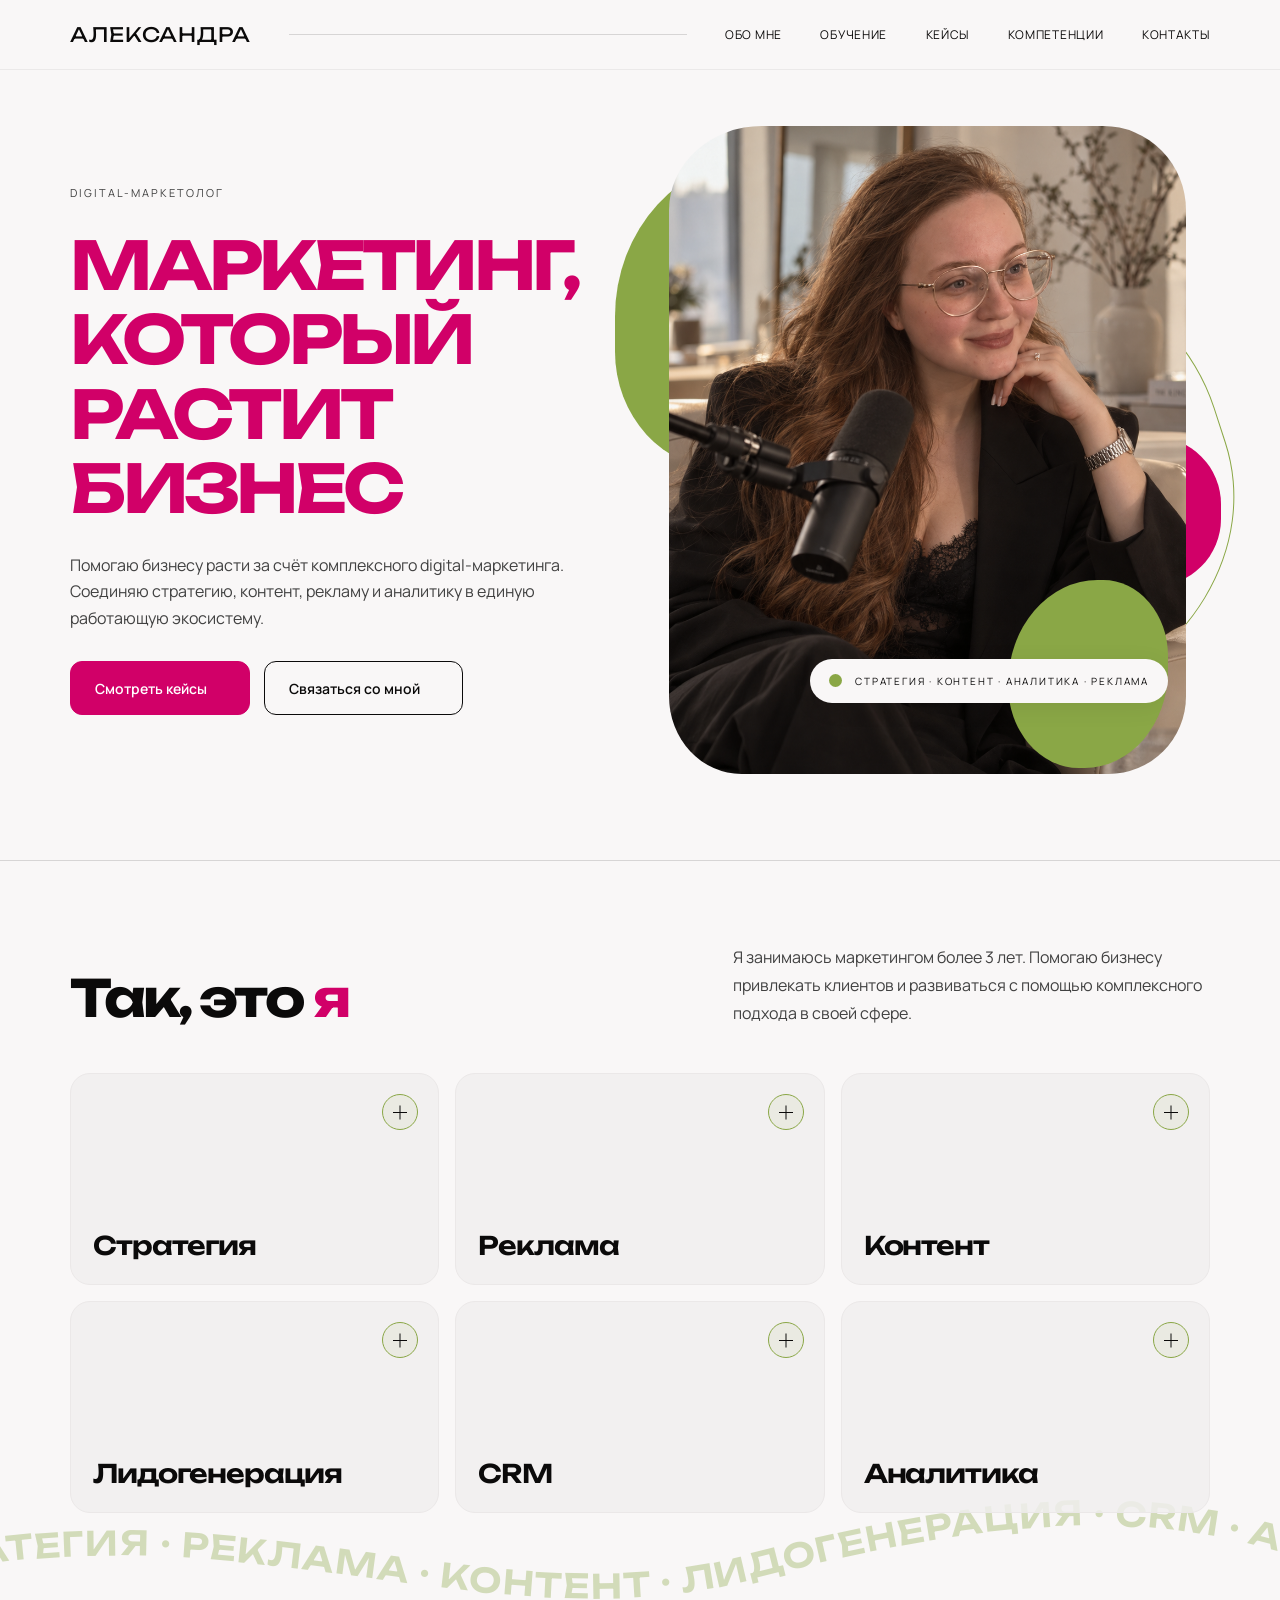
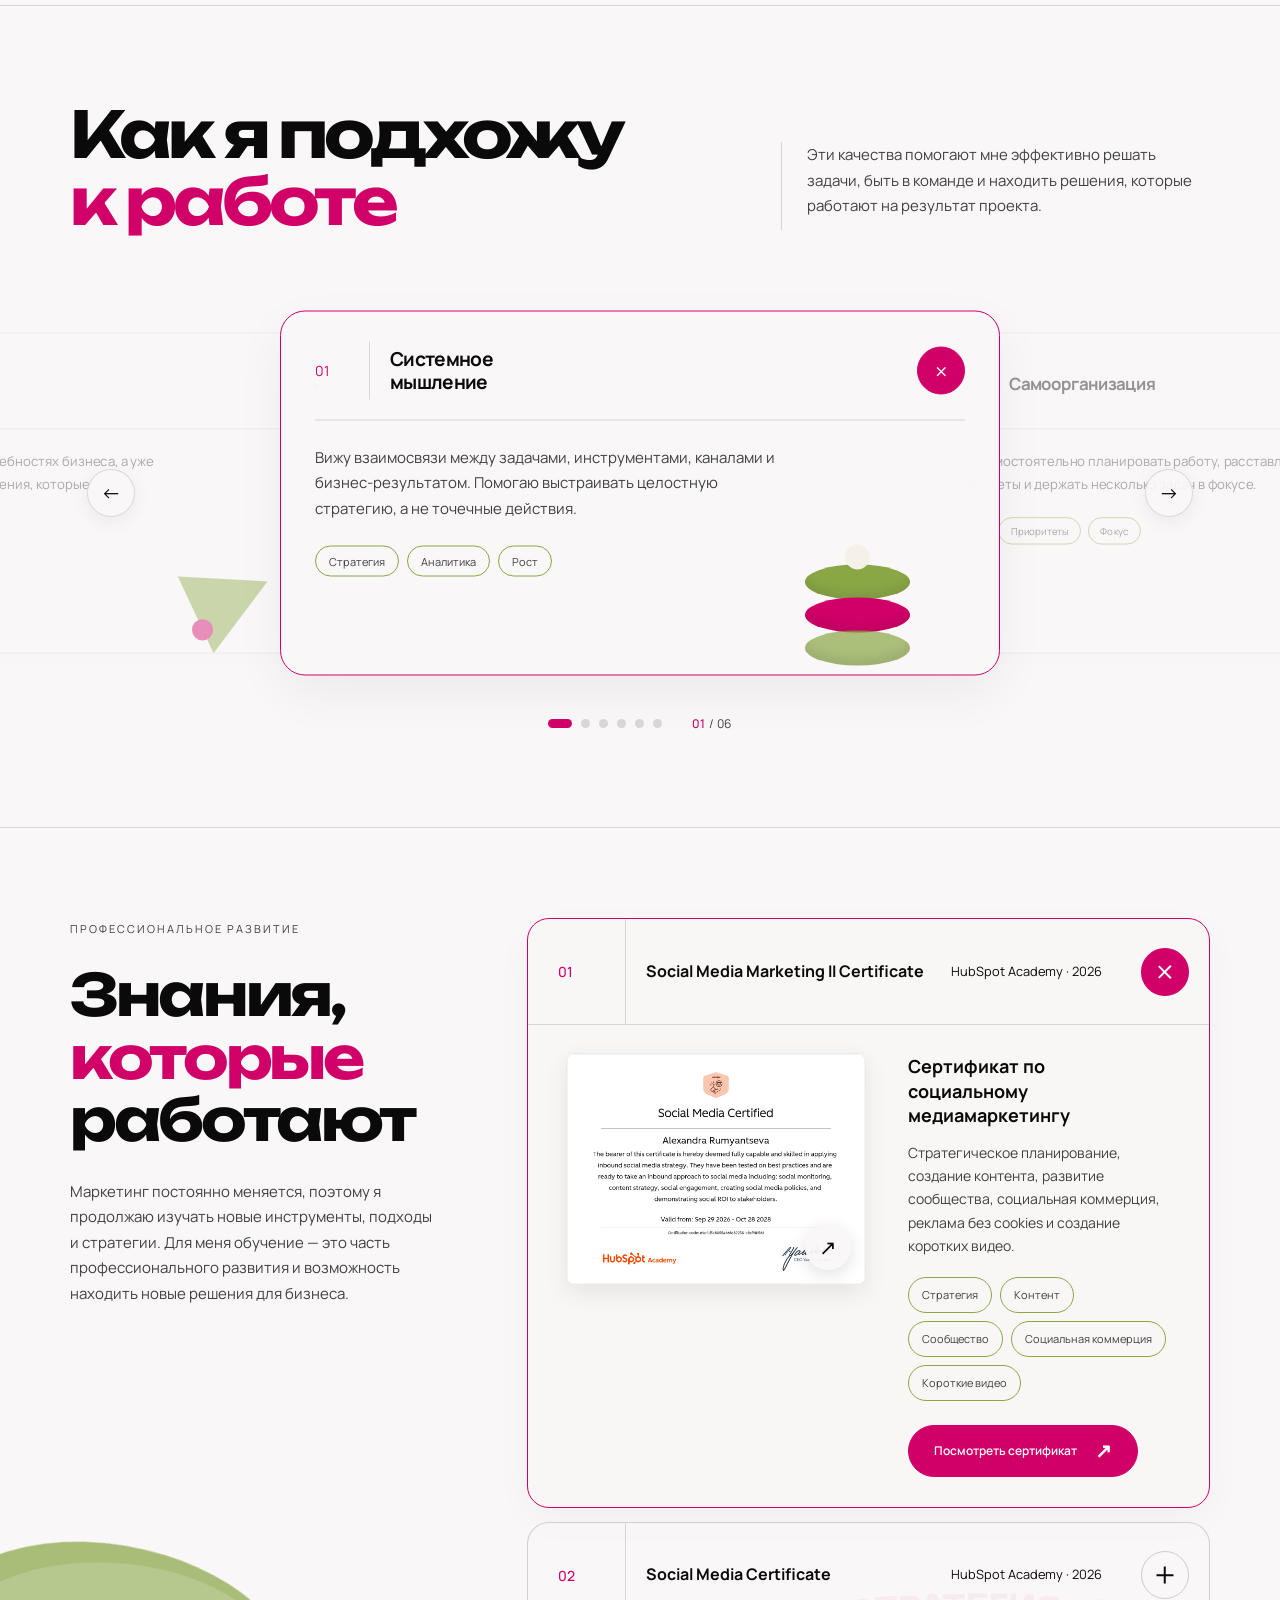
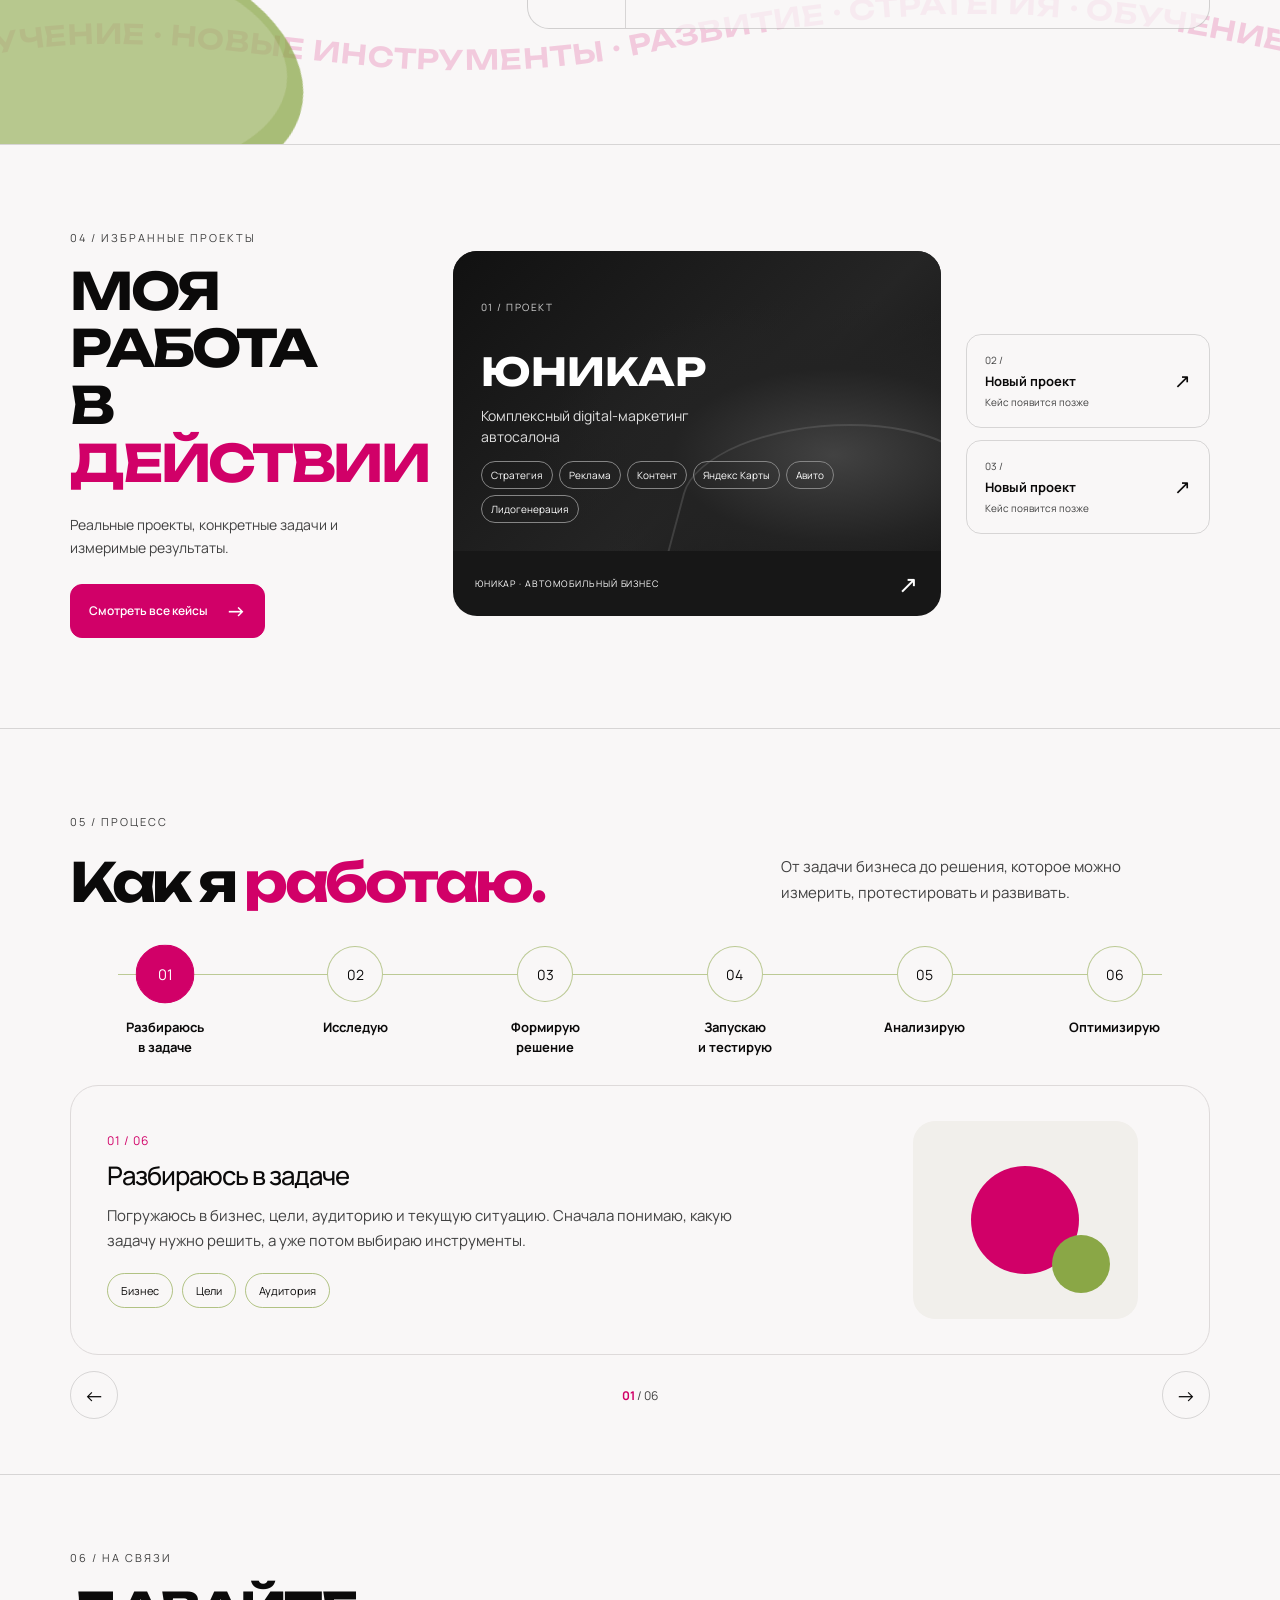
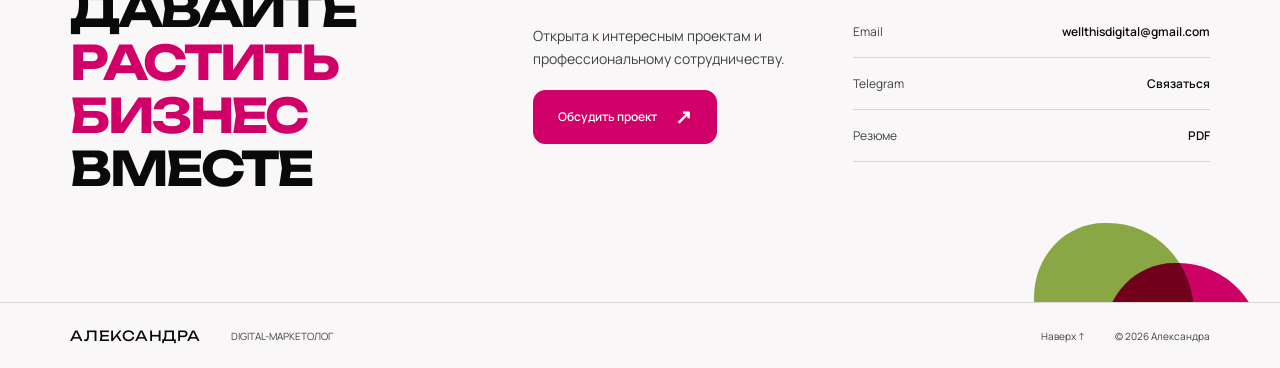
==== index.html @ 9bd603f2 "Remove section numbers from direction cards" ====
<!DOCTYPE html>
<html lang="ru">
<head>
  <meta charset="UTF-8">
  <meta name="viewport" content="width=device-width, initial-scale=1.0">
  <meta name="description" content="Портфолио Александры, digital-маркетолога. Комплексный интернет-маркетинг, реклама, контент-стратегия, CRM и аналитика.">
  <meta name="theme-color" content="#F9F7F7">
  <meta property="og:title" content="Александра — Digital-маркетолог">
  <meta property="og:description" content="Маркетинг, который растит бизнес">
  <meta property="og:type" content="website">
  <title>Александра — Digital-маркетолог | Маркетинг, который растит бизнес</title>
  <link rel="preconnect" href="https://fonts.googleapis.com">
  <link rel="preconnect" href="https://fonts.gstatic.com" crossorigin>
  <link href="https://fonts.googleapis.com/css2?family=Manrope:wght@400;500;600;700&family=Unbounded:wght@400;500;600;700&display=swap" rel="stylesheet">
  <link rel="stylesheet" href="styles.css">
</head>
<body>
  <header class="site-header">
    <a class="brand" href="#top" aria-label="Александра — на главную">АЛЕКСАНДРА</a>
    <span class="header-rule" aria-hidden="true"></span>
    <button class="menu-toggle" type="button" aria-label="Открыть меню" aria-expanded="false" aria-controls="main-nav">
      <span></span><span></span>
    </button>
    <nav class="main-nav" id="main-nav" aria-label="Основная навигация">
      <a href="#about">Обо мне</a>
      <a href="#approach">Обучение</a>
      <a href="#cases">Кейсы</a>
      <a href="#skills">Компетенции</a>
      <a href="#contacts">Контакты</a>
    </nav>
  </header>

  <main id="top">
    <section class="hero section-wrap" aria-labelledby="hero-title">
      <div class="hero-copy">
        <p class="eyebrow">DIGITAL-МАРКЕТОЛОГ</p>
        <h1 id="hero-title">МАРКЕТИНГ,<br>КОТОРЫЙ<br>РАСТИТ<br>БИЗНЕС</h1>
        <p class="hero-description">Помогаю бизнесу расти за счёт комплексного digital-маркетинга. Соединяю стратегию, контент, рекламу и аналитику в единую работающую экосистему.</p>
        <div class="hero-actions">
          <a class="button button-primary" href="#cases">Смотреть кейсы <span aria-hidden="true"></span></a>
          <a class="button button-secondary" href="#contacts">Связаться со мной <span aria-hidden="true"></span></a>
        </div>
      </div>

      <div class="hero-visual" aria-label="Портрет Александры">
        <div class="shape shape-olive shape-olive-top" aria-hidden="true"></div>
        <div class="shape shape-outline" aria-hidden="true"></div>
        <div class="shape shape-pink" aria-hidden="true"></div>
        <div class="shape shape-olive shape-olive-bottom" aria-hidden="true"></div>
        <div class="portrait-frame">
          <img src="assets/image/portrait.png" alt="Александра — digital-маркетолог" fetchpriority="high">
        </div>
        <div class="photo-label"><span class="label-dot"></span> СТРАТЕГИЯ · КОНТЕНТ · АНАЛИТИКА · РЕКЛАМА</div>
      </div>
    </section>

    <section class="section-wrap about-section" id="about" aria-labelledby="about-title">
      <div class="about-topline">
        <div class="section-heading">
         <h2 id="about-title">Так, это <span>я</span></h2>
        </div>
        <div class="about-lead">
          <p>Я занимаюсь маркетингом более 3 лет. Помогаю бизнесу привлекать клиентов и развиваться с помощью комплексного подхода в своей сфере.</p>
        </div>
      </div>

<!-- Бегущая строка на фоне карточек -->
<div class="directions-marquee" aria-hidden="true">
  <svg viewBox="0 0 1600 260" preserveAspectRatio="xMidYMid meet">
    <defs>
      <path
        id="marquee-curve"
        d="M -80 145 C 300 65, 620 235, 930 155 S 1450 55, 1680 145"
      />
    </defs>

    <text>
      <textPath href="#marquee-curve">
        СТРАТЕГИЯ · РЕКЛАМА · КОНТЕНТ · ЛИДОГЕНЕРАЦИЯ · CRM · АНАЛИТИКА ·
        СТРАТЕГИЯ · РЕКЛАМА · КОНТЕНТ · ЛИДОГЕНЕРАЦИЯ · CRM · АНАЛИТИКА ·
        СТРАТЕГИЯ · РЕКЛАМА · КОНТЕНТ · ЛИДОГЕНЕРАЦИЯ · CRM · АНАЛИТИКА ·

        <animate
          attributeName="startOffset"
          from="0%"
          to="-33.333%"
          dur="30s"
          repeatCount="indefinite"
        />
      </textPath>
    </text>
  </svg>
</div>
      
<div class="about-main">
<div class="directions-grid">

  <!-- 01. Стратегия -->
  <details class="direction-card">
    <summary class="direction-card-summary">
      <span class="direction-card-title">Стратегия</span>
      <span class="direction-card-plus"></span>
    </summary>

    <div class="direction-card-content">
      <p>
        Анализирую ваш бизнес, целевую аудиторию и конкурентную среду.
        Определяю цели продвижения, подбираю каналы коммуникации и
        формирую стратегию интернет-маркетинга с учётом задач бизнеса.
      </p>

      <div class="direction-tools">
        <h4 class="direction-tools-title">Инструменты и методы</h4>

        <div class="direction-tools-list">
          <span class="direction-tool">Яндекс Метрика</span>
          <span class="direction-tool">Яндекс Wordstat</span>
          <span class="direction-tool">Social Monitoring</span>
          <span class="direction-tool">Анализ конкурентов</span>
          <span class="direction-tool">Анализ целевой аудитории</span>
        </div>
      </div>
    </div>
  </details>


  <!-- 02. Реклама -->
  <details class="direction-card">
    <summary class="direction-card-summary">
      <span class="direction-card-title">Реклама</span>
      <span class="direction-card-plus"></span>
    </summary>

    <div class="direction-card-content">
      <p>
        Запускаю и оптимизирую рекламные кампании. Работаю с рекламными
        объявлениями, анализирую результаты и корректирую продвижение,
        чтобы привлекать целевую аудиторию и снижать стоимость
        привлечения клиентов.
      </p>

      <div class="direction-tools">
        <h4 class="direction-tools-title">Инструменты</h4>

        <div class="direction-tools-list">
          <span class="direction-tool">VK Реклама</span>
          <span class="direction-tool">Яндекс Директ</span>
          <span class="direction-tool">Яндекс Карты</span>
          <span class="direction-tool">Avito</span>
        </div>
      </div>
    </div>
  </details>


  <!-- 03. Контент -->
  <details class="direction-card">
    <summary class="direction-card-summary">
      <span class="direction-card-title">Контент</span>
      <span class="direction-card-plus"></span>
    </summary>

    <div class="direction-card-content">
      <p>
        Разрабатываю контент-стратегию и управляю процессом её реализации.
        Ставлю задачи SMM-специалистам, дизайнерам и другим коллегам, контролирую соответствие контента целям маркетинга
        и единой коммуникационной стратегии.
      </p>

      <div class="direction-tools">
        <h4 class="direction-tools-title">Инструменты</h4>

        <div class="direction-tools-list">
          <span class="direction-tool">Canva</span>
          <span class="direction-tool">CapCut</span>
          <span class="direction-tool">Telegram</span>
          <span class="direction-tool">VK</span>
          <span class="direction-tool">Instagram</span>
          <span class="direction-tool">AI (Claude, ChatGPT)</span>
          <span class="direction-tool">Premiere Pro</span>
        </div>
      </div>
    </div>
  </details>


  <!-- 04. Лидогенерация -->
  <details class="direction-card">
    <summary class="direction-card-summary">
      <span class="direction-card-title">Лидогенерация</span>
      <span class="direction-card-plus"></span>
    </summary>

    <div class="direction-card-content">
      <p>
        Настраиваю формы сбора заявок и чат-боты на различных площадках.
        Продумываю путь пользователя от первого контакта с брендом
        до обращения в компанию и помогаю выстраивать эффективную
        систему привлечения потенциальных клиентов.
      </p>

      <div class="direction-tools">
        <h4 class="direction-tools-title">Инструменты</h4>

        <div class="direction-tools-list">
          <span class="direction-tool">Salebot</span>
          <span class="direction-tool">Senler</span>
          <span class="direction-tool">VK Формы</span>
          <span class="direction-tool">Чат-боты</span>
          <span class="direction-tool">Формы сбора заявок</span>
        </div>
      </div>
    </div>
  </details>


  <!-- 05. CRM -->
  <details class="direction-card">
    <summary class="direction-card-summary">
      <span class="direction-card-title">CRM</span>
      <span class="direction-card-plus"></span>
    </summary>

    <div class="direction-card-content">
      <p>
        Разрабатываю структуру воронки продаж, продумываю этапы
        взаимодействия с клиентами и участвую во внедрении CRM-процессов.
        Помогаю систематизировать работу с заявками и выстраивать
        взаимодействие между маркетингом и продажами.
      </p>

      <div class="direction-tools">
        <h4 class="direction-tools-title">Инструменты</h4>

        <div class="direction-tools-list">
          <span class="direction-tool">CRM-системы</span>
          <span class="direction-tool">Воронка продаж</span>
          <span class="direction-tool">Автоматизация процессов</span>
          <span class="direction-tool">Битрикс24</span>
          <span class="direction-tool">Sboard</span>
          <span class="direction-tool">Teamly</span>
        </div>
      </div>
    </div>
  </details>


  <!-- 06. Аналитика -->
  <details class="direction-card">
    <summary class="direction-card-summary">
      <span class="direction-card-title">Аналитика</span>
      <span class="direction-card-plus"></span>
    </summary>

    <div class="direction-card-content">
      <p>
        Анализирую эффективность рекламных кампаний и маркетинговых
        активностей. Изучаю результаты продвижения, выявляю точки роста
        и определяю, какие изменения могут повысить эффективность маркетинга.
      </p>

      <div class="direction-tools">
        <h4 class="direction-tools-title">Инструменты</h4>

        <div class="direction-tools-list">
          <span class="direction-tool">Яндекс Метрика</span>
          <span class="direction-tool">VK Статистика</span>
          <span class="direction-tool">Яндекс Вебмастер</span>
          <span class="direction-tool">Notion</span>
          <span class="direction-tool">Google Таблицы</span>
          <span class="direction-tool">UTM-метки</span>
        </div>
      </div>
    </div>
  </details>

</div>

</div>

</div>
      </div>
    </section>
    <!-- =====================================================
     02. SOFT SKILLS
===================================================== -->

<section class="section-wrap soft-skills-section"
         id="soft-skills"
         aria-labelledby="soft-skills-title">

  <div class="soft-skills-heading">

    <div class="soft-skills-heading-main">

      <h2 id="soft-skills-title">
        Как я подхожу<br>
        <span>к работе</span>
      </h2>
    </div>

    <div class="soft-skills-intro">
      <span class="soft-skills-intro-line"></span>

      <p>
        Эти качества помогают мне эффективно решать задачи,
        быть в команде и находить решения,
        которые работают на результат проекта.
      </p>
    </div>

  </div>


  <div class="soft-carousel">

    <button
      class="soft-carousel-arrow soft-carousel-arrow-prev"
      type="button"
      aria-label="Предыдущий soft skill">
      <span>←</span>
    </button>


    <div class="soft-carousel-window">

      <div class="soft-carousel-track">


        <!-- 01 -->
        <article class="soft-skill-card is-active"
                 data-soft-index="0">

          <div class="soft-skill-top">
            <span class="soft-skill-number">01</span>

            <h3>
              Системное<br>
              мышление
            </h3>

            <span class="soft-skill-status">×</span>
          </div>

          <div class="soft-skill-divider"></div>

          <div class="soft-skill-body">

            <p>
              Вижу взаимосвязи между задачами, инструментами,
              каналами и бизнес-результатом. Помогаю выстраивать
              целостную стратегию, а не точечные действия.
            </p>

            <div class="soft-skill-tags">
              <span>Стратегия</span>
              <span>Аналитика</span>
              <span>Рост</span>
            </div>

            <div class="soft-skill-visual soft-visual-system"
                 aria-hidden="true">
              <i></i>
              <i></i>
              <i></i>
              <b></b>
            </div>

          </div>
        </article>


        <!-- 02 -->
        <article class="soft-skill-card"
                 data-soft-index="1">

          <div class="soft-skill-top">
            <span class="soft-skill-number">02</span>

            <h3>Самоорганизация</h3>

            <span class="soft-skill-status">+</span>
          </div>

          <div class="soft-skill-divider"></div>

          <div class="soft-skill-body">

            <p>
              Умею самостоятельно планировать работу,
              расставлять приоритеты и держать несколько
              задач в фокусе.
            </p>

            <div class="soft-skill-tags">
              <span>План</span>
              <span>Приоритеты</span>
              <span>Фокус</span>
            </div>

            <div class="soft-skill-visual soft-visual-plan"
                 aria-hidden="true">
              <i></i>
              <i></i>
              <b></b>
            </div>

          </div>
        </article>


        <!-- 03 -->
        <article class="soft-skill-card"
                 data-soft-index="2">

          <div class="soft-skill-top">
            <span class="soft-skill-number">03</span>

            <h3>Саморазвитие</h3>

            <span class="soft-skill-status">+</span>
          </div>

          <div class="soft-skill-divider"></div>

          <div class="soft-skill-body">

            <p>
              Постоянно изучаю новые инструменты, подходы
              и тренды, чтобы расширять свои профессиональные
              возможности.
            </p>

            <div class="soft-skill-tags">
              <span>Обучение</span>
              <span>Инструменты</span>
              <span>Развитие</span>
            </div>

            <div class="soft-skill-visual soft-visual-growth"
                 aria-hidden="true">
              <i></i>
              <i></i>
              <i></i>
            </div>

          </div>
        </article>


        <!-- 04 -->
        <article class="soft-skill-card"
                 data-soft-index="3">

          <div class="soft-skill-top">
            <span class="soft-skill-number">04</span>

            <h3>
              Умение объяснять<br>
              сложное простым языком
            </h3>

            <span class="soft-skill-status">+</span>
          </div>

          <div class="soft-skill-divider"></div>

          <div class="soft-skill-body">

            <p>
              Перевожу маркетинговые задачи и инструменты
              на понятный для бизнеса язык. Умею доносить
              идеи чётко и структурно.
            </p>

            <div class="soft-skill-tags">
              <span>Коммуникация</span>
              <span>Структура</span>
              <span>Понятность</span>
            </div>

            <div class="soft-skill-visual soft-visual-talk"
                 aria-hidden="true">
              <i></i>
              <b></b>
            </div>

          </div>
        </article>


        <!-- 05 -->
        <article class="soft-skill-card"
                 data-soft-index="4">

          <div class="soft-skill-top">
            <span class="soft-skill-number">05</span>

            <h3>
              Ответственность<br>
              за сроки
            </h3>

            <span class="soft-skill-status">+</span>
          </div>

          <div class="soft-skill-divider"></div>

          <div class="soft-skill-body">

            <p>
              Соблюдаю дедлайны и держу задачи под контролем
              от начала до завершения. Заранее оцениваю сроки
              и предупреждаю о возможных рисках.
            </p>

            <div class="soft-skill-tags">
              <span>Дедлайны</span>
              <span>Контроль</span>
              <span>Ответственность</span>
            </div>

            <div class="soft-skill-visual soft-visual-time"
                 aria-hidden="true">
              <i></i>
              <b></b>
            </div>

          </div>
        </article>


        <!-- 06 -->
        <article class="soft-skill-card"
                 data-soft-index="5">

          <div class="soft-skill-top">
            <span class="soft-skill-number">06</span>

            <h3>
              Ориентация<br>
              на задачи клиента
            </h3>

            <span class="soft-skill-status">+</span>
          </div>

          <div class="soft-skill-divider"></div>

          <div class="soft-skill-body">

            <p>
              Сначала разбираюсь в задаче и потребностях бизнеса,
              а уже потом подбираю инструменты и решения,
              которые действительно приносят результат.
            </p>

            <div class="soft-skill-tags">
              <span>Клиент</span>
              <span>Ценность</span>
              <span>Результат</span>
            </div>

            <div class="soft-skill-visual soft-visual-client"
                 aria-hidden="true">
              <i></i>
              <b></b>
            </div>

          </div>
        </article>

      </div>

    </div>


    <button
      class="soft-carousel-arrow soft-carousel-arrow-next"
      type="button"
      aria-label="Следующий soft skill">
      <span>→</span>
    </button>

  </div>


  <div class="soft-carousel-controls">

    <div class="soft-carousel-dots"
         aria-label="Навигация по soft skills">

      <button type="button" data-soft-dot="0" aria-label="Системное мышление"></button>
      <button type="button" data-soft-dot="1" aria-label="Самоорганизация"></button>
      <button type="button" data-soft-dot="2" aria-label="Саморазвитие"></button>
      <button type="button" data-soft-dot="3" aria-label="Умение объяснять сложное простым языком"></button>
      <button type="button" data-soft-dot="4" aria-label="Ответственность за сроки"></button>
      <button type="button" data-soft-dot="5" aria-label="Ориентация на задачи клиента"></button>

    </div>

    <span class="soft-carousel-counter">
      <b>01</b> / 06
    </span>

  </div>

</section>
    <section class="section-wrap learning-section" id="approach" aria-labelledby="learning-title">
      <div class="learning-copy">
        <p class="section-index">ПРОФЕССИОНАЛЬНОЕ РАЗВИТИЕ</p>
        <h2 id="learning-title">Знания,<br><span>которые</span><br>работают</h2>
        <p class="learning-description">Маркетинг постоянно меняется, поэтому я продолжаю изучать новые инструменты, подходы и стратегии. Для меня обучение — это часть профессионального развития и возможность находить новые решения для бизнеса.</p>
        <div class="learning-blob" aria-hidden="true"></div>
      </div>

      <div class="learning-certificates" aria-label="Сертификаты HubSpot Academy">
        <details class="certificate-card" open>
          <summary class="certificate-summary">
            <span class="certificate-number">01</span>
            <span class="certificate-name">Social Media Marketing II Certificate</span>
            <span class="certificate-meta">HubSpot Academy · 2026</span>
            <span class="certificate-toggle" aria-hidden="true"></span>
          </summary>
          <div class="certificate-content">
            <a class="certificate-preview" href="assets/certificates/certificate-social-media-marketing-ii.png" target="_blank" rel="noopener" aria-label="Открыть сертификат Social Media Marketing II в полном размере">
              <img src="assets/certificates/certificate-social-media-marketing-ii.png" alt="Сертификат Social Media Marketing II Certificate от HubSpot Academy" loading="lazy">
              <span class="certificate-zoom" aria-hidden="true">↗</span>
            </a>
            <div class="certificate-details">
              <h3>Сертификат по социальному медиамаркетингу</h3>
              <p>Стратегическое планирование, создание контента, развитие сообщества, социальная коммерция, реклама без cookies и создание коротких видео.</p>
              <div class="certificate-tags" aria-label="Темы курса">
                <span>Стратегия</span><span>Контент</span><span>Сообщество</span><span>Социальная коммерция</span><span>Короткие видео</span>
              </div>
              <a class="button button-primary certificate-button" href="assets/certificates/certificate-social-media-marketing-ii.png" target="_blank" rel="noopener">Посмотреть сертификат <span aria-hidden="true">↗</span></a>
            </div>
          </div>
        </details>

        <details class="certificate-card">
          <summary class="certificate-summary">
            <span class="certificate-number">02</span>
            <span class="certificate-name">Social Media Certificate</span>
            <span class="certificate-meta">HubSpot Academy · 2026</span>
            <span class="certificate-toggle" aria-hidden="true"></span>
          </summary>
          <div class="certificate-content">
            <a class="certificate-preview" href="assets/certificates/certificate-social-media.png" target="_blank" rel="noopener" aria-label="Открыть сертификат Social Media Certificate в полном размере">
              <img src="assets/certificates/certificate-social-media.png" alt="Сертификат Social Media Certificate от HubSpot Academy" loading="lazy">
              <span class="certificate-zoom" aria-hidden="true">↗</span>
            </a>
            <div class="certificate-details">
              <h3>Сертификат по социальным медиа</h3>
              <p>Социальный мониторинг, контент-стратегия, вовлечённость аудитории, создание правил коммуникации и оценка эффективности социальных сетей.</p>
              <div class="certificate-tags" aria-label="Темы курса">
                <span>Social monitoring</span><span>Контент-стратегия</span><span>Вовлечённость</span><span>Коммуникация</span><span>Social ROI</span>
              </div>
              <a class="button button-primary certificate-button" href="assets/certificates/certificate-social-media.png" target="_blank" rel="noopener">Посмотреть сертификат <span aria-hidden="true">↗</span></a>
            </div>
          </div>
        </details>
      </div>

      <div class="learning-marquee" aria-hidden="true">
        <svg viewBox="0 0 1600 230" preserveAspectRatio="none">
          <defs><path id="learning-marquee-curve" d="M 0 90 C 260 45, 470 165, 800 105 S 1300 45, 1600 115" /></defs>
          <text><textPath href="#learning-marquee-curve">ОБУЧЕНИЕ · НОВЫЕ ИНСТРУМЕНТЫ · РАЗВИТИЕ · СТРАТЕГИЯ · ОБУЧЕНИЕ · НОВЫЕ ИНСТРУМЕНТЫ · РАЗВИТИЕ · СТРАТЕГИЯ · <animate attributeName="startOffset" from="0%" to="-50%" dur="32s" repeatCount="indefinite" /></textPath></text>
        </svg>
      </div>
    </section>
    <section class="section-wrap cases-section" id="cases" aria-labelledby="cases-title">
      <div class="cases-intro">
        <p class="section-index">04 / ИЗБРАННЫЕ ПРОЕКТЫ</p>
        <h2 id="cases-title">МОЯ РАБОТА<br>В <span>ДЕЙСТВИИ</span></h2>
        <p>Реальные проекты, конкретные задачи и измеримые результаты.</p>
        <a class="button button-primary" href="#unic ar-case" onclick="return false">Смотреть все кейсы <span aria-hidden="true">→</span></a>
      </div>
      <article class="featured-case" id="unicar-case">
        <div class="case-visual">
          <div class="case-placeholder">
            <span class="case-number">01 / ПРОЕКТ</span>
            <div class="case-brand">ЮНИКАР</div>
            <p>Комплексный digital-маркетинг автосалона</p>
            <div class="case-tags"><span>Стратегия</span><span>Реклама</span><span>Контент</span><span>Яндекс Карты</span><span>Авито</span><span>Лидогенерация</span></div>
          </div>
        </div>
        <div class="case-footer"><span>ЮНИКАР · АВТОМОБИЛЬНЫЙ БИЗНЕС</span><a href="#contacts" aria-label="Обсудить кейс Юникар">↗</a></div>
      </article>
      <div class="case-teasers" aria-label="Другие проекты в подготовке">
        <div class="teaser-card"><span class="teaser-number">02 /</span><span class="teaser-title">Новый проект</span><span class="teaser-caption">Кейс появится позже</span><span class="teaser-arrow">↗</span></div>
        <div class="teaser-card"><span class="teaser-number">03 /</span><span class="teaser-title">Новый проект</span><span class="teaser-caption">Кейс появится позже</span><span class="teaser-arrow">↗</span></div>
      </div>
    </section>
<!-- =====================================================
     05. КАК Я РАБОТАЮ
===================================================== -->

<section class="section-wrap work-process-section"
         id="process"
         aria-labelledby="process-title">

  <!-- Заголовок -->

  <div class="work-process-heading">

    <div class="work-process-title">

      <p class="section-index">05 / ПРОЦЕСС</p>

      <h2 id="process-title">
        Как я <span>работаю.</span>
      </h2>

    </div>

    <div class="work-process-intro">
      <p>
        От задачи бизнеса до решения, которое
        можно измерить, протестировать и
        развивать.
      </p>
    </div>

  </div>


  <!-- =================================================
       ШАГИ ПРОЦЕССА
  ================================================== -->

  <div class="work-process-steps">

    <!-- 01 -->

    <button class="work-process-step is-active"
            type="button"
            data-process-step="0">

      <span class="work-process-number">01</span>

      <span class="work-process-step-title">
        Разбираюсь<br>
        в задаче
      </span>

    </button>


    <!-- 02 -->

    <button class="work-process-step"
            type="button"
            data-process-step="1">

      <span class="work-process-number">02</span>

      <span class="work-process-step-title">
        Исследую
      </span>

    </button>


    <!-- 03 -->

    <button class="work-process-step"
            type="button"
            data-process-step="2">

      <span class="work-process-number">03</span>

      <span class="work-process-step-title">
        Формирую<br>
        решение
      </span>

    </button>


    <!-- 04 -->

    <button class="work-process-step"
            type="button"
            data-process-step="3">

      <span class="work-process-number">04</span>

      <span class="work-process-step-title">
        Запускаю<br>
        и тестирую
      </span>

    </button>


    <!-- 05 -->

    <button class="work-process-step"
            type="button"
            data-process-step="4">

      <span class="work-process-number">05</span>

      <span class="work-process-step-title">
        Анализирую
      </span>

    </button>


    <!-- 06 -->

    <button class="work-process-step"
            type="button"
            data-process-step="5">

      <span class="work-process-number">06</span>

      <span class="work-process-step-title">
        Оптимизирую
      </span>

    </button>

  </div>


  <!-- =================================================
       АКТИВНЫЙ ЭТАП
  ================================================== -->

  <div class="work-process-content">

    <!-- 01 -->

    <article class="work-process-panel is-active"
             data-process-panel="0">

      <div class="work-process-panel-text">

        <span class="work-process-counter">
          01 / 06
        </span>

        <h3>
          Разбираюсь в задаче
        </h3>

        <p>
          Погружаюсь в бизнес, цели, аудиторию и текущую
          ситуацию. Сначала понимаю, какую задачу нужно
          решить, а уже потом выбираю инструменты.
        </p>

        <div class="work-process-tags">
          <span>Бизнес</span>
          <span>Цели</span>
          <span>Аудитория</span>
        </div>

      </div>

      <div class="work-process-visual"
           aria-hidden="true">
        <span class="work-shape-pink"></span>
        <span class="work-shape-olive"></span>
      </div>

    </article>


    <!-- 02 -->

    <article class="work-process-panel"
             data-process-panel="1">

      <div class="work-process-panel-text">

        <span class="work-process-counter">
          02 / 06
        </span>

        <h3>
          Исследую
        </h3>

        <p>
          Изучаю аудиторию, конкурентов, текущие каналы
          продвижения и данные. Ищу точки роста и
          определяю, что уже работает, а что требует изменений.
        </p>

        <div class="work-process-tags">
          <span>Аудит</span>
          <span>Анализ</span>
          <span>Точки роста</span>
        </div>

      </div>

      <div class="work-process-visual"
           aria-hidden="true">
        <span class="work-shape-pink"></span>
        <span class="work-shape-olive"></span>
      </div>

    </article>


    <!-- 03 -->

    <article class="work-process-panel"
             data-process-panel="2">

      <div class="work-process-panel-text">

        <span class="work-process-counter">
          03 / 06
        </span>

        <h3>
          Формирую решение
        </h3>

        <p>
          Предлагаю стратегию, подбираю инструменты
          и составляю понятный план действий
          с приоритетами.
        </p>

        <div class="work-process-tags">
          <span>Стратегия</span>
          <span>Инструменты</span>
          <span>План</span>
        </div>

      </div>

      <div class="work-process-visual"
           aria-hidden="true">
        <span class="work-shape-pink"></span>
        <span class="work-shape-olive"></span>
      </div>

    </article>


    <!-- 04 -->

    <article class="work-process-panel"
             data-process-panel="3">

      <div class="work-process-panel-text">

        <span class="work-process-counter">
          04 / 06
        </span>

        <h3>
          Запускаю и тестирую
        </h3>

        <p>
          Реализую решение, настраиваю инструменты,
          тестирую гипотезы и корректирую то,
          что не работает.
        </p>

        <div class="work-process-tags">
          <span>Запуск</span>
          <span>Гипотезы</span>
          <span>Тесты</span>
        </div>

      </div>

      <div class="work-process-visual"
           aria-hidden="true">
        <span class="work-shape-pink"></span>
        <span class="work-shape-olive"></span>
      </div>

    </article>


    <!-- 05 -->

    <article class="work-process-panel"
             data-process-panel="4">

      <div class="work-process-panel-text">

        <span class="work-process-counter">
          05 / 06
        </span>

        <h3>
          Анализирую результат
        </h3>

        <p>
          Оцениваю эффективность по ключевым метрикам
          и смотрю не только на цифры, но и на поведение
          аудитории.
        </p>

        <div class="work-process-tags">
          <span>Метрики</span>
          <span>Аналитика</span>
          <span>Эффективность</span>
        </div>

      </div>

      <div class="work-process-visual"
           aria-hidden="true">
        <span class="work-shape-pink"></span>
        <span class="work-shape-olive"></span>
      </div>

    </article>


    <!-- 06 -->

    <article class="work-process-panel"
             data-process-panel="5">

      <div class="work-process-panel-text">

        <span class="work-process-counter">
          06 / 06
        </span>

        <h3>
          Оптимизирую и развиваю
        </h3>

        <p>
          Масштабирую успешные решения, внедряю новые
          инструменты и продолжаю искать точки роста.
        </p>

        <div class="work-process-tags">
          <span>Оптимизация</span>
          <span>Рост</span>
          <span>Развитие</span>
        </div>

      </div>

      <div class="work-process-visual"
           aria-hidden="true">
        <span class="work-shape-pink"></span>
        <span class="work-shape-olive"></span>
      </div>

    </article>

  </div>


  <!-- =================================================
       НАВИГАЦИЯ
  ================================================== -->

  <div class="work-process-controls">

    <button class="work-process-arrow work-process-arrow-prev"
            type="button"
            aria-label="Предыдущий этап">
      <span>←</span>
    </button>

    <span class="work-process-current">
      <b>01</b> / 06
    </span>

    <button class="work-process-arrow work-process-arrow-next"
            type="button"
            aria-label="Следующий этап">
      <span>→</span>
    </button>

  </div>

</section>
    <section class="section-wrap contacts-section" id="contacts" aria-labelledby="contacts-title">
      <div class="contacts-heading">
        <p class="section-index">06 / НА СВЯЗИ</p>
        <h2 id="contacts-title">ДАВАЙТЕ<br><span>РАСТИТЬ БИЗНЕС</span><br>ВМЕСТЕ</h2>
      </div>
      <div class="contacts-copy">
        <p>Открыта к интересным проектам и профессиональному сотрудничеству.</p>
        <a class="button button-primary" href="mailto:hello@example.com">Обсудить проект <span aria-hidden="true">↗</span></a>
      </div>
      <div class="contact-links">
        <a href="mailto:wellthisdigital@gmail.com"><span>Email</span><b>wellthisdigital@gmail.com</b></a>
        <a href="https://t.me/goldretriver" target="_blank" rel="noreferrer"><span>Telegram</span><b>Связаться</b></a>
        <a href="#" aria-label="Добавить ссылку на резюме"><span>Резюме</span><b>PDF</b></a>
      </div>
      <div class="contact-decoration" aria-hidden="true"><span></span><i></i></div>
    </section>
  </main>

  <footer class="site-footer">
    <a class="brand" href="#top">АЛЕКСАНДРА</a>
    <span>DIGITAL-МАРКЕТОЛОГ</span>
    <a href="#top">Наверх ↑</a>
    <small>© <span id="year"></span> Александра</small>
  </footer>
  <script src="script.js"></script>
</body>
</html>
---- styles.css ----
@import url('https://fonts.googleapis.com/css2?family=Manrope:wght@400;500;600;700&family=Unbounded:wght@400;500;600;700&display=swap');

:root {
  --cream: #F9F7F7;
  --black: #0B0A0A;
  --graphite: #414141;
  --olive: #8AA746;
  --pink: #D10068;
  --line: rgba(11, 10, 10, .14);
  --font-heading: "Unbounded", sans-serif;
  --font-body: "Manrope", sans-serif;
  --page-gutter: clamp(22px, 5.5vw, 96px);
}

* { box-sizing: border-box; }
html { scroll-behavior: smooth; scroll-padding-top: 90px; }
body { margin: 0; background: var(--cream); color: var(--black); font-family: var(--font-body); }
a { color: inherit; text-decoration: none; }
button { font: inherit; }
img { display: block; max-width: 100%; }
.section-wrap { padding-inline: var(--page-gutter); position: relative; }
.site-header {
  position: sticky; top: 0; z-index: 50; display: flex; align-items: center; gap: clamp(18px, 3vw, 54px);
  padding: 22px var(--page-gutter); background: rgba(249,247,247,.92); backdrop-filter: blur(14px);
  border-bottom: 1px solid rgba(11,10,10,.06);
}
.brand { font-family: var(--font-heading); font-size: clamp(15px, 1.55vw, 24px); letter-spacing: .04em; white-space: nowrap; }
.header-rule { height: 1px; flex: 1; background: var(--line); }
.main-nav { display: flex; align-items: center; gap: clamp(18px, 3vw, 48px); }
.main-nav a { font-size: 12px; text-transform: uppercase; letter-spacing: .06em; transition: color .2s ease; }
.main-nav a:hover { color: var(--pink); }
.menu-toggle { display: none; }
.hero { min-height: min(790px, calc(100svh - 75px)); display: grid; grid-template-columns: minmax(0, .92fr) minmax(420px, 1.08fr); align-items: center; gap: 3vw; padding-top: 20px; padding-bottom: 50px; overflow: hidden; }
.hero-copy { position: relative; z-index: 3; padding-block: 28px; }
.eyebrow, .section-index { font-size: 11px; letter-spacing: .18em; text-transform: uppercase; color: var(--graphite); }
.eyebrow { margin: 0 0 28px; }
h1, h2, h3, p { margin-top: 0; }
.hero h1 { margin: 0 0 26px; color: var(--pink); font: 700 clamp(38px, 5.2vw, 82px)/1.12 var(--font-heading); letter-spacing: -.055em; }
.hero-description { max-width: 550px; color: var(--graphite); font-size: clamp(15px, 1.25vw, 19px); line-height: 1.65; margin-bottom: 30px; }
.hero-actions { display: flex; flex-wrap: wrap; gap: 14px; }
.button { min-height: 54px; padding: 0 24px; display: inline-flex; align-items: center; justify-content: center; gap: 18px; border-radius: 12px; font-size: 14px; font-weight: 600; transition: transform .2s ease, background .2s ease, color .2s ease; }
.button:hover { transform: translateY(-2px); }
.button span { font-size: 20px; line-height: 1; }
.button-primary { background: var(--pink); color: white; border: 1px solid var(--pink); }
.button-primary:hover { background: #b9005b; }
.button-secondary { border: 1px solid var(--black); background: transparent; }
.button-secondary:hover { background: var(--black); color: white; }
.hero-tags { margin: 30px 0 0; font-size: 10px; letter-spacing: .17em; color: var(--graphite); }
.hero-tags i { color: var(--pink); font-style: normal; padding: 0 7px; }
.hero-visual { position: relative; min-height: 610px; height: min(72vh, 720px); display: flex; align-items: center; justify-content: center; }
.portrait-frame { position: absolute; z-index: 2; inset: 0 4% 0 9%; overflow: hidden; border-radius: 18% 16% 15% 14% / 13% 13% 12% 12%; }
.portrait-frame img { width: 100%; height: 100%; object-fit: cover; object-position: 51% 35%; }
.shape { position: absolute; pointer-events: none; }
.shape-olive { background: var(--olive); }
.shape-olive-top { z-index: 1; width: 48%; height: 48%; top: 5%; left: 0; border-radius: 54% 46% 60% 40%; }
.shape-outline { z-index: 0; width: 92%; height: 73%; right: -3%; bottom: 7%; border: 1px solid var(--olive); border-radius: 48% 52% 44% 56%; transform: rotate(-18deg); }
.shape-pink { z-index: 1; width: 25%; height: 23%; right: -2%; top: 48%; background: var(--pink); border-radius: 0 45% 45% 0; }
.shape-olive-bottom { z-index: 3; width: 27%; height: 29%; right: 7%; bottom: 1%; border-radius: 58% 42% 54% 46%; }
.photo-label { position: absolute; z-index: 4; right: 7%; bottom: 11%; display: flex; align-items: center; gap: 13px; padding: 15px 19px; border-radius: 999px; background: var(--cream); box-shadow: 0 5px 25px #0b0a0a12; font-size: 10px; letter-spacing: .18em; white-space: nowrap; }
.label-dot { width: 13px; height: 13px; background: var(--olive); border-radius: 50%; }
.handwritten-note { font-family: cursive; font-style: italic; font-size: clamp(17px, 1.5vw, 24px); line-height: 1.35; color: var(--graphite); transform: rotate(-8deg); }
.note-top { position: absolute; z-index: 4; top: 2%; right: -1%; }
.scroll-cue { position: absolute; bottom: 24px; right: var(--page-gutter); width: 44px; height: 44px; border: 1px solid var(--line); border-radius: 50%; display: grid; place-items: center; font-size: 23px; }

.about-section { padding-top: 82px; padding-bottom: 92px; border-top: 1px solid var(--line); }
.about-topline { display: grid; grid-template-columns: 1fr .85fr; gap: clamp(35px, 8vw, 140px); align-items: end; margin-bottom: 46px; }
.section-heading { position: relative; }
.section-index { margin-bottom: 18px; }
.section-heading h2, .cases-intro h2, .skills-section h2, .contacts-section h2 { font: 700 clamp(32px, 4vw, 60px)/1.12 var(--font-heading); letter-spacing: -.055em; margin-bottom: 22px; }
h2 span { color: var(--pink); }
.about-section .section-heading h2 { margin: 0; }
.about-lead { max-width: 660px; justify-self: end; color: var(--graphite); font-size: clamp(16px, 1.25vw, 19px); line-height: 1.75; }
.about-lead p { margin: 0; }
.about-main { display: grid; grid-template-columns: minmax(260px, .8fr) minmax(0, 1.2fr); gap: clamp(28px, 5vw, 78px); align-items: stretch; }
.about-photo { position: relative; min-height: 360px; max-height: 520px; }
.about-photo img { position: relative; z-index: 1; width: 100%; height: 100%; min-height: 360px; max-height: 520px; object-fit: cover; object-position: 50% 30%; border-radius: 25% 9% 7% 18%; }
.about-photo-shape { position: absolute; z-index: 0; left: -8%; top: 18%; width: 52%; height: 68%; border-radius: 48% 52% 57% 43%; background: var(--olive); }
.about-photo-caption { position: absolute; z-index: 2; left: 7%; bottom: 20px; display: inline-flex; gap: 10px; align-items: center; padding: 13px 16px; background: var(--cream); border-radius: 99px; font-size: 9px; letter-spacing: .13em; box-shadow: 0 5px 24px #0b0a0a12; }
.about-photo-caption i { color: var(--pink); font-style: normal; }
.about-details { display: grid; grid-template-columns: 1fr 1fr; gap: 15px; align-content: center; }
.mini-panel { background: #f1efef; border: 1px solid #ebe8e8; border-radius: 20px; padding: clamp(18px, 2vw, 27px); }
.panel-title { font-size: 14px; font-weight: 700; margin-bottom: 20px; }
.tag-list { display: flex; flex-wrap: wrap; gap: 9px; }
.tag-list span { border: 1px solid #d8d5d5; border-radius: 99px; padding: 9px 12px; font-size: 12px; transition: color .2s ease, background .2s ease, border-color .2s ease, transform .2s ease; }
.tag-list span:hover { color: white; background: var(--pink); border-color: var(--pink); transform: translateY(-2px); }
.value-list { display: grid; gap: 15px; font-size: 12px; }
.value-item { display: flex; gap: 11px; align-items: flex-start; line-height: 1.5; }
.value-list b { flex: 0 0 18px; color: var(--pink); font-size: 15px; }
.about-work { display: grid; grid-template-columns: .72fr 1.28fr; gap: clamp(30px, 7vw, 110px); padding-top: 85px; margin-top: 72px; border-top: 1px solid var(--line); }
.about-work-heading h3 { font: 600 clamp(26px, 3vw, 42px)/1.2 var(--font-heading); letter-spacing: -.04em; margin: 0 0 17px; }
.about-work-heading h3 span { color: var(--pink); }
.about-work-heading > p:last-child { max-width: 330px; color: var(--graphite); font-size: 14px; line-height: 1.7; }
.about-accordion { border-top: 1px solid var(--line); }
.about-accordion-item { border-bottom: 1px solid var(--line); }
.about-accordion-item summary { display: grid; grid-template-columns: 42px minmax(160px, 1fr) minmax(140px, .9fr) 24px; align-items: center; gap: 15px; padding: 21px 0; cursor: pointer; list-style: none; }
.about-accordion-item summary::-webkit-details-marker { display: none; }
.accordion-number { color: var(--pink); font-size: 11px; letter-spacing: .08em; }
.accordion-title { font-size: 15px; font-weight: 700; }
.accordion-short { color: var(--graphite); font-size: 11px; }
.accordion-plus { width: 22px; height: 22px; border: 1px solid #cfcaca; border-radius: 50%; position: relative; transition: transform .25s ease, background .25s ease; }
.accordion-plus::before, .accordion-plus::after { content: ""; position: absolute; width: 8px; height: 1px; background: var(--black); left: 6px; top: 10px; }
.accordion-plus::after { transform: rotate(90deg); }
.about-accordion-item[open] .accordion-plus { background: var(--pink); border-color: var(--pink); transform: rotate(45deg); }
.about-accordion-item[open] .accordion-plus::before, .about-accordion-item[open] .accordion-plus::after { background: white; }
.accordion-content { padding: 0 40px 22px 57px; color: var(--graphite); font-size: 13px; line-height: 1.7; animation: accordion-in .25s ease both; }
.accordion-content p { max-width: 650px; margin: 0; }
@keyframes accordion-in { from { opacity: 0; transform: translateY(-6px); } to { opacity: 1; transform: translateY(0); } }

.approach-section { display: grid; grid-template-columns: .8fr 1.3fr; gap: 40px; align-items: center; padding-top: 90px; padding-bottom: 100px; border-top: 1px solid var(--line); overflow: hidden; }
.section-intro { max-width: 390px; color: var(--graphite); font-size: 14px; line-height: 1.65; }
.approach-diagram { min-height: 390px; display: grid; grid-template-columns: 1fr 1fr; grid-template-rows: 1fr 1fr; gap: 35px 70px; align-items: center; position: relative; }
.approach-card { z-index: 2; background: var(--cream); border: 1px solid #dedada; border-radius: 20px; padding: 24px; min-height: 140px; }
.approach-card > span { color: var(--pink); font-weight: 700; font-size: 14px; }
.approach-card h3 { font: 600 17px var(--font-heading); margin: 10px 0; }
.approach-card p { color: var(--graphite); font-size: 12px; line-height: 1.55; margin: 0; }
.result-pill { position: absolute; z-index: 3; left: 50%; top: 50%; transform: translate(-50%,-50%); display: grid; place-items: center; text-align: center; width: 155px; height: 88px; border-radius: 999px; background: var(--pink); color: white; font: 600 14px/1.3 var(--font-heading); box-shadow: 0 0 0 10px var(--cream); }
.diagram-lines { position: absolute; z-index: 1; inset: 0; width: 100%; height: 100%; fill: none; stroke: var(--olive); stroke-width: 1.5; }
.approach-note { position: absolute; right: var(--page-gutter); bottom: 15px; }

.process-section { padding-top: 85px; padding-bottom: 85px; border-top: 1px solid var(--line); }
.process-section .section-heading { max-width: 580px; }
.process-grid { display: grid; grid-template-columns: repeat(4, 1fr); gap: 25px; margin-top: 45px; }
.process-step { position: relative; padding: 0 15px 10px 0; }
.process-step:not(:last-child)::after { content: "⟶"; position: absolute; top: 10px; right: 0; color: #9b9898; font-size: 23px; }
.step-number { display: block; color: var(--pink); font: 400 32px var(--font-heading); margin-bottom: 14px; }
.step-icon { display: grid; place-items: center; width: 45px; height: 45px; border: 1px solid #d8d5d5; border-radius: 12px; color: var(--olive); font-size: 25px; margin-bottom: 18px; }
.process-step h3 { font-size: 15px; margin-bottom: 9px; }
.process-step p { max-width: 230px; color: var(--graphite); font-size: 12px; line-height: 1.6; }
.process-quote { border-top: 1px solid var(--line); padding-top: 24px; margin: 25px 0 0; font: 500 clamp(16px, 1.7vw, 23px)/1.5 var(--font-heading); max-width: 900px; }

.cases-section { display: grid; grid-template-columns: .8fr 1.4fr .7fr; gap: 25px; align-items: center; padding-top: 85px; padding-bottom: 90px; border-top: 1px solid var(--line); }
.cases-intro > p:not(.section-index) { color: var(--graphite); font-size: 14px; line-height: 1.6; max-width: 300px; margin-bottom: 25px; }
.cases-intro .button { font-size: 12px; padding-inline: 18px; }
.featured-case { min-width: 0; overflow: hidden; border-radius: 24px; background: #171717; color: white; }
.case-visual { min-height: 300px; padding: 28px; display: flex; align-items: flex-end; background: radial-gradient(ellipse at 78% 68%, #424242 0, #232323 30%, transparent 55%), linear-gradient(135deg, #111 0%, #252525 60%, #101010 100%); position: relative; overflow: hidden; }
.case-visual::after { content: ""; position: absolute; width: 60%; height: 45%; right: -8%; bottom: -4%; border: 2px solid #777; border-radius: 50% 50% 8% 8%; opacity: .35; transform: skew(-15deg); }
.case-placeholder { position: relative; z-index: 1; max-width: 90%; }
.case-number { font-size: 10px; letter-spacing: .15em; color: #d2d2d2; }
.case-brand { font: 700 clamp(30px, 3vw, 48px) var(--font-heading); margin: 32px 0 10px; }
.case-placeholder p { max-width: 270px; font-size: 14px; line-height: 1.5; color: #e0e0e0; }
.case-tags { display: flex; flex-wrap: wrap; gap: 6px; }
.case-tags span { border: 1px solid #858585; border-radius: 99px; padding: 6px 9px; font-size: 10px; }
.case-footer { display: flex; justify-content: space-between; align-items: center; padding: 16px 22px; font-size: 9px; letter-spacing: .1em; }
.case-footer a { font-size: 24px; }
.case-teasers { display: grid; gap: 12px; }
.teaser-card { display: grid; grid-template-columns: 1fr auto; gap: 5px 10px; align-items: center; padding: 18px; border: 1px solid var(--line); border-radius: 15px; }
.teaser-number, .teaser-caption { color: var(--graphite); font-size: 10px; }
.teaser-title { font-weight: 700; font-size: 13px; }
.teaser-caption { grid-column: 1; }
.teaser-arrow { grid-column: 2; grid-row: 1 / 4; font-size: 20px; }

.skills-section { padding-top: 85px; padding-bottom: 100px; border-top: 1px solid var(--line); }
.skills-section h2 { margin-bottom: 35px; }
.skills-grid { display: grid; grid-template-columns: repeat(6, 1fr); gap: 12px; }
.skill-card { border: 1px solid #e3dfdf; border-radius: 17px; padding: 20px 16px; min-height: 185px; background: rgba(255,255,255,.2); }
.skill-icon { display: block; color: var(--olive); font-size: 28px; margin-bottom: 20px; }
.skill-card h3 { font-size: 14px; margin-bottom: 10px; }
.skill-card p { color: var(--graphite); font-size: 11px; line-height: 1.6; margin: 0; }

.contacts-section { display: grid; grid-template-columns: 1.2fr .8fr 1fr; gap: 35px; align-items: center; padding-top: 75px; padding-bottom: 85px; border-top: 1px solid var(--line); overflow: hidden; }
.contacts-section h2 { font-size: clamp(30px, 3.7vw, 54px); }
.contacts-copy { color: var(--graphite); font-size: 14px; line-height: 1.65; }
.contacts-copy p { margin-bottom: 20px; }
.contacts-copy .button { font-size: 12px; }
.contact-links { display: grid; gap: 0; position: relative; z-index: 2; }
.contact-links a { display: flex; justify-content: space-between; gap: 15px; padding: 17px 0; border-bottom: 1px solid var(--line); font-size: 12px; }
.contact-links a span { color: var(--graphite); }
.contact-links a b { font-weight: 600; }
.contact-decoration { position: absolute; right: 2%; bottom: -40%; width: 220px; height: 250px; }
.contact-decoration span, .contact-decoration i { position: absolute; display: block; width: 160px; height: 170px; border-radius: 45% 55% 48% 52%; background: var(--olive); }
.contact-decoration i { background: var(--pink); left: 70px; top: 40px; mix-blend-mode: multiply; }

.site-footer { display: flex; align-items: center; gap: 30px; padding: 24px var(--page-gutter); border-top: 1px solid var(--line); font-size: 10px; color: var(--graphite); }
.site-footer .brand { color: var(--black); font-size: 14px; }
.site-footer > a:nth-last-child(2) { margin-left: auto; }
.site-footer small { font-size: 10px; }

@media (max-width: 1100px) {
  .main-nav { gap: 17px; }
  .main-nav a { font-size: 10px; }
  .hero { grid-template-columns: .95fr 1fr; }
  .hero-visual { min-height: 520px; }
  .about-details { grid-template-columns: 1fr; }
  .about-work { grid-template-columns: .65fr 1.35fr; gap: 35px; }
  .cases-section { grid-template-columns: .75fr 1.25fr; }
  .case-teasers { grid-column: 2; grid-template-columns: 1fr 1fr; }
  .skills-grid { grid-template-columns: repeat(3, 1fr); }
}
@media (max-width: 760px) {
  :root { --page-gutter: 22px; }
  .site-header { padding-block: 17px; gap: 15px; }
  .header-rule { display: none; }
  .menu-toggle { display: flex; flex-direction: column; justify-content: center; gap: 6px; width: 42px; height: 42px; margin-left: auto; border: 1px solid var(--line); border-radius: 50%; background: transparent; }
  .menu-toggle span { display: block; width: 17px; height: 1px; background: var(--black); margin-inline: auto; }
  .main-nav { display: none; position: absolute; top: 100%; left: 0; right: 0; padding: 15px var(--page-gutter) 22px; background: var(--cream); border-bottom: 1px solid var(--line); flex-direction: column; align-items: stretch; gap: 0; }
  .main-nav.is-open { display: flex; }
  .main-nav a { padding: 13px 0; font-size: 12px; border-bottom: 1px solid var(--line); }
  .hero { display: flex; flex-direction: column; align-items: stretch; min-height: auto; padding-top: 40px; padding-bottom: 65px; gap: 12px; }
  .hero-copy { padding: 0; }
  .eyebrow { margin-bottom: 18px; }
  .hero h1 { font-size: clamp(38px, 10vw, 66px); margin-bottom: 20px; }
  .hero-description { font-size: 14px; max-width: 540px; }
  .hero-actions { gap: 10px; }
  .button { min-height: 50px; padding-inline: 17px; font-size: 12px; }
  .hero-tags { font-size: 9px; letter-spacing: .1em; margin-top: 22px; }
  .hero-visual { height: 115vw; min-height: 400px; max-height: 620px; margin-top: 10px; }
  .portrait-frame { inset: 0 7% 0 7%; border-radius: 20% 18% 14% 14%; }
  .note-top { right: 0; top: 1%; font-size: 16px; }
  .photo-label { right: 5%; bottom: 8%; padding: 12px 14px; font-size: 8px; letter-spacing: .1em; }
  .scroll-cue { display: none; }
  .about-section { padding-top: 58px; padding-bottom: 65px; }
  .about-topline { grid-template-columns: 1fr; gap: 18px; margin-bottom: 30px; }
  .about-lead { justify-self: start; font-size: 15px; }
  .about-main { grid-template-columns: .9fr 1.1fr; gap: 20px; }
  .about-photo, .about-photo img { min-height: 300px; }
  .about-details { grid-template-columns: 1fr; }
  .about-work { grid-template-columns: 1fr; gap: 20px; padding-top: 55px; margin-top: 55px; }
  .about-work-heading > p:last-child { max-width: 520px; }
  .about-accordion-item summary { grid-template-columns: 30px 1fr 22px; gap: 10px; }
  .accordion-short { display: none; }
  .accordion-content { padding-left: 40px; }
  .approach-section { grid-template-columns: 1fr; gap: 20px; padding-top: 60px; padding-bottom: 75px; }
  .approach-diagram { min-height: 360px; gap: 25px 35px; }
  .approach-card { padding: 16px; min-height: 130px; }
  .approach-card h3 { font-size: 13px; }
  .approach-card p { font-size: 11px; }
  .result-pill { width: 120px; height: 70px; font-size: 11px; }
  .diagram-lines { opacity: .75; }
  .approach-note { display: none; }
  .process-section, .skills-section { padding-top: 60px; padding-bottom: 65px; }
  .process-grid { grid-template-columns: 1fr 1fr; gap: 25px 18px; margin-top: 30px; }
  .process-step:not(:last-child)::after { display: none; }
  .step-number { font-size: 26px; }
  .process-step h3 { font-size: 13px; }
  .process-step p { font-size: 11px; }
  .process-quote { font-size: 15px; }
  .cases-section { grid-template-columns: 1fr; gap: 25px; padding-top: 60px; padding-bottom: 65px; }
  .cases-intro h2 { font-size: 38px; }
  .case-visual { min-height: 280px; }
  .case-teasers { grid-column: auto; grid-template-columns: 1fr 1fr; }
  .teaser-card { padding: 14px; }
  .skills-grid { grid-template-columns: repeat(2, 1fr); }
  .skill-card { min-height: 165px; padding: 17px 14px; }
  .contacts-section { grid-template-columns: 1fr; gap: 22px; padding-top: 60px; padding-bottom: 70px; }
  .contacts-section h2 { font-size: clamp(31px, 8vw, 48px); }
  .contact-decoration { right: -15%; bottom: -15%; opacity: .6; }
  .site-footer { flex-wrap: wrap; gap: 12px 20px; }
  .site-footer > span { display: none; }
  .site-footer > a:nth-last-child(2) { margin-left: auto; }
}
@media (max-width: 420px) {
  .hero-actions { flex-direction: column; align-items: stretch; }
  .hero-actions .button { width: 100%; }
  .hero-visual { min-height: 350px; }
  .about-main { grid-template-columns: 1fr; }
  .about-photo, .about-photo img { min-height: 340px; max-height: 470px; }
  .about-details { grid-template-columns: 1fr; }
  .about-accordion-item summary { grid-template-columns: 28px 1fr 22px; padding: 18px 0; }
  .accordion-title { font-size: 13px; }
  .accordion-content { padding: 0 10px 20px 38px; font-size: 12px; }
  .approach-diagram { gap: 20px 20px; min-height: 335px; }
  .approach-card { padding: 12px; min-height: 130px; }
  .approach-card h3 { font-size: 11px; }
  .approach-card p { font-size: 10px; }
  .result-pill { width: 100px; height: 62px; font-size: 9px; }
  .process-grid { grid-template-columns: 1fr; }
  .case-teasers { grid-template-columns: 1fr; }
  .skills-grid { gap: 9px; }
  .skill-card p { font-size: 10px; }
  .photo-label { white-space: normal; max-width: 85%; }
}
@media (prefers-reduced-motion: reduce) {
  *, *::before, *::after { scroll-behavior: auto !important; transition-duration: .01ms !important; animation-duration: .01ms !important; }
}
/* =========================================
   ABOUT — ИНТЕРАКТИВНЫЕ КАРТОЧКИ
========================================= */

.about-main {
  display: block;
}

.directions-grid {
  display: grid;
  grid-template-columns: repeat(3, minmax(0, 1fr));
  gap: 16px;
  align-items: start;
}

/* Карточка */

.direction-card {
  position: relative;
  min-width: 0;
  overflow: hidden;

  background: #f1efef;
  border: 1px solid #ebe8e8;
  border-radius: 20px;

  transition:
    background .3s ease,
    border-color .3s ease,
    transform .3s ease;
}

/* Заголовок карточки */

.direction-card-summary {
  position: relative;

  display: flex;
  flex-direction: column;
  align-items: flex-start;

  min-height: 210px;
  padding: 22px;

  cursor: pointer;
  list-style: none;
}

.direction-card-summary::-webkit-details-marker {
  display: none;
}

.direction-card-number {
  color: var(--pink);
  font-size: 11px;
  letter-spacing: .1em;
}

/* Скрываем краткое описание в закрытой карточке */
.direction-card-preview {
  display: none;
}

/* Название направления */
.direction-card-title {
  margin-top: auto;
  padding-top: 25px;

  font-family: var(--font-heading);
  font-size: clamp(22px, 2vw, 30px);
  font-weight: 600;
  line-height: 1.2;
  letter-spacing: -.04em;

  transition: color .3s ease, transform .3s ease;
}

/* Кнопка раскрытия */
.direction-card-plus {
  position: absolute;
  top: 20px;
  right: 20px;

  width: 36px;
  height: 36px;

  border: 1px solid var(--olive);
  border-radius: 50%;

  background: rgba(138, 167, 70, 0.08);

  transition:
    transform .3s ease,
    background .3s ease,
    border-color .3s ease;
}

.direction-card-plus::before,
.direction-card-plus::after {
  content: "";

  position: absolute;
  top: 17px;
  left: 10px;

  width: 14px;
  height: 1px;

  background: var(--black);
}

.direction-card-plus::after {
  transform: rotate(90deg);
}

/* Раскрытая карточка */

.direction-card[open] {
  background: var(--cream);
  border-color: var(--pink);
}

.direction-card[open] .direction-card-title {
  color: var(--pink);
}

.direction-card[open] .direction-card-plus {
  background: var(--pink);
  border-color: var(--pink);
  transform: rotate(45deg);
}

.direction-card[open] .direction-card-plus::before,
.direction-card[open] .direction-card-plus::after {
  background: white;
}

/* Содержимое карточки */

.direction-card-content {
  padding: 0 22px 24px;

  color: var(--graphite);
  font-size: 13px;
  line-height: 1.75;

  animation: direction-reveal .3s ease both;
}

.direction-card-content p {
  margin: 0;
}

/* Инструменты */

.direction-card-tools {
  display: flex;
  flex-wrap: wrap;
  gap: 8px;

  margin-top: 18px;
}

.direction-card-tools span {
  padding: 8px 11px;

  border: 1px solid #d8d5d5;
  border-radius: 99px;

  font-size: 11px;
  line-height: 1.4;
}

/* Анимация раскрытия */

@keyframes direction-reveal {
  from {
    opacity: 0;
    transform: translateY(-8px);
  }

  to {
    opacity: 1;
    transform: translateY(0);
  }
}

/* Плавное взаимодействие с карточками */
@media (hover: hover) {
  .direction-card:hover {
    border-color: var(--olive);
    transform: translateY(-4px);
  }

  .direction-card:hover .direction-card-title {
    transform: translateX(4px);
  }

  .direction-card:hover .direction-card-plus {
    background: var(--olive);
    border-color: var(--olive);
    transform: rotate(90deg);
  }

  .direction-card:hover .direction-card-plus::before,
  .direction-card:hover .direction-card-plus::after {
    background: white;
  }
}

/* =========================================
   АДАПТАЦИЯ КАРТОЧЕК
========================================= */

@media (max-width: 1000px) {
  .directions-grid {
    grid-template-columns: repeat(2, minmax(0, 1fr));
  }

  .direction-card-summary {
    min-height: 190px;
  }
}

@media (max-width: 600px) {
  .directions-grid {
    grid-template-columns: 1fr;
    gap: 12px;
  }

  .direction-card-summary {
    min-height: 165px;
    padding: 20px;
  }

  .direction-card-preview {
    margin-top: 20px;
  }

  .direction-card-title {
    font-size: 23px;
  }

  .direction-card-content {
    padding: 0 20px 22px;
  }
}

/* =========================================
   БЕГУЩАЯ СТРОКА ЗА КАРТОЧКАМИ
========================================= */

/* Секция, внутри которой располагается строка */
.about-section {
  position: relative;
  overflow: hidden;
}

/* Строка на заднем плане */
.directions-marquee {
  position: absolute;

  top: 560px;
  left: 0;

  width: 100%;
  height: 260px;

  margin: 0;

  overflow: hidden;

  pointer-events: none;
  z-index: 0;
}

.directions-marquee svg {
  display: block;

  width: 100%;
  height: 100%;

  margin: 0;

  overflow: hidden;
}

/* Текст строки */
.directions-marquee text {
  fill: var(--olive);
  fill-opacity: 0.35;
  font-family: var(--font-heading);
  font-size: 42px;
  font-weight: 600;
  letter-spacing: 2px;
}

/* Карточки поверх строки */
.about-main {
  position: relative;
  z-index: 1;
}

/* Фон закрытых карточек */
.direction-card {
  background: rgba(241, 239, 239, 0.82);
}

/* Фон раскрытой карточки */
.direction-card[open] {
  background: rgba(249, 247, 247, 0.9);
}

/* Мобильная версия */
@media (max-width: 600px) {
  .directions-marquee {
    top: 430px;
    height: 200px;
  }

  .directions-marquee text {
    font-size: 30px;
  }
}
/* =========================================
   ИНСТРУМЕНТЫ В КАРТОЧКАХ НАПРАВЛЕНИЙ
========================================= */

/* Описание внутри раскрытой карточки */
.direction-card-content p {
  font-family: 'Manrope', sans-serif;
  font-size: 18px;
  line-height: 1.7;
  color: #414141;
  margin-bottom: 28px;
}

/* Блок инструментов */
.direction-tools {
  margin-top: 28px;
}

/* Заголовок блока инструментов */
.direction-tools-title {
  font-family: 'Unbounded', sans-serif;
  font-size: 13px;
  font-weight: 500;
  line-height: 1.5;
  color: #0B0A0A;
  margin: 0 0 16px;
  text-transform: uppercase;
  letter-spacing: 0.04em;
}

/* Контейнер плашек */
.direction-tools-list {
  display: flex;
  flex-wrap: wrap;
  gap: 10px;
}

/* Отдельная плашка */
.direction-tool {
  display: inline-flex;
  align-items: center;
  justify-content: center;

  padding: 10px 16px;

  font-family: 'Manrope', sans-serif;
  font-size: 14px;
  font-weight: 500;
  line-height: 1.4;

  color: #414141;
  background: rgba(249, 247, 247, 0.75);

  border: 1px solid #8AA746;
  border-radius: 100px;

  transition:
    background-color 0.3s ease,
    color 0.3s ease,
    border-color 0.3s ease,
    transform 0.3s ease;
}

/* Плавное наведение на плашку */
.direction-tool:hover {
  background-color: #D10068;
  border-color: #D10068;
  color: #F9F7F7;
  transform: translateY(-3px);
}

/* =========================================
   АДАПТАЦИЯ ДЛЯ МОБИЛЬНЫХ УСТРОЙСТВ
========================================= */

@media (max-width: 600px) {
  .direction-card-content p {
    font-size: 16px;
    line-height: 1.65;
  }

  .direction-tools-title {
    font-size: 12px;
  }

  .direction-tools-list {
    gap: 8px;
  }

  .direction-tool {
    font-size: 13px;
    padding: 9px 13px;
  }
}
/* =========================================================
   LEARNING / ПРОФЕССИОНАЛЬНОЕ РАЗВИТИЕ
   Добавочный блок — существующие стили не изменяет
========================================================= */

.learning-section {
  position: relative;
  display: grid;
  grid-template-columns: minmax(300px, 0.7fr) minmax(600px, 1.3fr);
  gap: clamp(45px, 7vw, 110px);

  padding-top: 90px;
  padding-bottom: 115px;

  border-top: 1px solid var(--line);
  overflow: hidden;
}


/* =========================================================
   ЛЕВАЯ ЧАСТЬ
========================================================= */

.learning-copy {
  position: relative;
  z-index: 3;
  padding-top: 3px;
}

.learning-copy .section-index {
  margin: 0 0 28px;
}

.learning-copy h2 {
  margin: 0 0 28px;

  font-family: var(--font-heading);
  font-size: clamp(38px, 4.5vw, 66px);
  font-weight: 700;
  line-height: 1.08;
  letter-spacing: -0.06em;
}

.learning-copy h2 span {
  color: var(--pink);
}

.learning-description {
  max-width: 455px;

  margin: 0;

  color: var(--graphite);
  font-size: clamp(15px, 1.15vw, 18px);
  line-height: 1.7;
}


/* =========================================================
   ОЛИВКОВАЯ ФОРМА
========================================================= */

.learning-blob {
  position: absolute;

  left: -155px;
  bottom: -165px;

  width: 390px;
  height: 250px;

  background: var(--olive);

  border-radius: 55% 45% 62% 38% / 58% 45% 55% 42%;

  transform: rotate(17deg);

  opacity: 0.72;

  filter: blur(0.2px);

  z-index: -1;
}

.learning-blob::before {
  content: "";

  position: absolute;

  inset: 18px;

  border-radius: inherit;

  background: rgba(249, 247, 247, 0.18);

  transform: rotate(-8deg);
}


/* =========================================================
   ПРАВАЯ ЧАСТЬ — СЕРТИФИКАТЫ
========================================================= */

.learning-certificates {
  position: relative;
  z-index: 4;

  display: grid;
  gap: 18px;

  min-width: 0;
}


/* =========================================================
   ОДНА КАРТОЧКА СЕРТИФИКАТА
========================================================= */

.certificate-card {
  position: relative;

  overflow: hidden;

  border: 1px solid rgba(11, 10, 10, 0.16);
  border-radius: 22px;

  background: rgba(249, 247, 247, 0.72);

  transition:
    border-color 0.3s ease,
    box-shadow 0.3s ease,
    background 0.3s ease;
}

.certificate-card[open] {
  border-color: var(--pink);

  background: rgba(249, 247, 247, 0.94);

  box-shadow: 0 12px 35px rgba(11, 10, 10, 0.035);
}


/* =========================================================
   ВЕРХНЯЯ СТРОКА
========================================================= */

.certificate-summary {
  position: relative;

  display: grid;

  grid-template-columns:
    68px
    minmax(220px, 1fr)
    minmax(170px, auto)
    44px;

  align-items: center;

  gap: 20px;

  min-height: 94px;

  padding: 0 24px 0 30px;

  cursor: pointer;

  list-style: none;
}

.certificate-summary::-webkit-details-marker {
  display: none;
}

.certificate-summary::marker {
  display: none;
}


/* номер */

.certificate-number {
  display: flex;
  align-items: center;

  align-self: stretch;

  padding-right: 20px;

  border-right: 1px solid var(--line);

  color: var(--pink);

  font-size: 14px;
  font-weight: 500;
}


/* название */

.certificate-name {
  font-size: clamp(15px, 1.25vw, 20px);
  font-weight: 700;
  line-height: 1.35;
}


/* HubSpot / год */

.certificate-meta {
  color: var(--black);

  font-size: clamp(12px, 1vw, 15px);
  line-height: 1.4;

  white-space: nowrap;
}


/* =========================================================
   КНОПКА + / ×
========================================================= */

.certificate-toggle {
  position: relative;

  width: 50px;
  height: 50px;

  border: 1px solid rgba(11, 10, 10, 0.18);
  border-radius: 50%;

  transition:
    background 0.3s ease,
    border-color 0.3s ease,
    transform 0.3s ease;
}

.certificate-toggle::before,
.certificate-toggle::after {
  content: "";

  position: absolute;

  top: 50%;
  left: 50%;

  width: 17px;
  height: 1.5px;

  background: var(--black);

  transform: translate(-50%, -50%);
}

.certificate-toggle::after {
  transform: translate(-50%, -50%) rotate(90deg);
}


/* открытое состояние */

.certificate-card[open] .certificate-toggle {
  background: var(--pink);
  border-color: var(--pink);

  transform: rotate(45deg);
}

.certificate-card[open] .certificate-toggle::before,
.certificate-card[open] .certificate-toggle::after {
  background: white;
}


/* =========================================================
   РАСКРЫВАЮЩАЯСЯ ЧАСТЬ
========================================================= */

.certificate-content {
  display: grid;

  grid-template-columns: minmax(320px, 1fr) minmax(270px, 0.82fr);

  gap: clamp(30px, 4vw, 52px);

  padding: 28px 38px 36px;

  border-top: 1px solid var(--line);

  animation: certificate-reveal 0.3s ease both;
}

@keyframes certificate-reveal {
  from {
    opacity: 0;
    transform: translateY(-8px);
  }

  to {
    opacity: 1;
    transform: translateY(0);
  }
}


/* =========================================================
   ПРЕВЬЮ СЕРТИФИКАТА
========================================================= */

.certificate-preview {
  position: relative;

  display: block;

  min-width: 0;

  overflow: hidden;

  border: 1px solid rgba(11, 10, 10, 0.08);
  border-radius: 10px;

  background: white;

  box-shadow:
    0 8px 25px rgba(11, 10, 10, 0.08);

  transition:
    transform 0.3s ease,
    box-shadow 0.3s ease;
}

.certificate-preview:hover {
  transform: translateY(-3px);

  box-shadow:
    0 14px 35px rgba(11, 10, 10, 0.12);
}

.certificate-preview img {
  width: 100%;
  height: auto;

  display: block;
}


/* иконка увеличения */

.certificate-zoom {
  position: absolute;

  right: 14px;
  bottom: 14px;

  display: grid;
  place-items: center;

  width: 46px;
  height: 46px;

  border-radius: 50%;

  background: rgba(249, 247, 247, 0.94);

  color: var(--black);

  font-size: 21px;

  box-shadow: 0 5px 18px rgba(11, 10, 10, 0.12);
}


/* =========================================================
   ОПИСАНИЕ СЕРТИФИКАТА
========================================================= */

.certificate-details {
  display: flex;
  flex-direction: column;
  align-items: flex-start;

  padding-top: 1px;
}

.certificate-details h3 {
  margin: 0 0 18px;

  font-size: clamp(16px, 1.25vw, 20px);
  font-weight: 700;
  line-height: 1.4;
}

.certificate-details > p {
  margin: 0 0 25px;

  color: var(--graphite);

  font-size: clamp(13px, 1vw, 16px);
  line-height: 1.7;
}


/* =========================================================
   ТЕГИ
========================================================= */

.certificate-tags {
  display: flex;
  flex-wrap: wrap;

  gap: 9px;

  margin-bottom: 30px;
}

.certificate-tags span {
  display: inline-flex;
  align-items: center;

  min-height: 38px;

  padding: 7px 15px;

  border: 1px solid var(--olive);
  border-radius: 999px;

  color: var(--graphite);

  font-size: 12px;
  line-height: 1.3;

  transition:
    background 0.25s ease,
    color 0.25s ease,
    transform 0.25s ease;
}

.certificate-tags span:hover {
  background: var(--olive);
  color: white;

  transform: translateY(-2px);
}


/* =========================================================
   КНОПКА
========================================================= */

.certificate-button {
  min-height: 58px;

  padding-inline: 27px;

  border-radius: 999px;

  font-size: 13px;

  margin-top: auto;
}


/* =========================================================
   БЕГУЩАЯ СТРОКА
========================================================= */

.learning-marquee {
  position: absolute;

  left: -2%;
  right: -2%;
  bottom: -35px;

  width: 104%;
  height: 180px;

  pointer-events: none;

  z-index: 1;

  overflow: hidden;

  transform: rotate(-1deg);
}

.learning-marquee svg {
  display: block;

  width: 100%;
  height: 100%;

  overflow: visible;
}

.learning-marquee text {
  fill: var(--olive);

  fill-opacity: 0.22;

  font-family: var(--font-heading);

  font-size: 35px;
  font-weight: 600;

  letter-spacing: 1px;
}


/* =========================================================
   АДАПТИВ — ПЛАНШЕТ
========================================================= */

@media (max-width: 1100px) {

  .learning-section {
    grid-template-columns: 1fr;

    gap: 45px;

    padding-top: 75px;
    padding-bottom: 105px;
  }

  .learning-copy {
    max-width: 650px;
  }

  .learning-description {
    max-width: 580px;
  }

  .learning-blob {
    left: -170px;
    bottom: -210px;
  }

  .certificate-content {
    grid-template-columns: 1fr 0.8fr;
  }
}


/* =========================================================
   АДАПТИВ — МОБИЛЬНЫЙ
========================================================= */

@media (max-width: 760px) {

  .learning-section {
    display: block;

    padding-top: 60px;
    padding-bottom: 90px;
  }

  .learning-copy {
    margin-bottom: 35px;
  }

  .learning-copy .section-index {
    margin-bottom: 20px;
  }

  .learning-copy h2 {
    font-size: clamp(34px, 10vw, 52px);
  }

  .learning-description {
    font-size: 14px;
    line-height: 1.7;
  }

  .learning-certificates {
    gap: 12px;
  }

  .certificate-summary {
    grid-template-columns: 38px 1fr 42px;

    gap: 12px;

    min-height: 76px;

    padding: 0 16px 0 18px;
  }

  .certificate-number {
    padding-right: 12px;

    font-size: 11px;
  }

  .certificate-name {
    font-size: 13px;
  }

  .certificate-meta {
    display: none;
  }

  .certificate-toggle {
    width: 40px;
    height: 40px;
  }

  .certificate-content {
    grid-template-columns: 1fr;

    gap: 25px;

    padding: 20px;
  }

  .certificate-details h3 {
    font-size: 16px;
  }

  .certificate-details > p {
    font-size: 13px;
  }

  .certificate-tags {
    margin-bottom: 22px;
  }

  .certificate-tags span {
    min-height: 34px;
    padding: 6px 12px;
    font-size: 11px;
  }

  .certificate-button {
    width: 100%;

    min-height: 52px;
  }

  .learning-blob {
    left: -180px;
    bottom: -175px;

    width: 330px;
    height: 210px;
  }

  .learning-marquee {
    bottom: -15px;
    height: 130px;
  }

  .learning-marquee text {
    font-size: 25px;
  }
}


/* =========================================================
   АДАПТИВ — МАЛЕНЬКИЕ ТЕЛЕФОНЫ
========================================================= */

@media (max-width: 420px) {

  .learning-section {
    padding-top: 50px;
    padding-bottom: 75px;
  }

  .certificate-summary {
    grid-template-columns: 32px 1fr 38px;

    padding-left: 14px;
    padding-right: 14px;
  }

  .certificate-name {
    font-size: 12px;
  }

  .certificate-toggle {
    width: 36px;
    height: 36px;
  }

  .certificate-content {
    padding: 15px;
  }

  .certificate-preview {
    border-radius: 8px;
  }

  .certificate-zoom {
    width: 38px;
    height: 38px;

    right: 8px;
    bottom: 8px;

    font-size: 17px;
  }
}
/* =========================================================
   LEARNING — ФИНАЛЬНАЯ НАСТРОЙКА РАЗМЕРОВ
   Добавить В САМЫЙ КОНЕЦ styles.css
========================================================= */


/* =========================================================
   1. ЗАКРЫТЫЕ КАРТОЧКИ — ДЕЛАЕМ КОМПАКТНЕЕ
========================================================= */

.learning-certificates {
  gap: 14px;
}

.certificate-summary {
  min-height: 105px;
}


/* =========================================================
   2. ОТКРЫТАЯ КАРТОЧКА — МЕНЬШЕ ВЫСОТА
========================================================= */

.certificate-content {
  grid-template-columns: minmax(300px, 0.82fr) minmax(260px, 0.68fr);

  gap: 42px;

  padding: 28px 38px 30px;

  align-items: start;
}


/* =========================================================
   3. СЕРТИФИКАТ — УМЕНЬШАЕМ САМО ИЗОБРАЖЕНИЕ
========================================================= */

.certificate-preview {
  width: 100%;
  max-width: 470px;

  justify-self: start;

  border-radius: 9px;
}


/* Чтобы картинка не растягивала карточку */

.certificate-preview img {
  width: 100%;
  height: auto;
}


/* =========================================================
   4. ПРАВАЯ ЧАСТЬ — ЧУТЬ КОМПАКТНЕЕ
========================================================= */

.certificate-details {
  max-width: 410px;
}

.certificate-details h3 {
  margin-bottom: 14px;

  font-size: 18px;
  line-height: 1.35;
}

.certificate-details > p {
  margin-bottom: 20px;

  font-size: 14px;
  line-height: 1.65;
}

.certificate-tags {
  gap: 8px;
  margin-bottom: 24px;
}

.certificate-tags span {
  min-height: 36px;
  padding: 6px 13px;

  font-size: 11px;
}

.certificate-button {
  min-height: 52px;

  padding-inline: 25px;

  font-size: 12px;
}


/* =========================================================
   5. КНОПКА ЗАКРЫТИЯ
   Чуть меньше, чтобы карточка выглядела легче
========================================================= */

.certificate-toggle {
  width: 48px;
  height: 48px;
}


/* =========================================================
   6. МАЛИНОВАЯ БЕГУЩАЯ СТРОКА
========================================================= */

.learning-marquee text {
  fill: var(--pink);
  fill-opacity: 0.18;

  font-size: 35px;
  font-weight: 600;
}


/* =========================================================
   7. НЕМНОГО УБИРАЕМ ЕЁ ВНИЗ,
      ЧТОБЫ ОНА НЕ ЗАКРЫВАЛА ТЕКСТ
========================================================= */

.learning-marquee {
  bottom: -45px;
}


/* =========================================================
   TABLET
========================================================= */

@media (max-width: 1100px) {

  .certificate-content {
    grid-template-columns: minmax(280px, 0.9fr) minmax(250px, 0.75fr);

    gap: 30px;
  }

  .certificate-preview {
    max-width: 430px;
  }
}


/* =========================================================
   MOBILE
========================================================= */

@media (max-width: 760px) {

  .certificate-summary {
    min-height: 76px;
  }

  .certificate-content {
    grid-template-columns: 1fr;

    gap: 25px;

    padding: 20px;
  }

  .certificate-preview {
    width: 100%;
    max-width: 460px;
  }

  .certificate-details {
    max-width: none;
  }

  .learning-marquee {
    bottom: -20px;
  }

  .learning-marquee text {
    fill-opacity: 0.2;
    font-size: 25px;
  }
}
/* =========================================================
   02. SOFT SKILLS — CAROUSEL
========================================================= */

.soft-skills-section {
  position: relative;
  overflow: hidden;

  padding-top: 95px;
  padding-bottom: 95px;

  border-top: 1px solid var(--line);
}


/* =========================================================
   HEADER
========================================================= */

.soft-skills-heading {
  display: grid;
  grid-template-columns: minmax(0, 1fr) minmax(280px, .65fr);

  gap: 50px;

  align-items: end;

  margin-bottom: 55px;
}

.soft-skills-heading-main .section-index {
  margin-bottom: 28px;
}

.soft-skills-heading h2 {
  margin: 0;

  font-family: var(--font-heading);
  font-size: clamp(42px, 5vw, 76px);
  font-weight: 700;
  line-height: 1.05;

  letter-spacing: -.065em;
}

.soft-skills-heading h2 span {
  color: var(--pink);
}

.soft-skills-intro {
  display: grid;

  grid-template-columns: 1px 1fr;

  gap: 25px;

  align-items: start;

  padding-bottom: 5px;
}

.soft-skills-intro-line {
  width: 1px;
  min-height: 88px;

  background: var(--line);
}

.soft-skills-intro p {
  max-width: 420px;

  margin: 0;

  color: var(--graphite);

  font-size: 15px;
  line-height: 1.7;
}


/* =========================================================
   CAROUSEL
========================================================= */

.soft-carousel {
  position: relative;

  display: flex;
  align-items: center;

  width: 100%;

  min-height: 405px;
}

.soft-carousel-window {
  position: relative;

  width: 100%;
  height: 405px;

  overflow: visible;
}

.soft-carousel-track {
  position: relative;

  width: 100%;
  height: 100%;
}


/* =========================================================
   CARD
========================================================= */

.soft-skill-card {
  position: absolute;

  top: 50%;
  left: 50%;

  width: min(57vw, 720px);
  height: 365px;

  padding: 30px 34px;

  border: 1px solid rgba(11, 10, 10, .14);
  border-radius: 25px;

  background: rgba(249, 247, 247, .94);

  box-shadow: 0 10px 35px rgba(11, 10, 10, .025);

  transform:
    translate(-50%, -50%)
    translateX(var(--soft-offset, 0px))
    scale(var(--soft-scale, .84));

  opacity: var(--soft-opacity, 0);

  z-index: var(--soft-z, 0);

  pointer-events: none;

  transition:
    transform .65s cubic-bezier(.22,.61,.36,1),
    opacity .45s ease,
    border-color .35s ease,
    box-shadow .35s ease;
}


/* Центральная */

.soft-skill-card[data-soft-position="0"] {
  --soft-offset: 0px;
  --soft-scale: 1;
  --soft-opacity: 1;
  --soft-z: 5;

  border-color: var(--pink);

  background: rgba(249, 247, 247, .98);

  box-shadow:
    0 18px 50px rgba(11, 10, 10, .055);

  pointer-events: auto;
}


/* Левая */

.soft-skill-card[data-soft-position="-1"] {
  --soft-offset: -46vw;
  --soft-scale: .88;
  --soft-opacity: .42;
  --soft-z: 3;
}


/* Правая */

.soft-skill-card[data-soft-position="1"] {
  --soft-offset: 46vw;
  --soft-scale: .88;
  --soft-opacity: .42;
  --soft-z: 3;
}


/* Скрытые */

.soft-skill-card[data-soft-position="hidden"] {
  --soft-offset: 0;
  --soft-scale: .75;
  --soft-opacity: 0;
  --soft-z: 0;
}


/* =========================================================
   CARD HEADER
========================================================= */

.soft-skill-top {
  display: grid;

  grid-template-columns: 55px 1fr 50px;

  align-items: center;

  gap: 20px;

  min-height: 58px;
}

.soft-skill-number {
  align-self: stretch;

  display: flex;
  align-items: center;

  border-right: 1px solid var(--line);

  color: var(--pink);

  font-size: 14px;
}

.soft-skill-top h3 {
  margin: 0;

  font-size: clamp(18px, 1.5vw, 23px);
  line-height: 1.2;
  font-weight: 700;

  letter-spacing: -.035em;
}

.soft-skill-status {
  display: grid;
  place-items: center;

  width: 48px;
  height: 48px;

  margin-left: auto;

  border: 1px solid rgba(11, 10, 10, .18);

  border-radius: 50%;

  font-size: 26px;
  font-weight: 300;
}

.soft-skill-card[data-soft-position="0"] .soft-skill-status {
  color: white;

  background: var(--pink);

  border-color: var(--pink);

  transform: rotate(0deg);
}


/* =========================================================
   DIVIDER
========================================================= */

.soft-skill-divider {
  width: 100%;
  height: 1px;

  margin: 20px 0 24px;

  background: var(--line);
}


/* =========================================================
   BODY
========================================================= */

.soft-skill-body {
  position: relative;

  min-height: 245px;
}

.soft-skill-body > p {
  max-width: 470px;

  margin: 0;

  color: var(--graphite);

  font-size: 15px;
  line-height: 1.7;
}


/* =========================================================
   TAGS
========================================================= */

.soft-skill-tags {
  display: flex;
  flex-wrap: wrap;

  gap: 8px;

  margin-top: 25px;
}

.soft-skill-tags span {
  padding: 7px 13px;

  border: 1px solid var(--olive);

  border-radius: 999px;

  color: var(--graphite);

  font-size: 11px;

  background: rgba(249,247,247,.65);
}


/* =========================================================
   ABSTRACT VISUALS
========================================================= */

.soft-skill-visual {
  position: absolute;

  right: 20px;
  bottom: 5px;

  width: 175px;
  height: 145px;

  pointer-events: none;
}


/* 01 — система */

.soft-visual-system i {
  position: absolute;

  left: 35px;

  width: 105px;
  height: 35px;

  border-radius: 50%;

  background: var(--olive);

  box-shadow:
    inset 0 -7px 10px rgba(0,0,0,.08);
}

.soft-visual-system i:nth-child(1) {
  top: 25px;
}

.soft-visual-system i:nth-child(2) {
  top: 58px;

  background: var(--pink);
}

.soft-visual-system i:nth-child(3) {
  top: 91px;

  background: rgba(138,167,70,.7);
}

.soft-visual-system b {
  position: absolute;

  top: 5px;
  left: 75px;

  width: 25px;
  height: 25px;

  border-radius: 50%;

  background: #f5f1e9;
}


/* 02 — план */

.soft-visual-plan {
  right: 30px;
}

.soft-visual-plan::before {
  content: "";

  position: absolute;

  left: 35px;
  top: 22px;

  width: 92px;
  height: 105px;

  border-radius: 9px;

  background: #ebe7dc;

  box-shadow:
    -12px 8px 0 rgba(138,167,70,.65);
}

.soft-visual-plan i {
  position: absolute;

  width: 12px;
  height: 12px;

  border-radius: 50%;

  background: var(--pink);

  right: 20px;
  bottom: 22px;
}

.soft-visual-plan i:nth-child(2) {
  width: 8px;
  height: 8px;

  right: 55px;
  bottom: 65px;

  background: var(--olive);
}


/* 03 — книги */

.soft-visual-growth i {
  position: absolute;

  left: 30px;

  width: 110px;
  height: 23px;

  border-radius: 7px;

  background: var(--olive);
}

.soft-visual-growth i:nth-child(1) {
  bottom: 25px;
}

.soft-visual-growth i:nth-child(2) {
  bottom: 48px;

  left: 38px;

  background: var(--pink);
}

.soft-visual-growth i:nth-child(3) {
  bottom: 71px;

  left: 28px;

  background: #ebe7dc;
}

.soft-visual-growth::after {
  content: "";

  position: absolute;

  right: 20px;
  top: 12px;

  width: 27px;
  height: 27px;

  border-radius: 50%;

  background: var(--olive);
}


/* 04 — коммуникация */

.soft-visual-talk i,
.soft-visual-talk b {
  position: absolute;

  width: 95px;
  height: 55px;

  border-radius: 12px 12px 12px 4px;

  background: #e8e3d8;
}

.soft-visual-talk i {
  left: 15px;
  top: 30px;
}

.soft-visual-talk b {
  right: 0;
  top: 62px;

  background: var(--pink);

  border-radius: 12px 12px 4px 12px;
}


/* 05 — время */

.soft-visual-time {
  right: 25px;
}

.soft-visual-time i {
  position: absolute;

  left: 32px;
  top: 20px;

  width: 105px;
  height: 105px;

  border-radius: 50%;

  background: #eee9dc;

  box-shadow:
    inset 0 0 0 10px rgba(255,255,255,.65);
}

.soft-visual-time i::before {
  content: "";

  position: absolute;

  left: 51px;
  top: 20px;

  width: 3px;
  height: 34px;

  background: var(--pink);

  transform-origin: bottom;

  transform: rotate(0deg);
}

.soft-visual-time b {
  position: absolute;

  right: 10px;
  bottom: 12px;

  width: 22px;
  height: 22px;

  border-radius: 50%;

  background: var(--olive);
}


/* 06 — клиент */

.soft-visual-client {
  right: 25px;
}

.soft-visual-client i {
  position: absolute;

  left: 35px;
  top: 25px;

  width: 0;
  height: 0;

  border-top: 48px solid transparent;
  border-bottom: 48px solid transparent;
  border-left: 90px solid var(--olive);

  transform: rotate(-25deg);
}

.soft-visual-client b {
  position: absolute;

  left: 35px;
  bottom: 24px;

  width: 24px;
  height: 24px;

  border-radius: 50%;

  background: var(--pink);
}


/* =========================================================
   ARROWS
========================================================= */

.soft-carousel-arrow {
  position: absolute;

  top: 50%;
  z-index: 10;

  display: grid;
  place-items: center;

  width: 48px;
  height: 48px;

  border: 1px solid rgba(11,10,10,.12);

  border-radius: 50%;

  background: rgba(249,247,247,.92);

  color: var(--black);

  cursor: pointer;

  transform: translateY(-50%);

  box-shadow: 0 5px 20px rgba(11,10,10,.06);

  transition:
    background .25s ease,
    color .25s ease,
    border-color .25s ease,
    transform .25s ease;
}

.soft-carousel-arrow span {
  font-size: 20px;
  line-height: 1;
}

.soft-carousel-arrow:hover {
  color: white;

  background: var(--pink);
  border-color: var(--pink);

  transform: translateY(-50%) scale(1.06);
}

.soft-carousel-arrow-prev {
  left: 1.5%;
}

.soft-carousel-arrow-next {
  right: 1.5%;
}


/* =========================================================
   CONTROLS
========================================================= */

.soft-carousel-controls {
  display: flex;

  justify-content: center;
  align-items: center;

  gap: 30px;

  margin-top: 20px;
}

.soft-carousel-dots {
  display: flex;
  align-items: center;

  gap: 9px;
}

.soft-carousel-dots button {
  width: 9px;
  height: 9px;

  padding: 0;

  border: 0;
  border-radius: 50%;

  background: #d9d7d7;

  cursor: pointer;

  transition:
    width .3s ease,
    background .3s ease,
    transform .3s ease;
}

.soft-carousel-dots button:hover {
  transform: scale(1.2);
}

.soft-carousel-dots button.is-active {
  width: 24px;

  border-radius: 99px;

  background: var(--pink);
}

.soft-carousel-counter {
  color: var(--graphite);

  font-size: 12px;
  letter-spacing: .05em;
}

.soft-carousel-counter b {
  color: var(--pink);

  font-weight: 500;
}


/* =========================================================
   TABLET
========================================================= */

@media (max-width: 1100px) {

  .soft-skill-card {
    width: min(62vw, 650px);
  }

  .soft-skill-card[data-soft-position="-1"] {
    --soft-offset: -49vw;
  }

  .soft-skill-card[data-soft-position="1"] {
    --soft-offset: 49vw;
  }

  .soft-carousel-arrow-prev {
    left: 0;
  }

  .soft-carousel-arrow-next {
    right: 0;
  }
}


/* =========================================================
   MOBILE
========================================================= */

@media (max-width: 700px) {

  .soft-skills-section {
    padding-top: 65px;
    padding-bottom: 70px;
  }

  .soft-skills-heading {
    grid-template-columns: 1fr;

    gap: 22px;

    margin-bottom: 35px;
  }

  .soft-skills-heading .section-index {
    margin-bottom: 20px;
  }

  .soft-skills-heading h2 {
    font-size: clamp(38px, 11vw, 58px);
  }

  .soft-skills-intro {
    grid-template-columns: 1px 1fr;

    gap: 17px;
  }

  .soft-skills-intro-line {
    min-height: 65px;
  }

  .soft-skills-intro p {
    font-size: 13px;
  }

  .soft-carousel {
    min-height: 420px;
  }

  .soft-carousel-window {
    height: 420px;

    overflow: visible;
  }

  .soft-skill-card {
    width: 78vw;
    max-width: 500px;

    height: 390px;

    padding: 23px 22px;

    border-radius: 20px;
  }

  .soft-skill-card[data-soft-position="-1"] {
    --soft-offset: -69vw;
    --soft-scale: .86;
    --soft-opacity: .32;
  }

  .soft-skill-card[data-soft-position="1"] {
    --soft-offset: 69vw;
    --soft-scale: .86;
    --soft-opacity: .32;
  }

  .soft-skill-top {
    grid-template-columns: 38px 1fr 40px;

    gap: 12px;
  }

  .soft-skill-top h3 {
    font-size: 16px;
  }

  .soft-skill-status {
    width: 40px;
    height: 40px;

    font-size: 21px;
  }

  .soft-skill-body > p {
    max-width: none;

    font-size: 13px;
    line-height: 1.65;
  }

  .soft-skill-visual {
    right: 5px;
    bottom: 0;

    transform: scale(.8);
    transform-origin: right bottom;
  }

  .soft-skill-tags {
    max-width: 65%;
  }

  .soft-carousel-arrow {
    width: 40px;
    height: 40px;
  }

  .soft-carousel-arrow-prev {
    left: 2px;
  }

  .soft-carousel-arrow-next {
    right: 2px;
  }

  .soft-carousel-controls {
    margin-top: 15px;
  }
}


/* =========================================================
   VERY SMALL MOBILE
========================================================= */

@media (max-width: 430px) {

  .soft-skill-card {
    width: 82vw;
    height: 400px;

    padding: 20px 18px;
  }

  .soft-skill-card[data-soft-position="-1"] {
    --soft-offset: -74vw;
  }

  .soft-skill-card[data-soft-position="1"] {
    --soft-offset: 74vw;
  }

  .soft-skill-body > p {
    font-size: 12px;
  }

  .soft-skill-tags {
    max-width: 70%;
  }

  .soft-skill-visual {
    transform: scale(.65);
  }
}


/* =========================================================
   REDUCED MOTION
========================================================= */

@media (prefers-reduced-motion: reduce) {

  .soft-skill-card {
    transition-duration: .01ms;
  }
}
/* =========================================================
   ИСПРАВЛЕНИЕ БЕГУЩИХ СТРОК
   Строки не должны обрезаться по краям
========================================================= */


/* =========================================================
   ОЛИВКОВАЯ СТРОКА — БЛОК "ТАК, ЭТО Я"
========================================================= */

.directions-marquee {
  left: 0;
  width: 100%;
  height: 260px;

  overflow: hidden;
}

.directions-marquee svg {
  display: block;

  width: 100%;
  height: 100%;

  margin-left: 0;

  overflow: visible;
}


/*
 * Делаем траекторию немного меньше по вертикали,
 * чтобы текст не упирался в верхнюю/нижнюю границу SVG.
 */
.directions-marquee text {
  dominant-baseline: middle;
}


/* =========================================================
   МАЛИНОВАЯ / ОЛИВКОВАЯ СТРОКА — ОБУЧЕНИЕ
========================================================= */

.learning-marquee {
  left: 0;
  right: 0;

  width: 100%;
  height: 180px;

  overflow: hidden;
}

.learning-marquee svg {
  display: block;

  width: 100%;
  height: 100%;

  margin: 0;

  overflow: visible;
}

.learning-marquee text {
  dominant-baseline: middle;
}


/* =========================================================
   МОБИЛЬНАЯ ВЕРСИЯ
========================================================= */

@media (max-width: 600px) {

  .directions-marquee {
    width: 100%;
    height: 200px;

    overflow: hidden;
  }

  .directions-marquee svg {
    width: 100%;
    height: 100%;
  }

  .learning-marquee {
    width: 100%;
    height: 130px;

    overflow: hidden;
  }

  .learning-marquee svg {
    width: 100%;
    height: 100%;
  }
}
/* =========================================================
   МАЛИНОВАЯ СТРОКА — НЕ ОБРЕЗАЕМ
========================================================= */

.learning-marquee {
  left: 0;
  right: 0;

  width: 100%;
  height: 180px;

  bottom: 0;

  margin: 0;

  overflow: hidden;
}

.learning-marquee svg {
  display: block;

  width: 100%;
  height: 100%;

  margin: 0;

  overflow: hidden;
}
/* =========================================================
   05. КАК Я РАБОТАЮ — WORK PROCESS
========================================================= */

.work-process-section {
  padding-top: 85px;
  padding-bottom: 55px;
  border-top: 1px solid var(--line);
  overflow: hidden;
}


/* =========================================================
   HEADER
========================================================= */

.work-process-heading {
  display: grid;
  grid-template-columns: minmax(0, 1fr) minmax(280px, .65fr);
  gap: 50px;
  align-items: end;
  margin-bottom: 45px;
}

.work-process-title .section-index {
  margin-bottom: 25px;
}

.work-process-title h2 {
  margin: 0;
  font-family: var(--font-heading);
  font-size: clamp(42px, 5vw, 76px);
  font-weight: 700;
  line-height: 1.05;
  letter-spacing: -.065em;
}

.work-process-title h2 span {
  color: var(--pink);
}

.work-process-intro {
  padding-bottom: 5px;
}

.work-process-intro p {
  max-width: 390px;
  margin: 0;
  color: var(--graphite);
  font-size: 15px;
  line-height: 1.7;
}


/* =========================================================
   ШАГИ — ЛИНИЯ
========================================================= */

.work-process-steps {
  position: relative;

  display: grid;
  grid-template-columns: repeat(6, 1fr);

  width: 100%;
  margin-bottom: 32px;
}

/* горизонтальная линия */

.work-process-steps::before {
  content: "";

  position: absolute;
  z-index: 0;

  left: 4.2%;
  right: 4.2%;
  top: 28px;

  height: 1px;

  background: var(--olive);
  opacity: .55;
}


/* =========================================================
   КНОПКА ЭТАПА
========================================================= */

.work-process-step {
  position: relative;
  z-index: 1;

  display: flex;
  flex-direction: column;
  align-items: center;

  min-width: 0;

  padding: 0;

  border: 0;
  background: transparent;

  color: var(--black);

  cursor: pointer;

  font-family: var(--font-body);

  -webkit-tap-highlight-color: transparent;
}


/* =========================================================
   НОМЕР В КРУГЕ
========================================================= */

.work-process-number {
  display: grid;
  place-items: center;

  width: 56px;
  height: 56px;

  border: 1px solid rgba(138, 167, 70, .55);
  border-radius: 50%;

  background: var(--cream);

  color: var(--black);

  font-size: 14px;

  transition:
    background .35s ease,
    color .35s ease,
    border-color .35s ease,
    transform .35s ease;
}


/* активный */

.work-process-step.is-active .work-process-number {
  background: var(--pink);
  border-color: var(--pink);
  color: white;

  transform: scale(1.05);
}


/* hover */

.work-process-step:not(.is-active):hover .work-process-number {
  border-color: var(--olive);
  transform: translateY(-2px);
}


/* =========================================================
   НАЗВАНИЕ ЭТАПА
========================================================= */

.work-process-step-title {
  display: block;

  margin-top: 18px;

  max-width: 150px;

  text-align: center;

  font-size: 14px;
  font-weight: 700;
  line-height: 1.55;

  transition: color .3s ease;
}

.work-process-step:hover .work-process-step-title,
.work-process-step.is-active .work-process-step-title {
  color: var(--black);
}


/* =========================================================
   CONTENT CARD
========================================================= */

.work-process-content {
  position: relative;

  width: 100%;
  min-height: 270px;
}


/* =========================================================
   PANEL
========================================================= */

.work-process-panel {
  position: absolute;

  inset: 0;

  display: grid;

  grid-template-columns: minmax(0, 1fr) 260px;

  align-items: center;

  gap: 45px;

  min-height: 270px;

  padding: 34px 36px;

  border: 1px solid #dedada;
  border-radius: 28px;

  background: rgba(249, 247, 247, .96);

  opacity: 0;
  visibility: hidden;

  transform: translateX(25px);

  pointer-events: none;

  transition:
    opacity .4s ease,
    transform .5s cubic-bezier(.22,.61,.36,1),
    visibility .4s ease;
}


/* активная карточка */

.work-process-panel.is-active {
  position: relative;

  opacity: 1;
  visibility: visible;

  transform: translateX(0);

  pointer-events: auto;
}


/* =========================================================
   ТЕКСТ
========================================================= */

.work-process-panel-text {
  min-width: 0;
}

.work-process-counter {
  display: block;

  margin-bottom: 12px;

  color: var(--pink);

  font-size: 12px;
  letter-spacing: .08em;
}

.work-process-panel h3 {
  margin: 0 0 14px;

  font-size: clamp(25px, 2.3vw, 34px);
  font-weight: 500;
  line-height: 1.2;

  letter-spacing: -.04em;
}

.work-process-panel p {
  max-width: 690px;

  margin: 0 0 22px;

  color: var(--graphite);

  font-size: 15px;
  line-height: 1.7;
}


/* =========================================================
   TAGS
========================================================= */

.work-process-tags {
  display: flex;
  flex-wrap: wrap;
  gap: 9px;
}

.work-process-tags span {
  display: inline-flex;
  align-items: center;

  min-height: 35px;

  padding: 7px 13px;

  border: 1px solid rgba(138, 167, 70, .65);
  border-radius: 999px;

  color: var(--black);

  font-size: 11px;

  transition:
    background .25s ease,
    color .25s ease,
    border-color .25s ease,
    transform .25s ease;
}

.work-process-tags span:hover {
  background: var(--olive);
  border-color: var(--olive);
  color: white;

  transform: translateY(-2px);
}


/* =========================================================
   ДЕКОРАТИВНАЯ КОМПОЗИЦИЯ
========================================================= */

.work-process-visual {
  position: relative;

  width: 100%;
  height: 198px;

  border-radius: 22px;

  background: #f1efeb;

  overflow: hidden;
}


/* большой малиновый круг */

.work-shape-pink {
  position: absolute;

  width: 108px;
  height: 108px;

  left: 50%;
  top: 50%;

  transform: translate(-50%, -50%);

  border-radius: 50%;

  background: var(--pink);
}


/* маленький оливковый круг */

.work-shape-olive {
  position: absolute;

  width: 58px;
  height: 58px;

  left: calc(50% + 27px);
  top: calc(50% + 15px);

  border-radius: 50%;

  background: var(--olive);
}


/* =========================================================
   CONTROLS
========================================================= */

.work-process-controls {
  display: grid;

  grid-template-columns: 48px 1fr 48px;

  align-items: center;

  width: 100%;

  margin-top: 17px;
}


/* =========================================================
   СТРЕЛКИ
========================================================= */

.work-process-arrow {
  display: grid;
  place-items: center;

  width: 48px;
  height: 48px;

  padding: 0;

  border: 1px solid var(--line);
  border-radius: 50%;

  background: transparent;

  color: var(--black);

  cursor: pointer;

  font-size: 20px;

  transition:
    background .25s ease,
    color .25s ease,
    border-color .25s ease,
    transform .25s ease;
}

.work-process-arrow:hover {
  background: var(--pink);
  border-color: var(--pink);
  color: white;

  transform: translateY(-2px);
}

.work-process-current {
  justify-self: center;

  color: var(--graphite);

  font-size: 12px;
}

.work-process-current b {
  color: var(--pink);
  font-weight: 700;
}


/* =========================================================
   TABLET
========================================================= */

@media (max-width: 1100px) {

  .work-process-heading {
    grid-template-columns: 1fr .75fr;
    gap: 35px;
  }

  .work-process-step-title {
    font-size: 12px;
  }

  .work-process-number {
    width: 52px;
    height: 52px;
  }

  .work-process-panel {
    grid-template-columns: minmax(0, 1fr) 220px;
    gap: 30px;
    padding: 30px;
  }

  .work-process-visual {
    height: 175px;
  }

}


/* =========================================================
   MOBILE
========================================================= */

@media (max-width: 760px) {

  .work-process-section {
    padding-top: 65px;
    padding-bottom: 65px;
  }


  /* HEADER */

  .work-process-heading {
    grid-template-columns: 1fr;

    gap: 20px;

    margin-bottom: 35px;
  }

  .work-process-title .section-index {
    margin-bottom: 20px;
  }

  .work-process-title h2 {
    font-size: clamp(38px, 10vw, 62px);
  }

  .work-process-intro p {
    max-width: 460px;

    font-size: 14px;
  }


  /* ШАГИ */

  .work-process-steps {
    grid-template-columns: repeat(6, minmax(70px, 1fr));

    width: max-content;
    min-width: 100%;

    overflow-x: auto;

    padding-bottom: 8px;

    margin-bottom: 22px;

    scrollbar-width: none;
  }

  .work-process-steps::-webkit-scrollbar {
    display: none;
  }

  .work-process-steps::before {
    left: 35px;
    right: 35px;
    top: 25px;
  }

  .work-process-number {
    width: 50px;
    height: 50px;

    font-size: 12px;
  }

  .work-process-step-title {
    max-width: 95px;

    margin-top: 13px;

    font-size: 10px;
    line-height: 1.4;
  }


  /* CARD */

  .work-process-content {
    min-height: 430px;
  }

  .work-process-panel {
    grid-template-columns: 1fr;

    gap: 22px;

    min-height: 430px;

    padding: 25px 22px;

    border-radius: 22px;
  }

  .work-process-panel h3 {
    font-size: 25px;
  }

  .work-process-panel p {
    font-size: 14px;
    line-height: 1.65;
  }

  .work-process-visual {
    height: 135px;

    border-radius: 18px;
  }

  .work-shape-pink {
    width: 78px;
    height: 78px;
  }

  .work-shape-olive {
    width: 44px;
    height: 44px;

    left: calc(50% + 20px);
    top: calc(50% + 10px);
  }


  /* CONTROLS */

  .work-process-controls {
    margin-top: 15px;
  }

  .work-process-arrow {
    width: 44px;
    height: 44px;
  }

}


/* =========================================================
   SMALL MOBILE
========================================================= */

@media (max-width: 420px) {

  .work-process-section {
    padding-top: 55px;
    padding-bottom: 55px;
  }

  .work-process-title h2 {
    font-size: 38px;
  }

  .work-process-step-title {
    font-size: 9px;
  }

  .work-process-panel {
    padding: 22px 18px;
  }

  .work-process-panel h3 {
    font-size: 22px;
  }

  .work-process-panel p {
    font-size: 13px;
  }

  .work-process-content {
    min-height: 440px;
  }

  .work-process-panel {
    min-height: 440px;
  }

}
/* =========================================================
   05. WORK PROCESS — ФИНАЛЬНАЯ НАСТРОЙКА
========================================================= */

/* Заголовок делаем чуть компактнее */

.work-process-title h2 {
  font-size: clamp(42px, 4.2vw, 64px);
}


/* Чуть меньше расстояние между заголовком и этапами */

.work-process-heading {
  margin-bottom: 36px;
}


/* Этапы */

.work-process-steps {
  margin-bottom: 28px;
}


/* Круги этапов — как в референсе */

.work-process-number {
  width: 56px;
  height: 56px;
}


/* Названия этапов чуть компактнее */

.work-process-step-title {
  margin-top: 16px;
  font-size: 13px;
  line-height: 1.5;
}


/* Карточка */

.work-process-panel {
  min-height: 270px;
  padding: 34px 36px;
  border-radius: 28px;
}


/* Заголовок внутри карточки */

.work-process-panel h3 {
  margin-bottom: 12px;
  font-size: clamp(25px, 2vw, 32px);
}


/* Текст карточки */

.work-process-panel p {
  max-width: 650px;
  margin-bottom: 20px;
  font-size: 15px;
  line-height: 1.65;
}


/* Декоративный блок */

.work-process-visual {
  width: 225px;
  height: 198px;
}


/* Малиновый круг */

.work-shape-pink {
  width: 108px;
  height: 108px;
}


/* Оливковый круг */

.work-shape-olive {
  width: 58px;
  height: 58px;
}


/* Нижняя навигация */

.work-process-controls {
  margin-top: 16px;
}
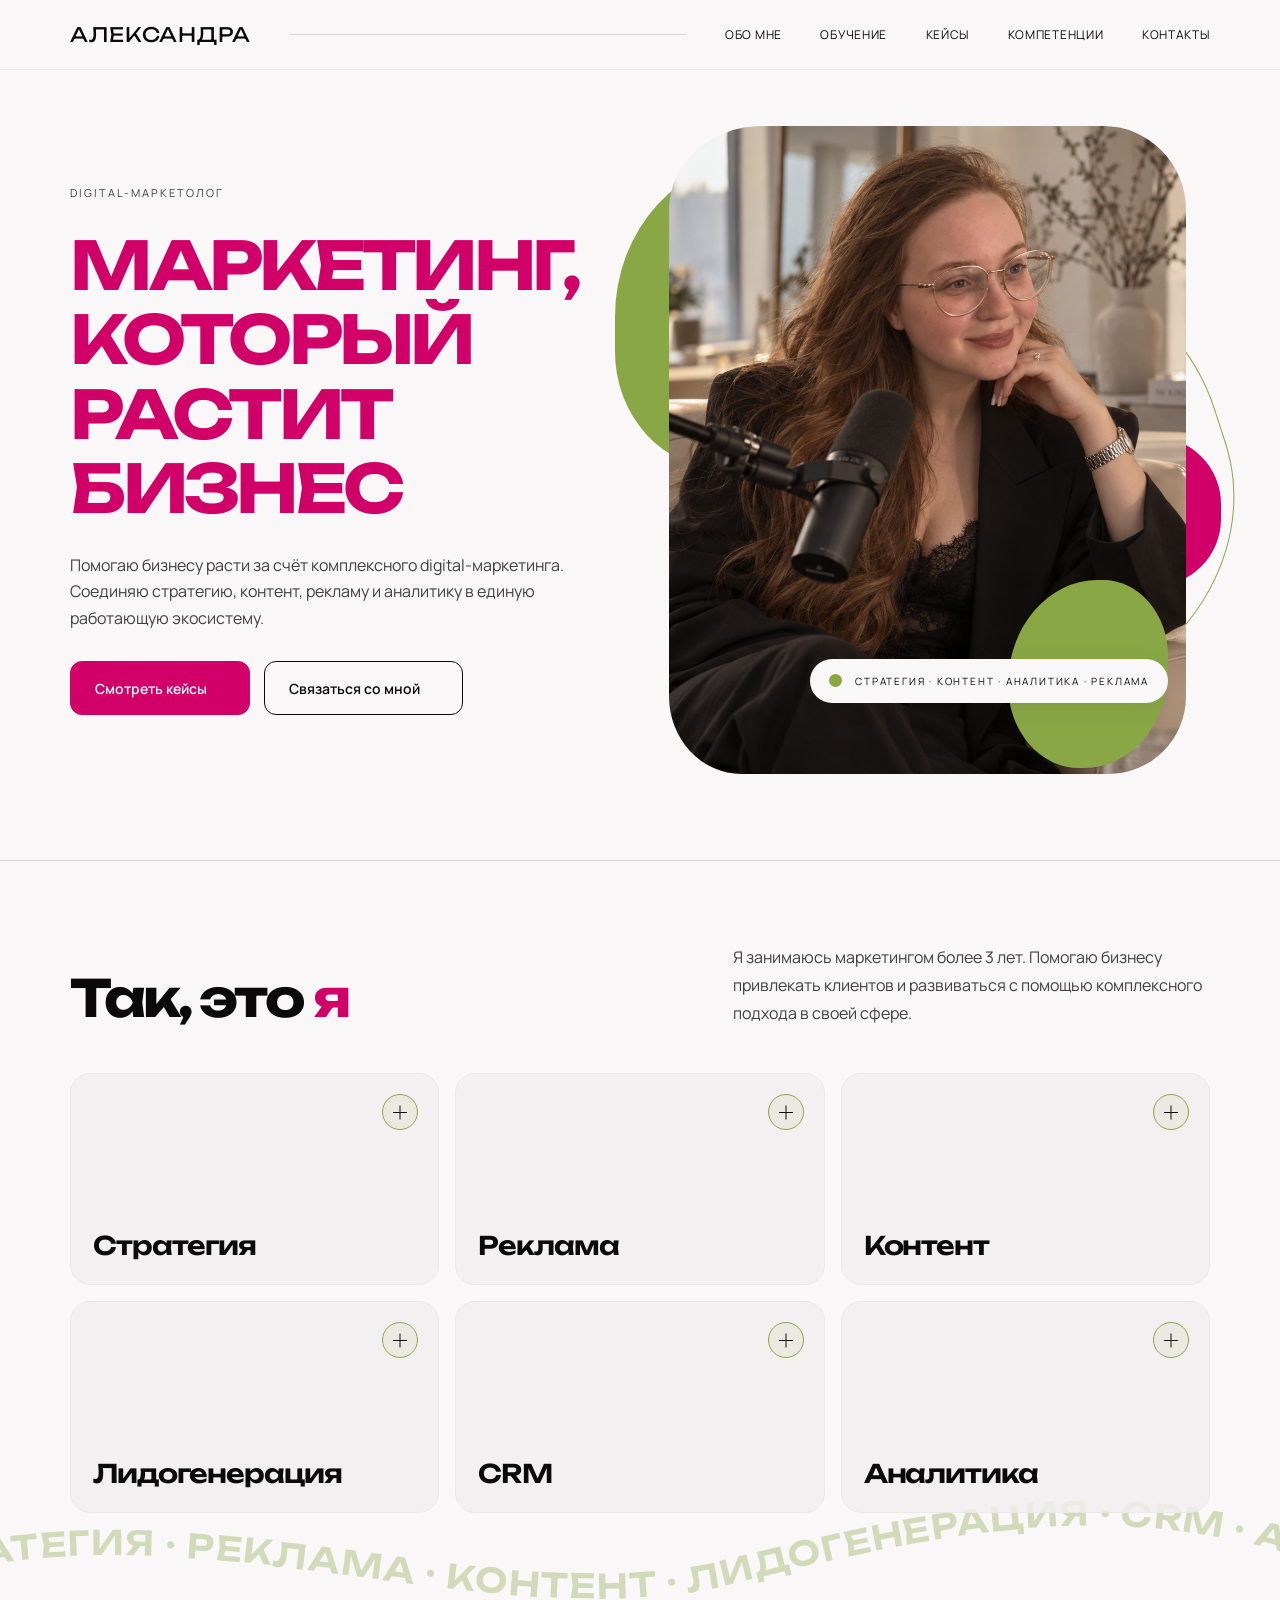
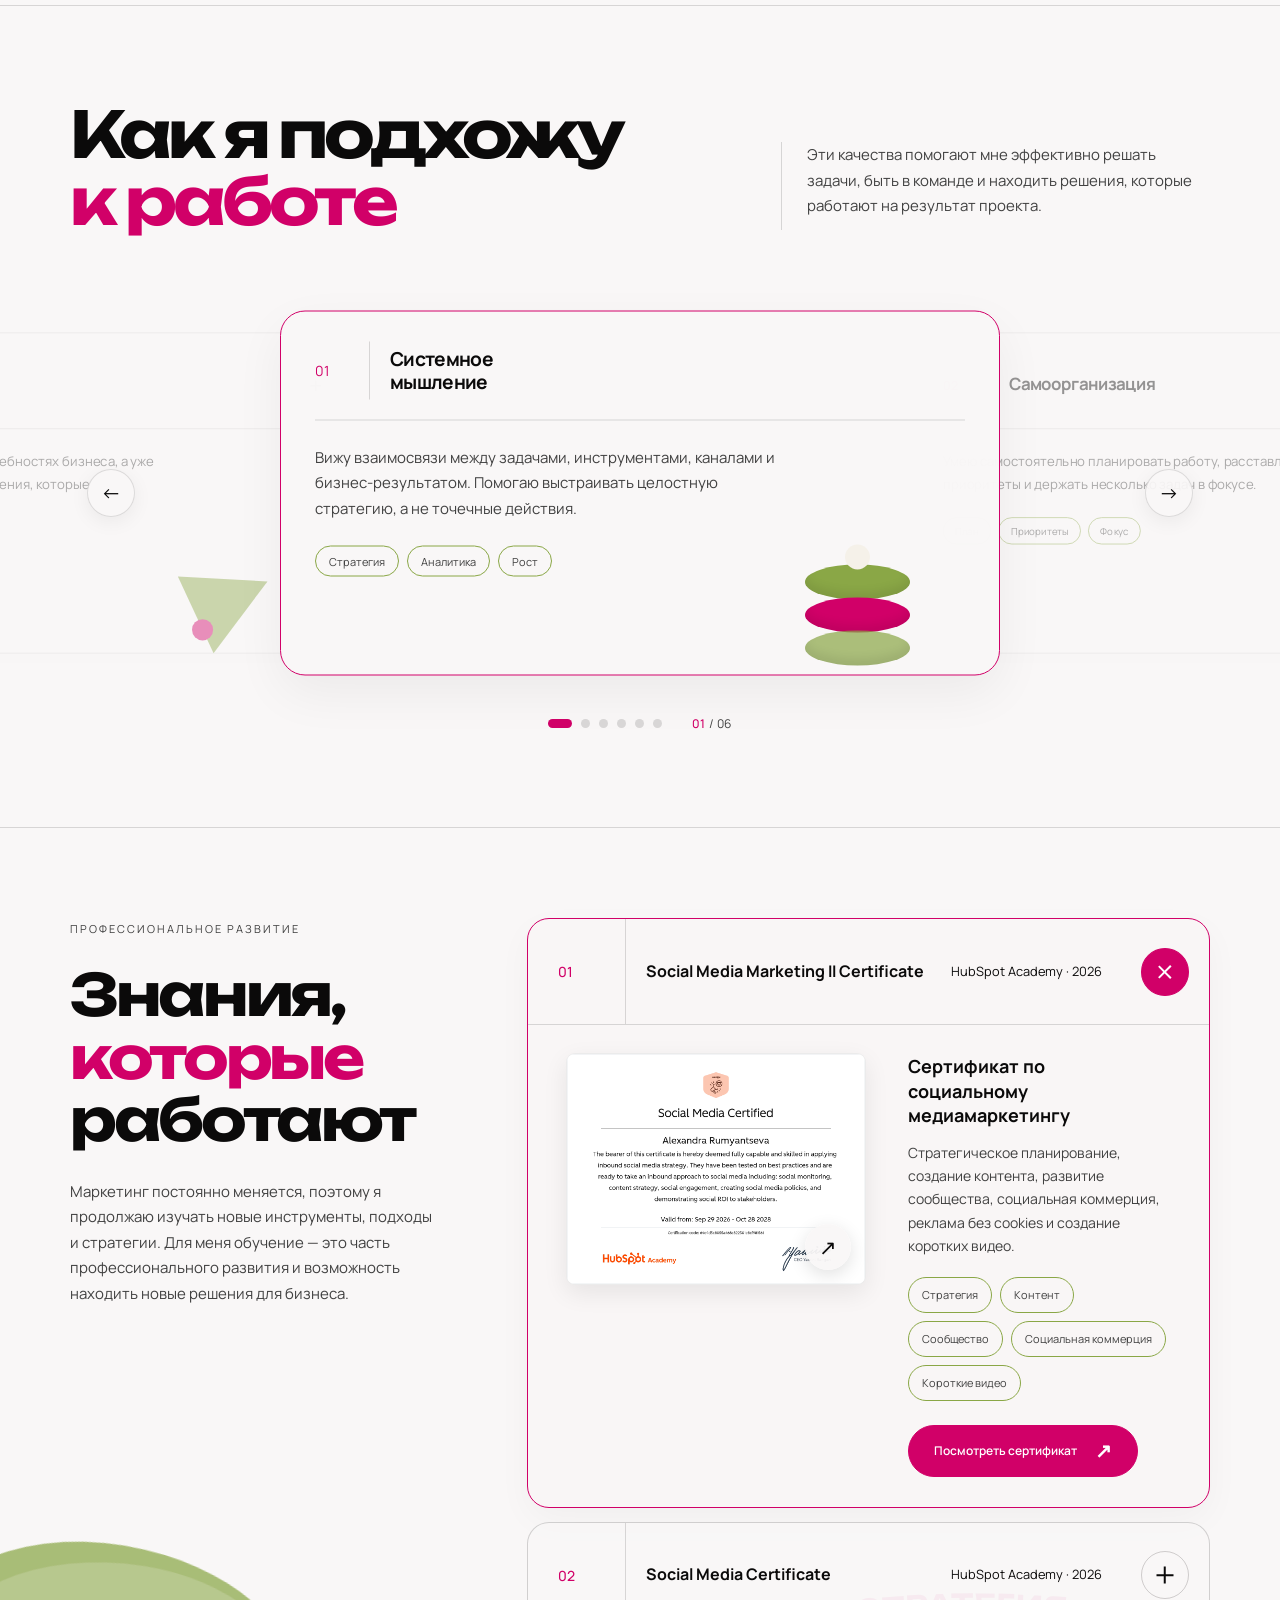
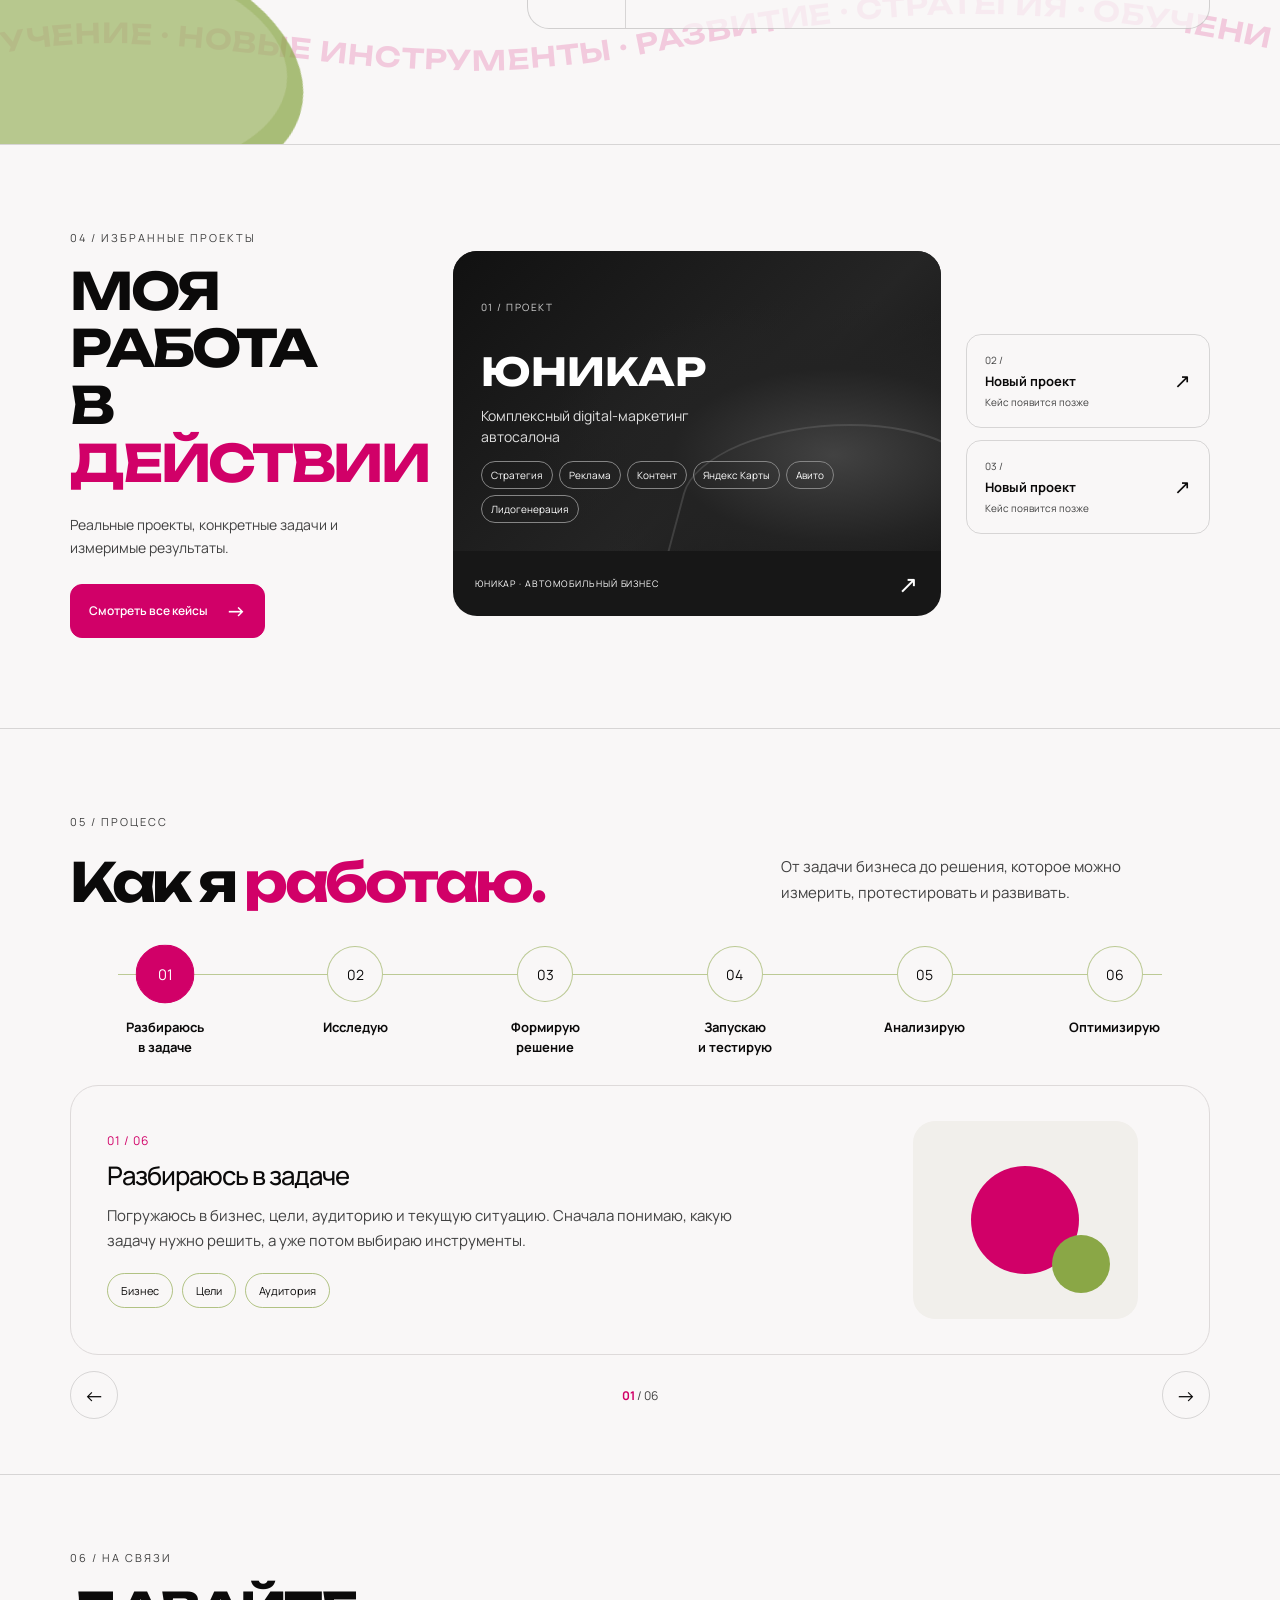
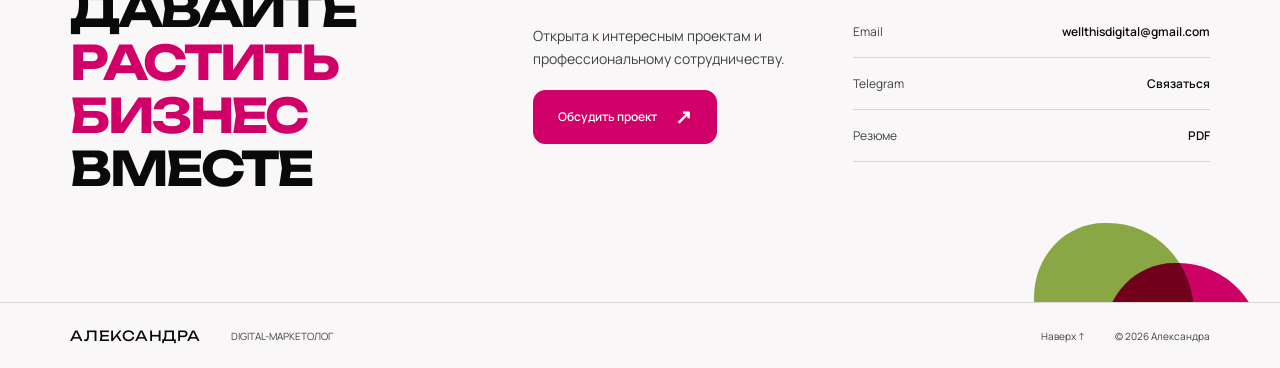
==== commit b738e344: "Remove unused span element in index.html" ====
--- a/index.html
+++ b/index.html
@@ -339,7 +339,7 @@
               мышление
             </h3>
 
-            <span class="soft-skill-status">×</span>
+             
           </div>
 
           <div class="soft-skill-divider"></div>
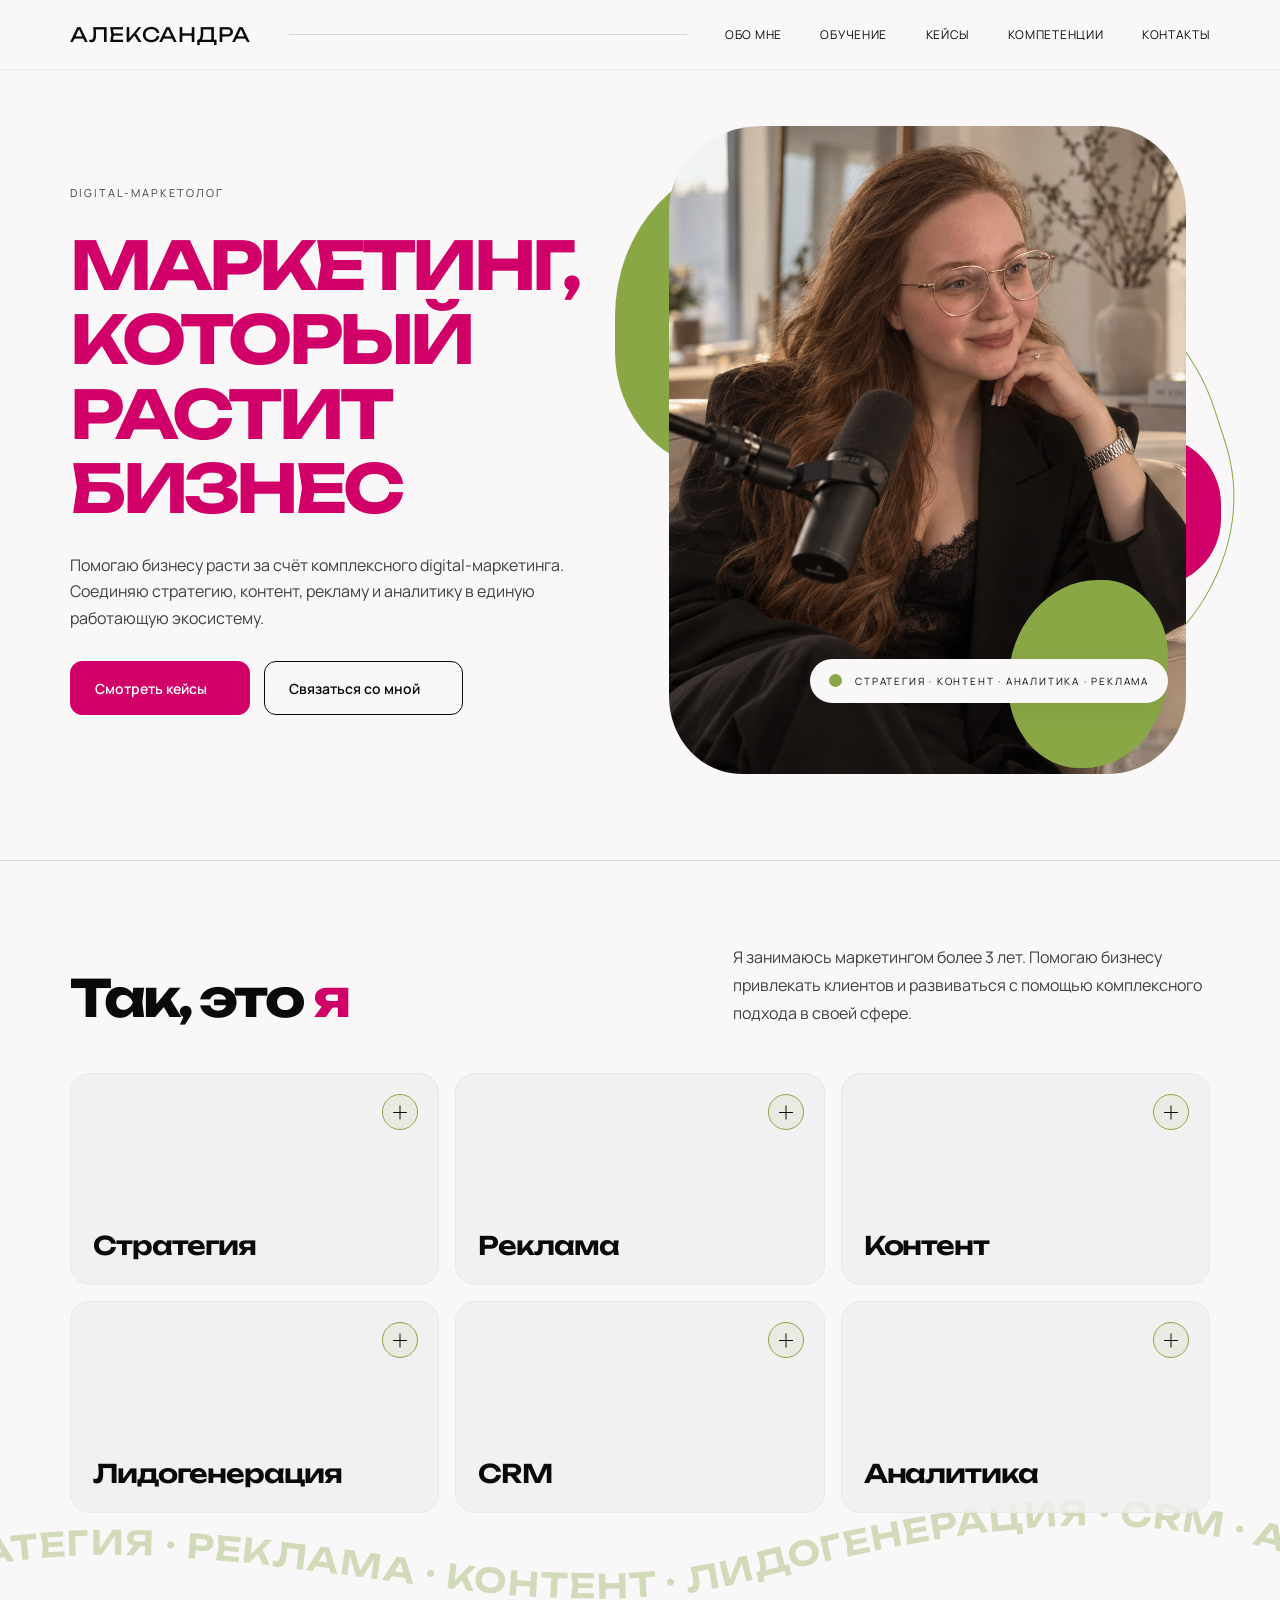
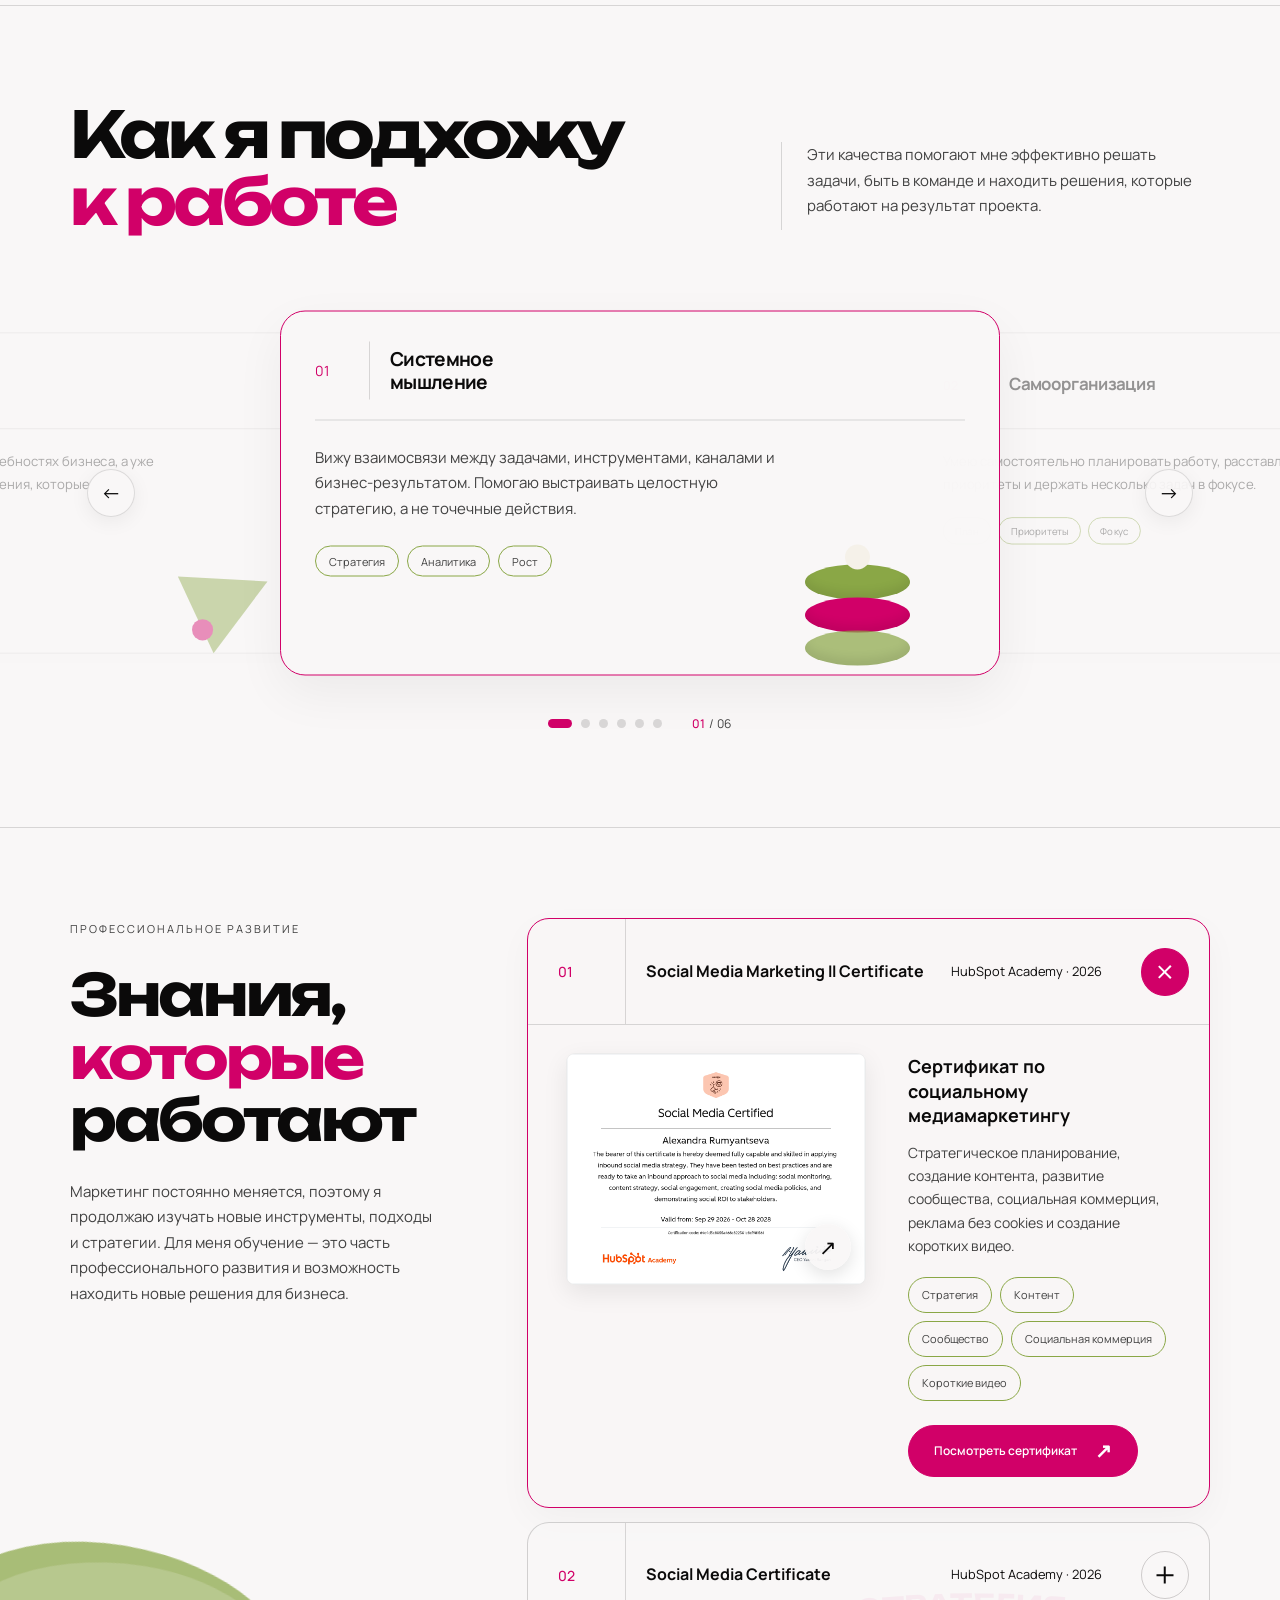
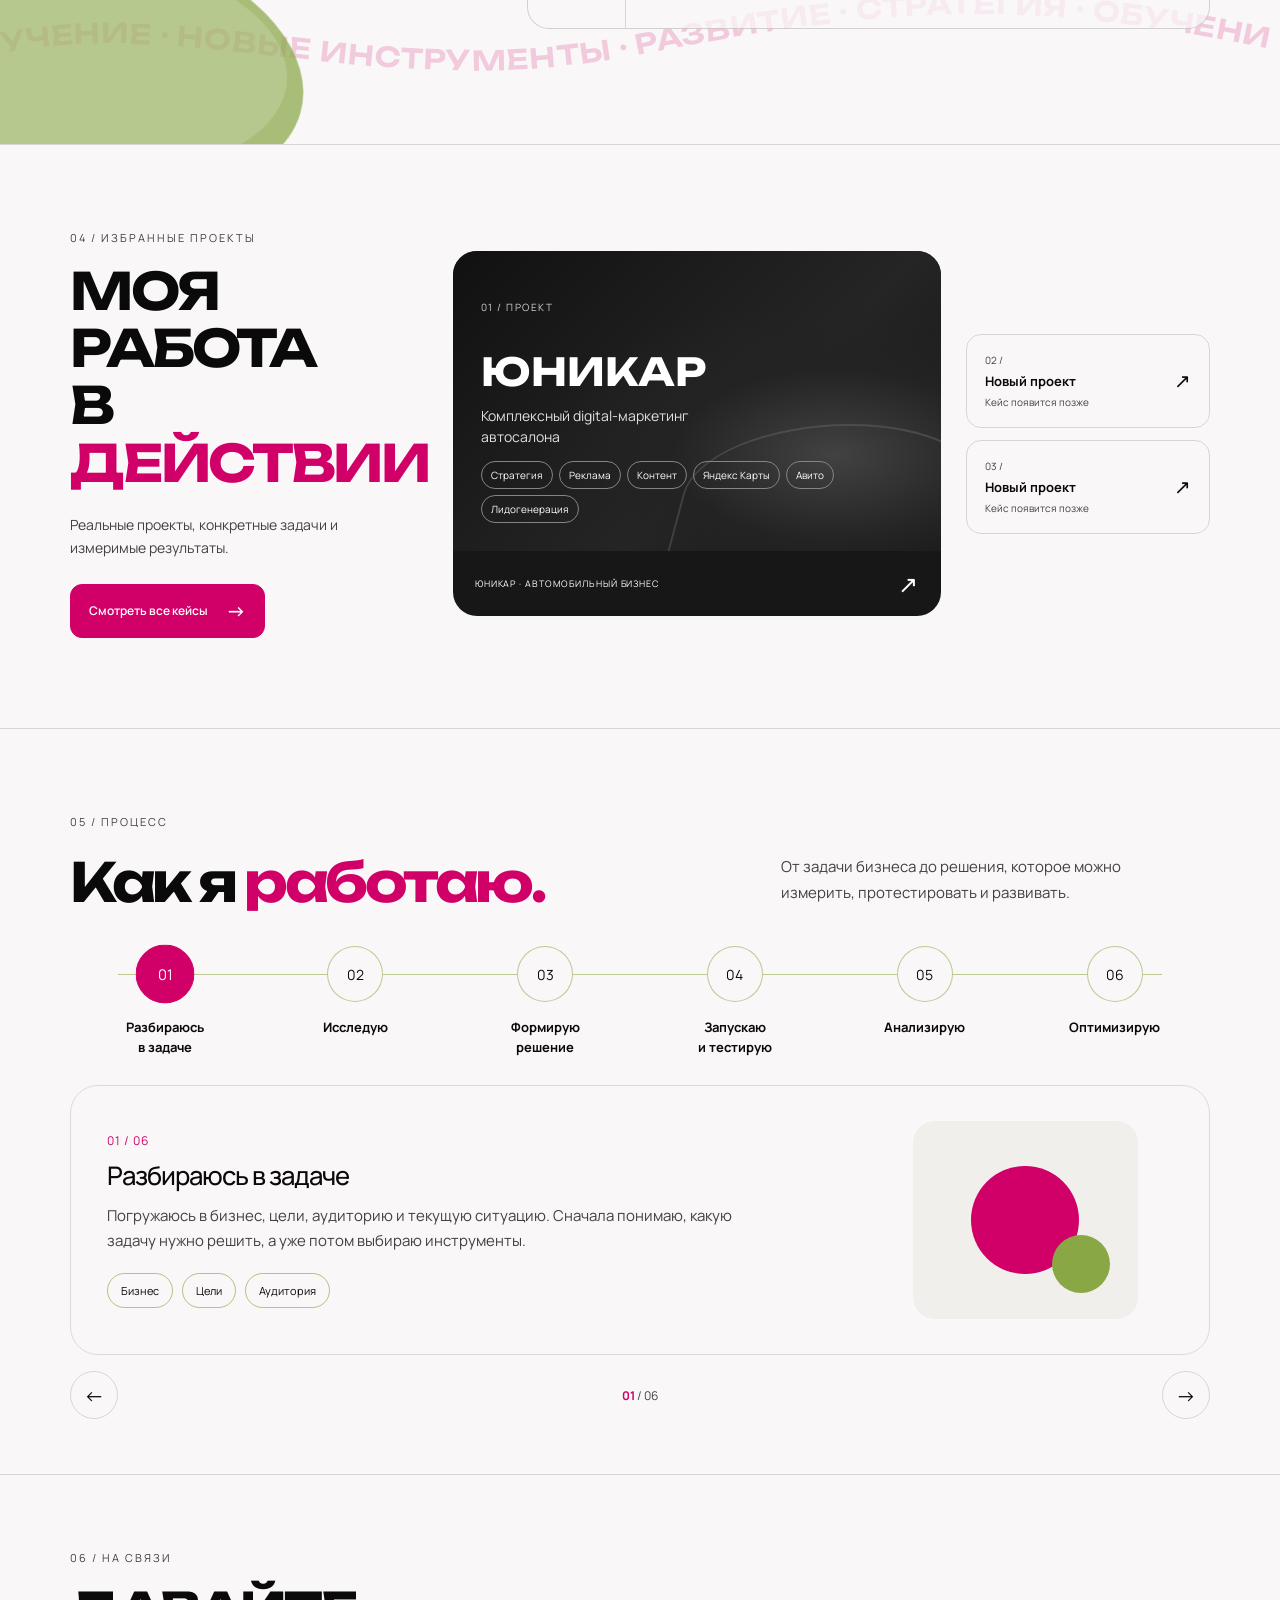
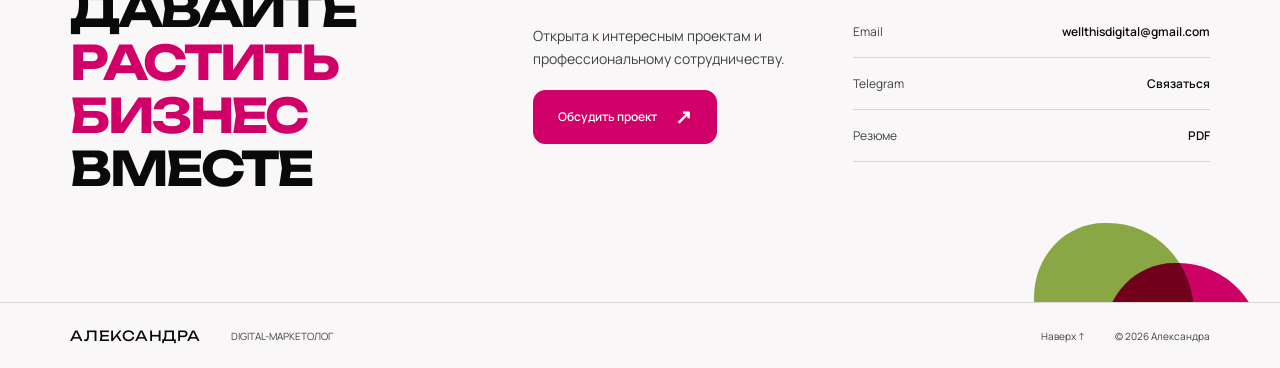
==== commit a46b277a: "Remove soft skill status indicators from index.html Removed soft skill status indicators from multip" ====
--- a/index.html
+++ b/index.html
@@ -379,7 +379,6 @@
 
             <h3>Самоорганизация</h3>
 
-            <span class="soft-skill-status">+</span>
           </div>
 
           <div class="soft-skill-divider"></div>
@@ -418,7 +417,7 @@
 
             <h3>Саморазвитие</h3>
 
-            <span class="soft-skill-status">+</span>
+            
           </div>
 
           <div class="soft-skill-divider"></div>
@@ -460,7 +459,6 @@
               сложное простым языком
             </h3>
 
-            <span class="soft-skill-status">+</span>
           </div>
 
           <div class="soft-skill-divider"></div>
@@ -501,7 +499,6 @@
               за сроки
             </h3>
 
-            <span class="soft-skill-status">+</span>
           </div>
 
           <div class="soft-skill-divider"></div>
@@ -542,7 +539,6 @@
               на задачи клиента
             </h3>
 
-            <span class="soft-skill-status">+</span>
           </div>
 
           <div class="soft-skill-divider"></div>
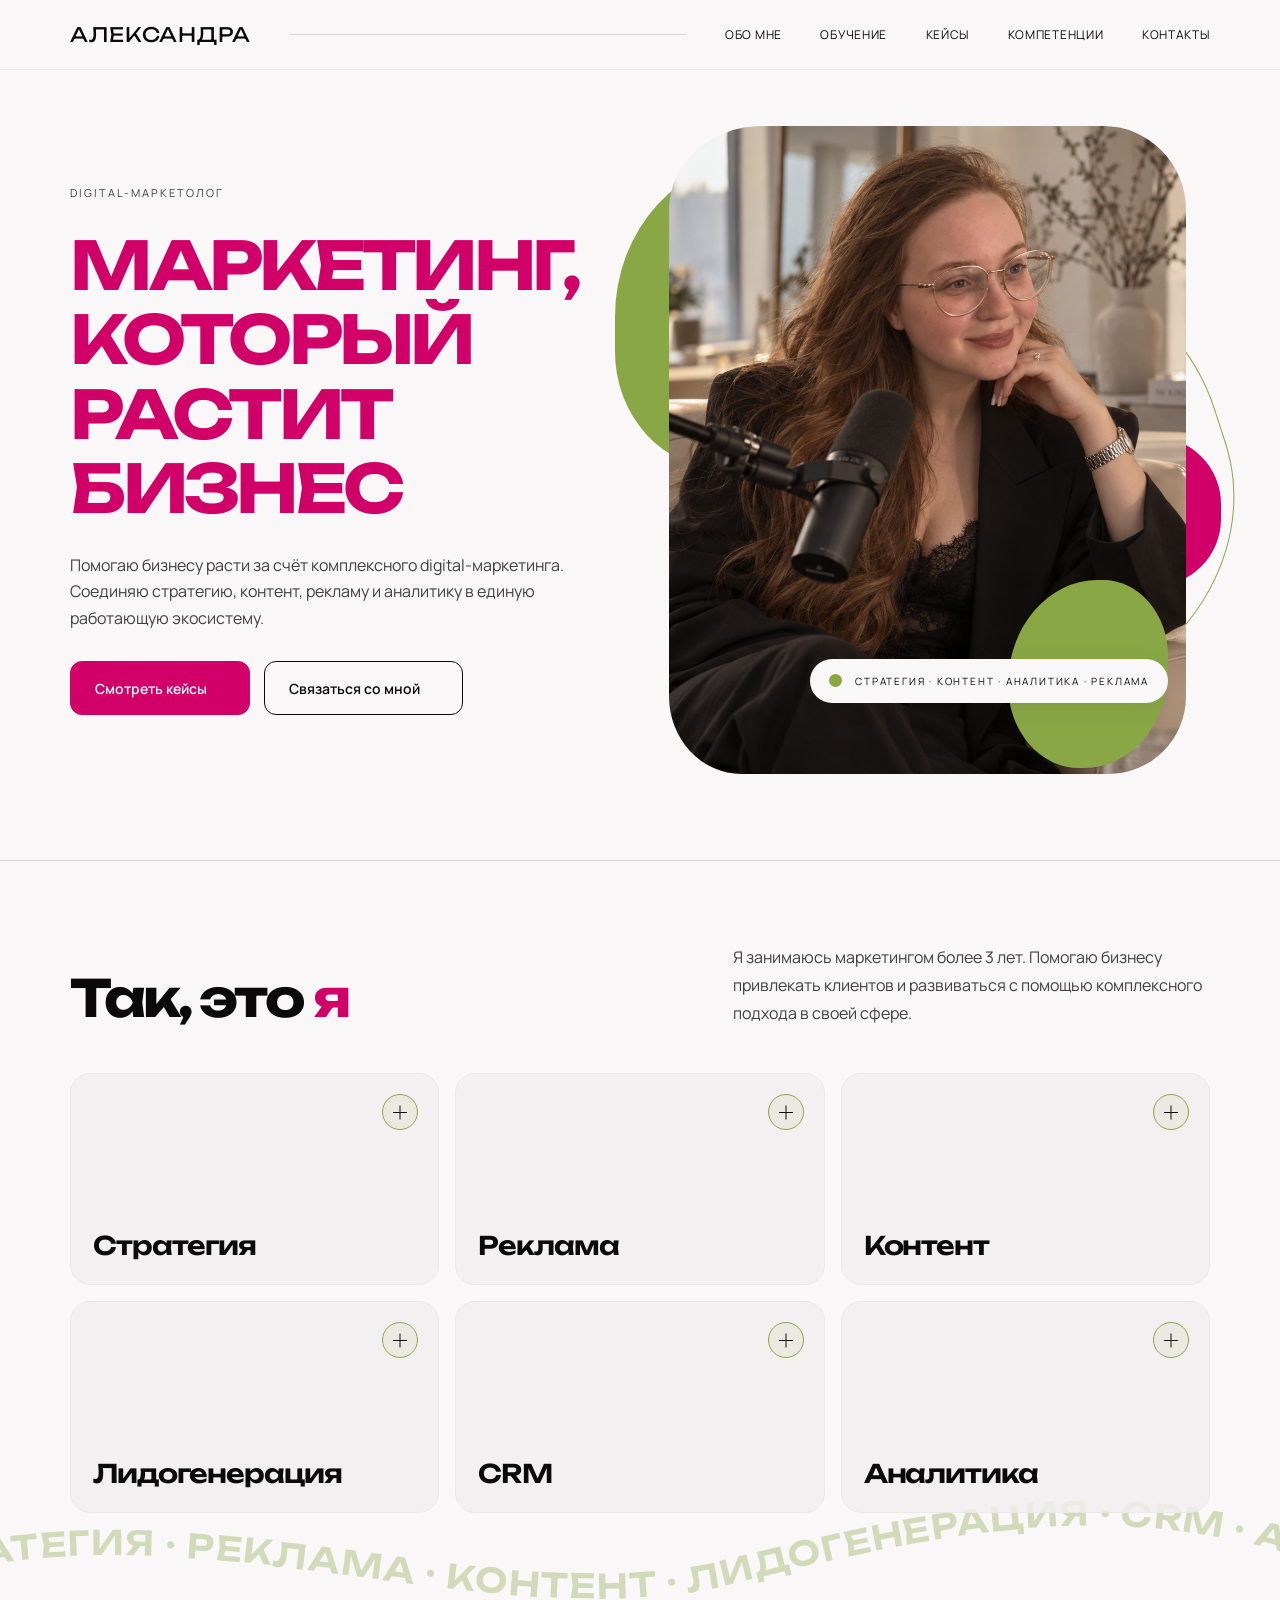
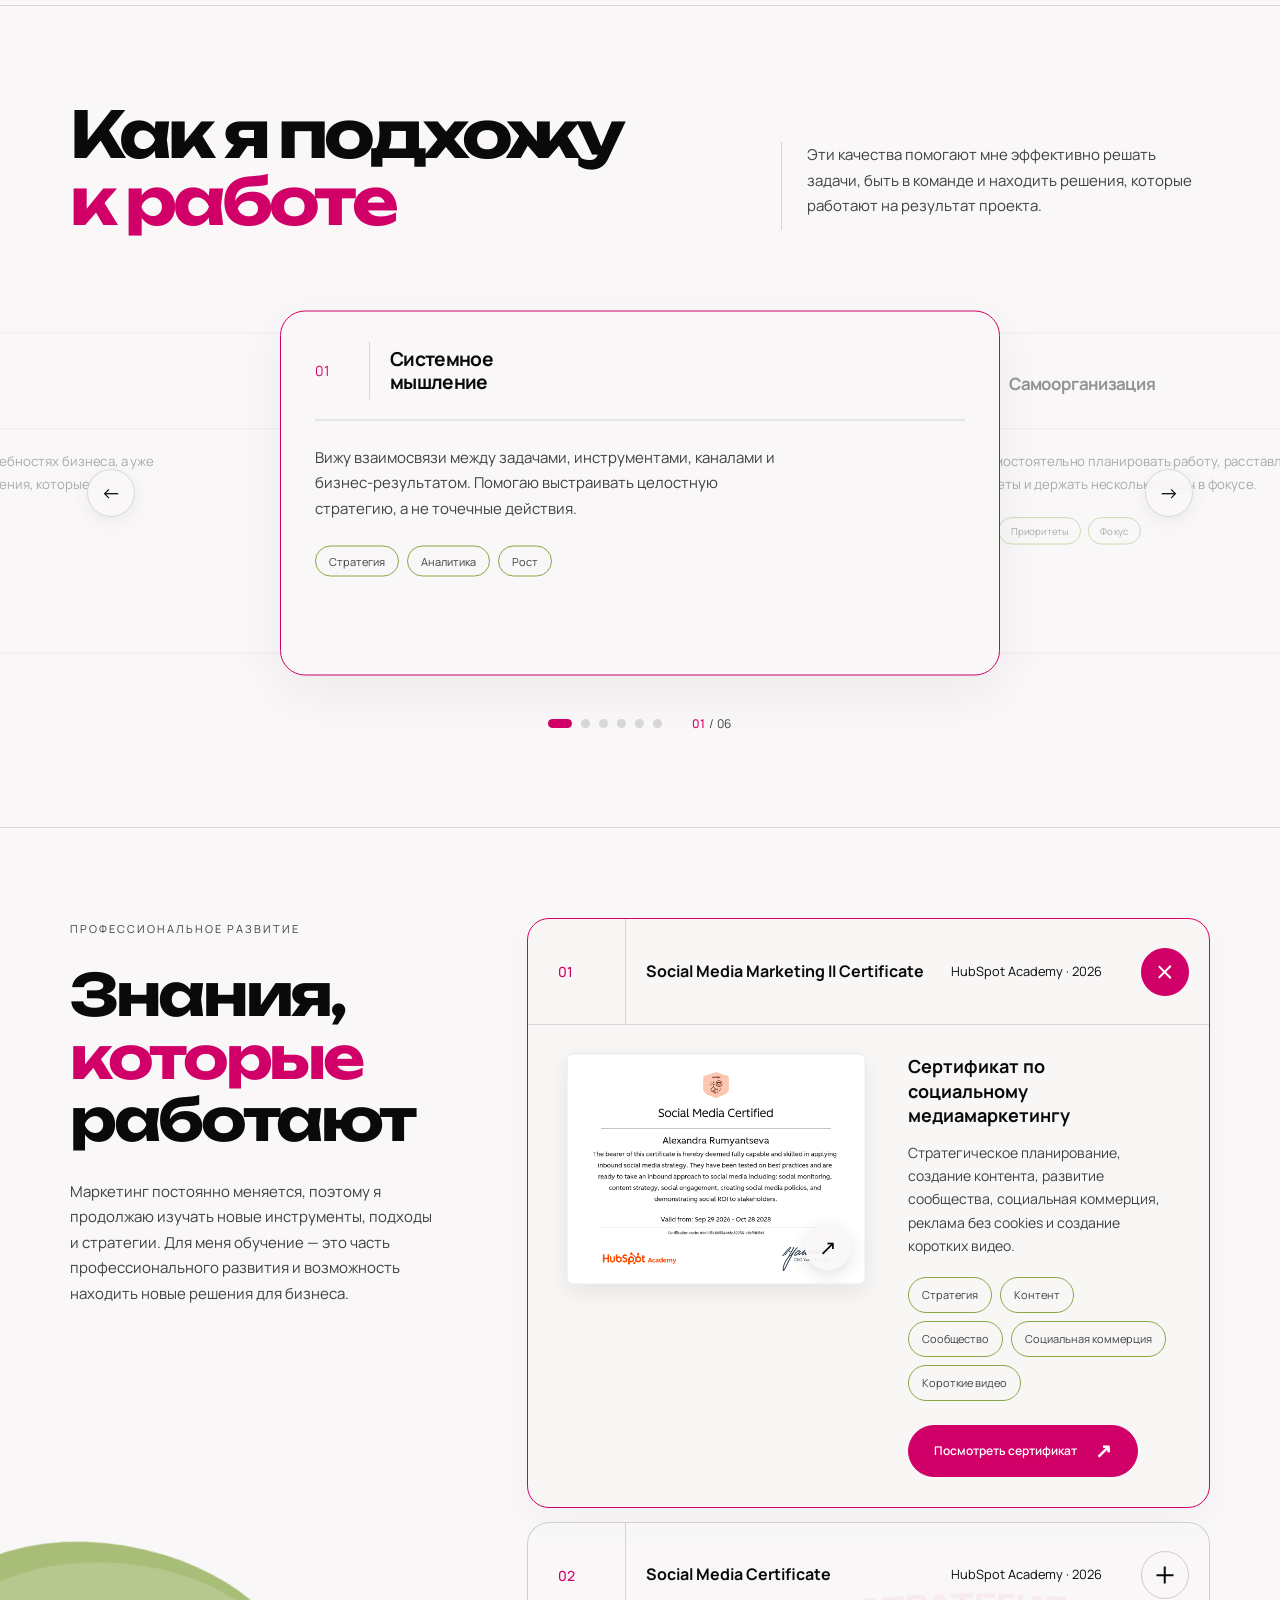
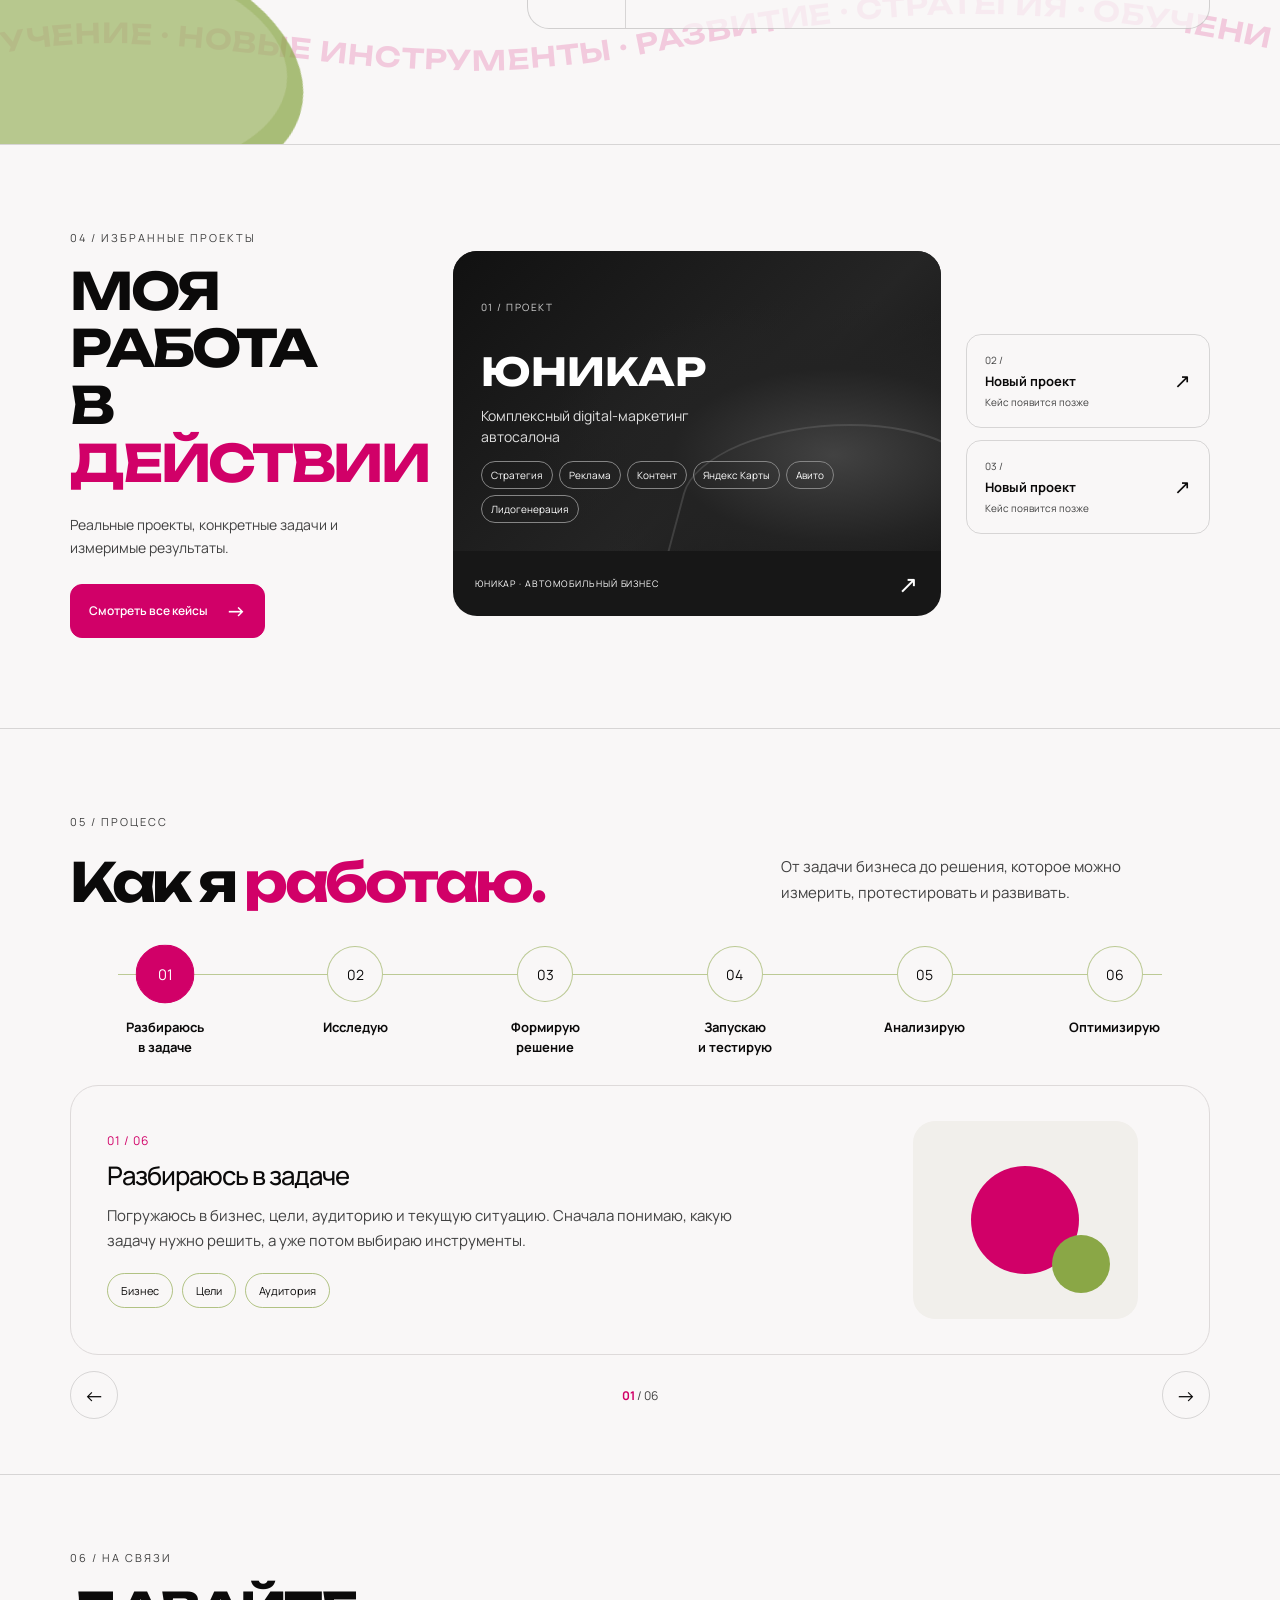
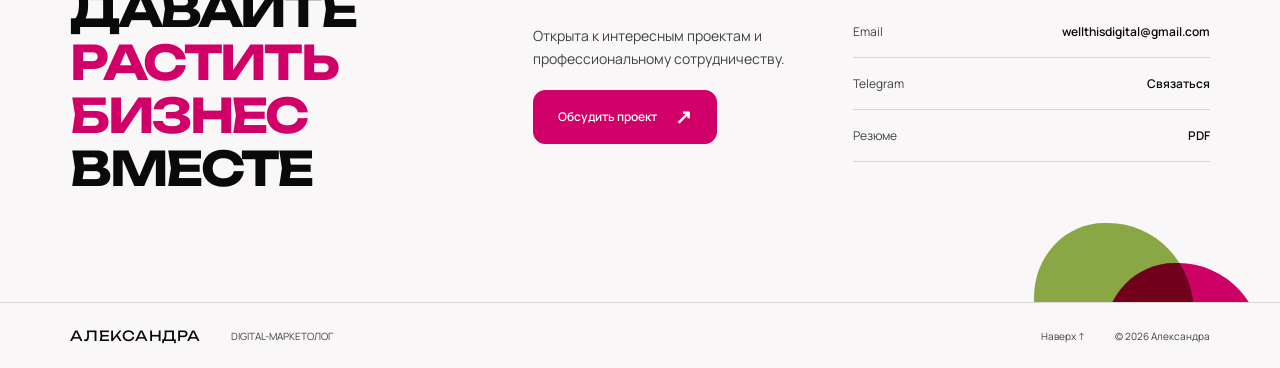
==== commit 90ce3e7f: "Remove unused soft skill visual elements Removed unused soft skill visual elements from the HTML." ====
--- a/index.html
+++ b/index.html
@@ -358,13 +358,6 @@
               <span>Рост</span>
             </div>
 
-            <div class="soft-skill-visual soft-visual-system"
-                 aria-hidden="true">
-              <i></i>
-              <i></i>
-              <i></i>
-              <b></b>
-            </div>
 
           </div>
         </article>
@@ -397,12 +390,6 @@
               <span>Фокус</span>
             </div>
 
-            <div class="soft-skill-visual soft-visual-plan"
-                 aria-hidden="true">
-              <i></i>
-              <i></i>
-              <b></b>
-            </div>
 
           </div>
         </article>
@@ -436,12 +423,6 @@
               <span>Развитие</span>
             </div>
 
-            <div class="soft-skill-visual soft-visual-growth"
-                 aria-hidden="true">
-              <i></i>
-              <i></i>
-              <i></i>
-            </div>
 
           </div>
         </article>
@@ -477,11 +458,6 @@
               <span>Понятность</span>
             </div>
 
-            <div class="soft-skill-visual soft-visual-talk"
-                 aria-hidden="true">
-              <i></i>
-              <b></b>
-            </div>
 
           </div>
         </article>
@@ -517,11 +493,6 @@
               <span>Ответственность</span>
             </div>
 
-            <div class="soft-skill-visual soft-visual-time"
-                 aria-hidden="true">
-              <i></i>
-              <b></b>
-            </div>
 
           </div>
         </article>
@@ -557,11 +528,6 @@
               <span>Результат</span>
             </div>
 
-            <div class="soft-skill-visual soft-visual-client"
-                 aria-hidden="true">
-              <i></i>
-              <b></b>
-            </div>
 
           </div>
         </article>
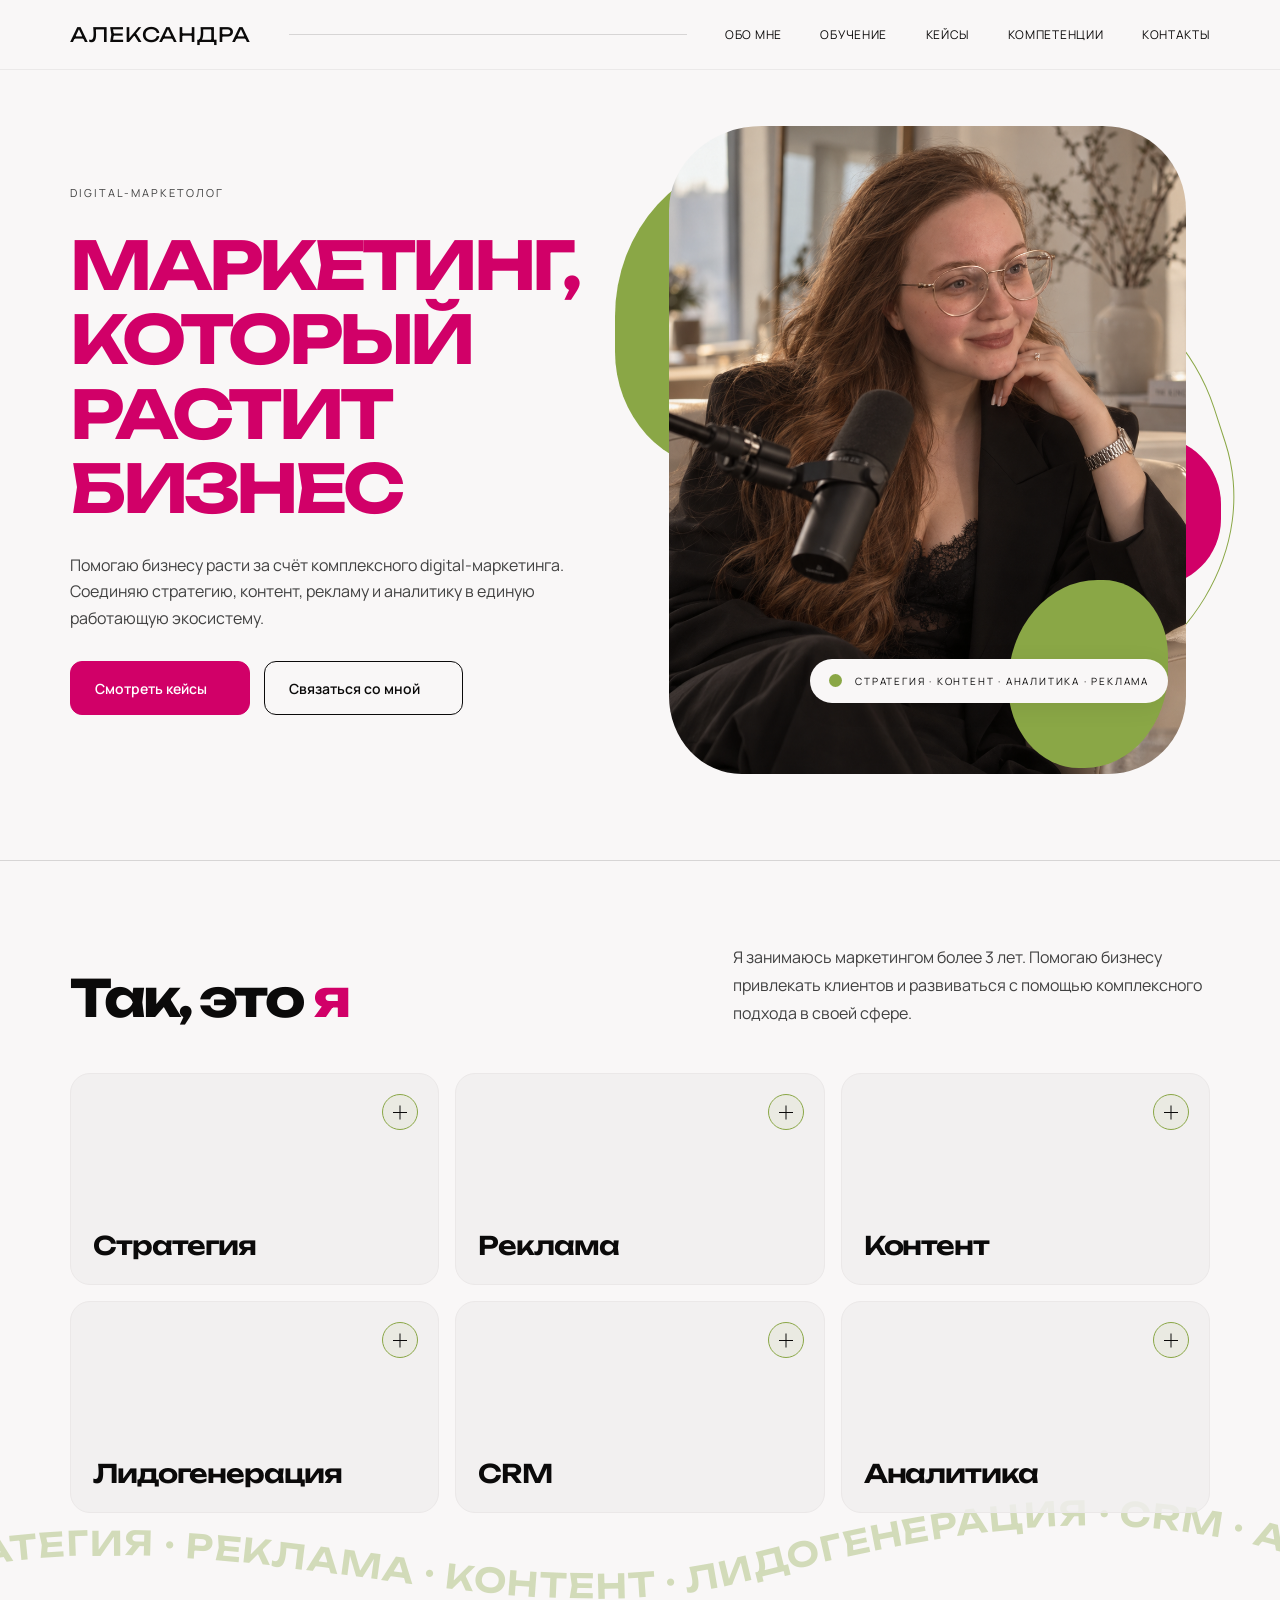
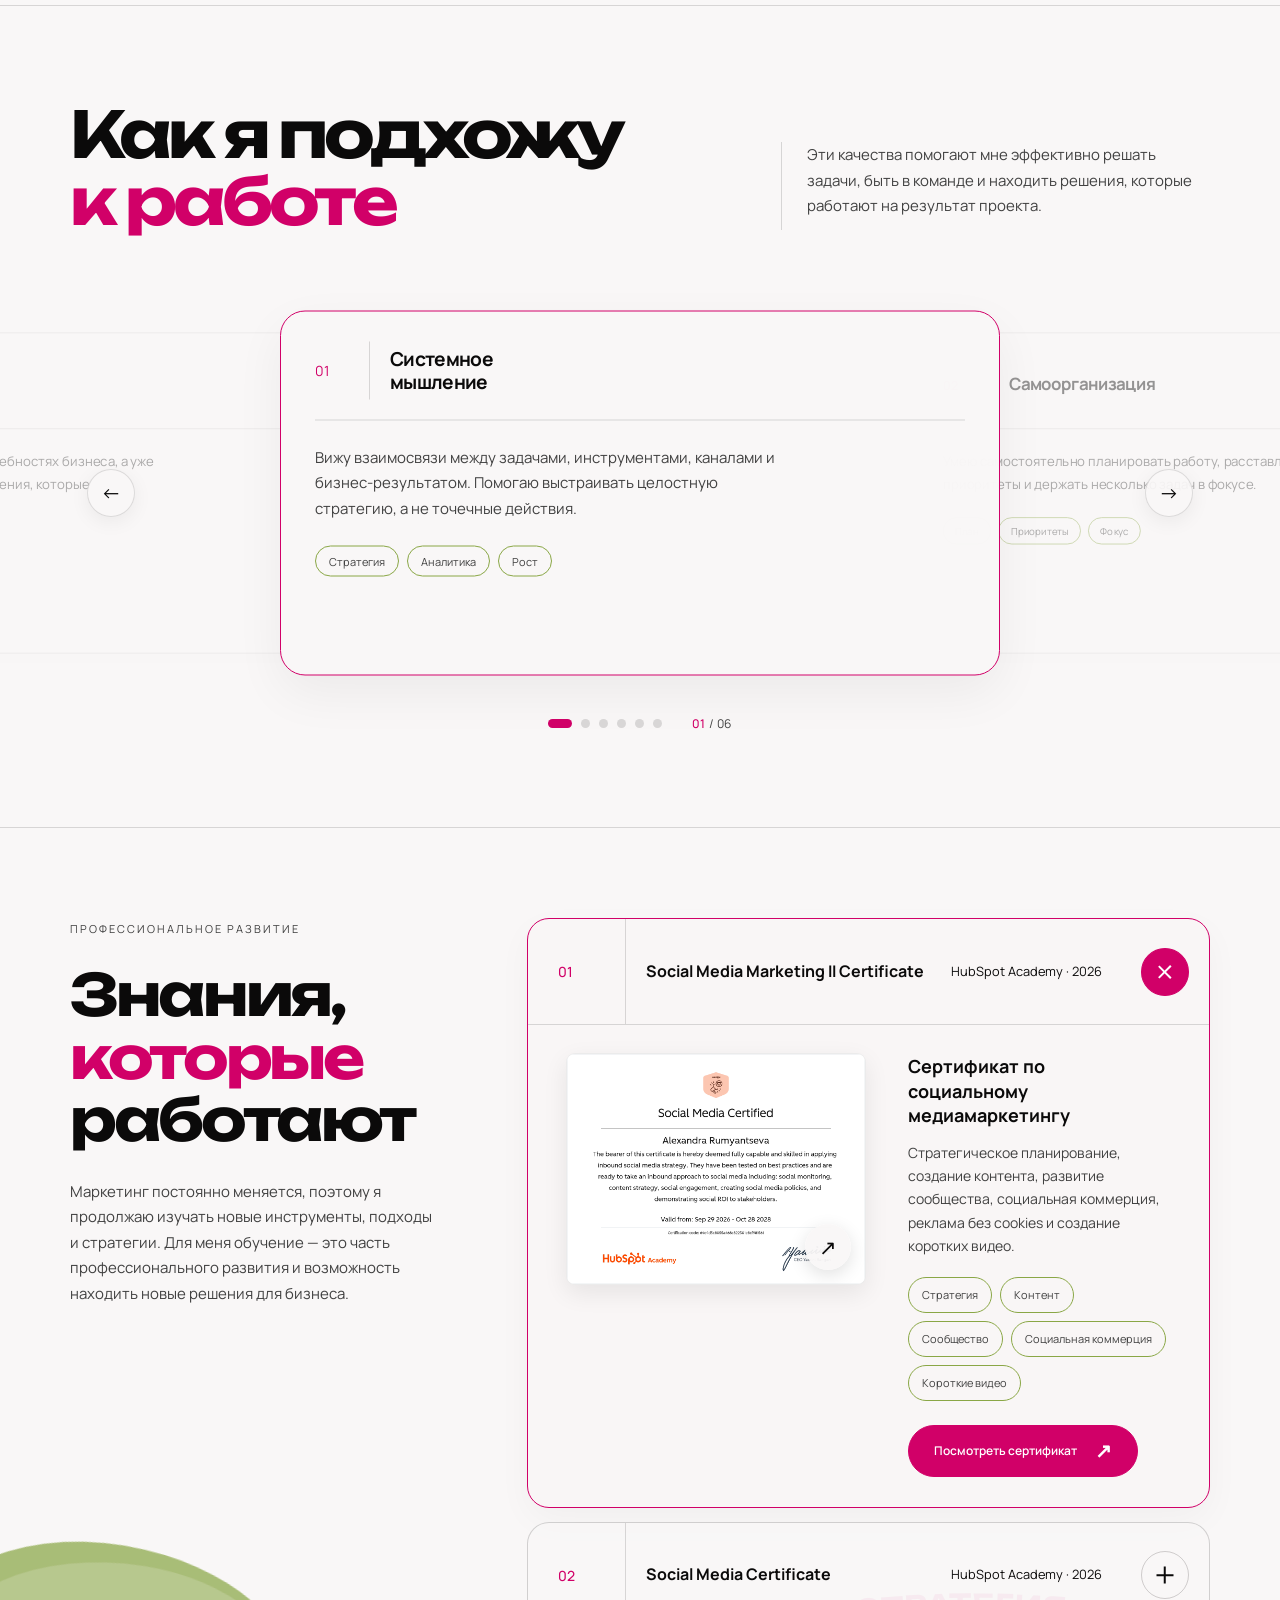
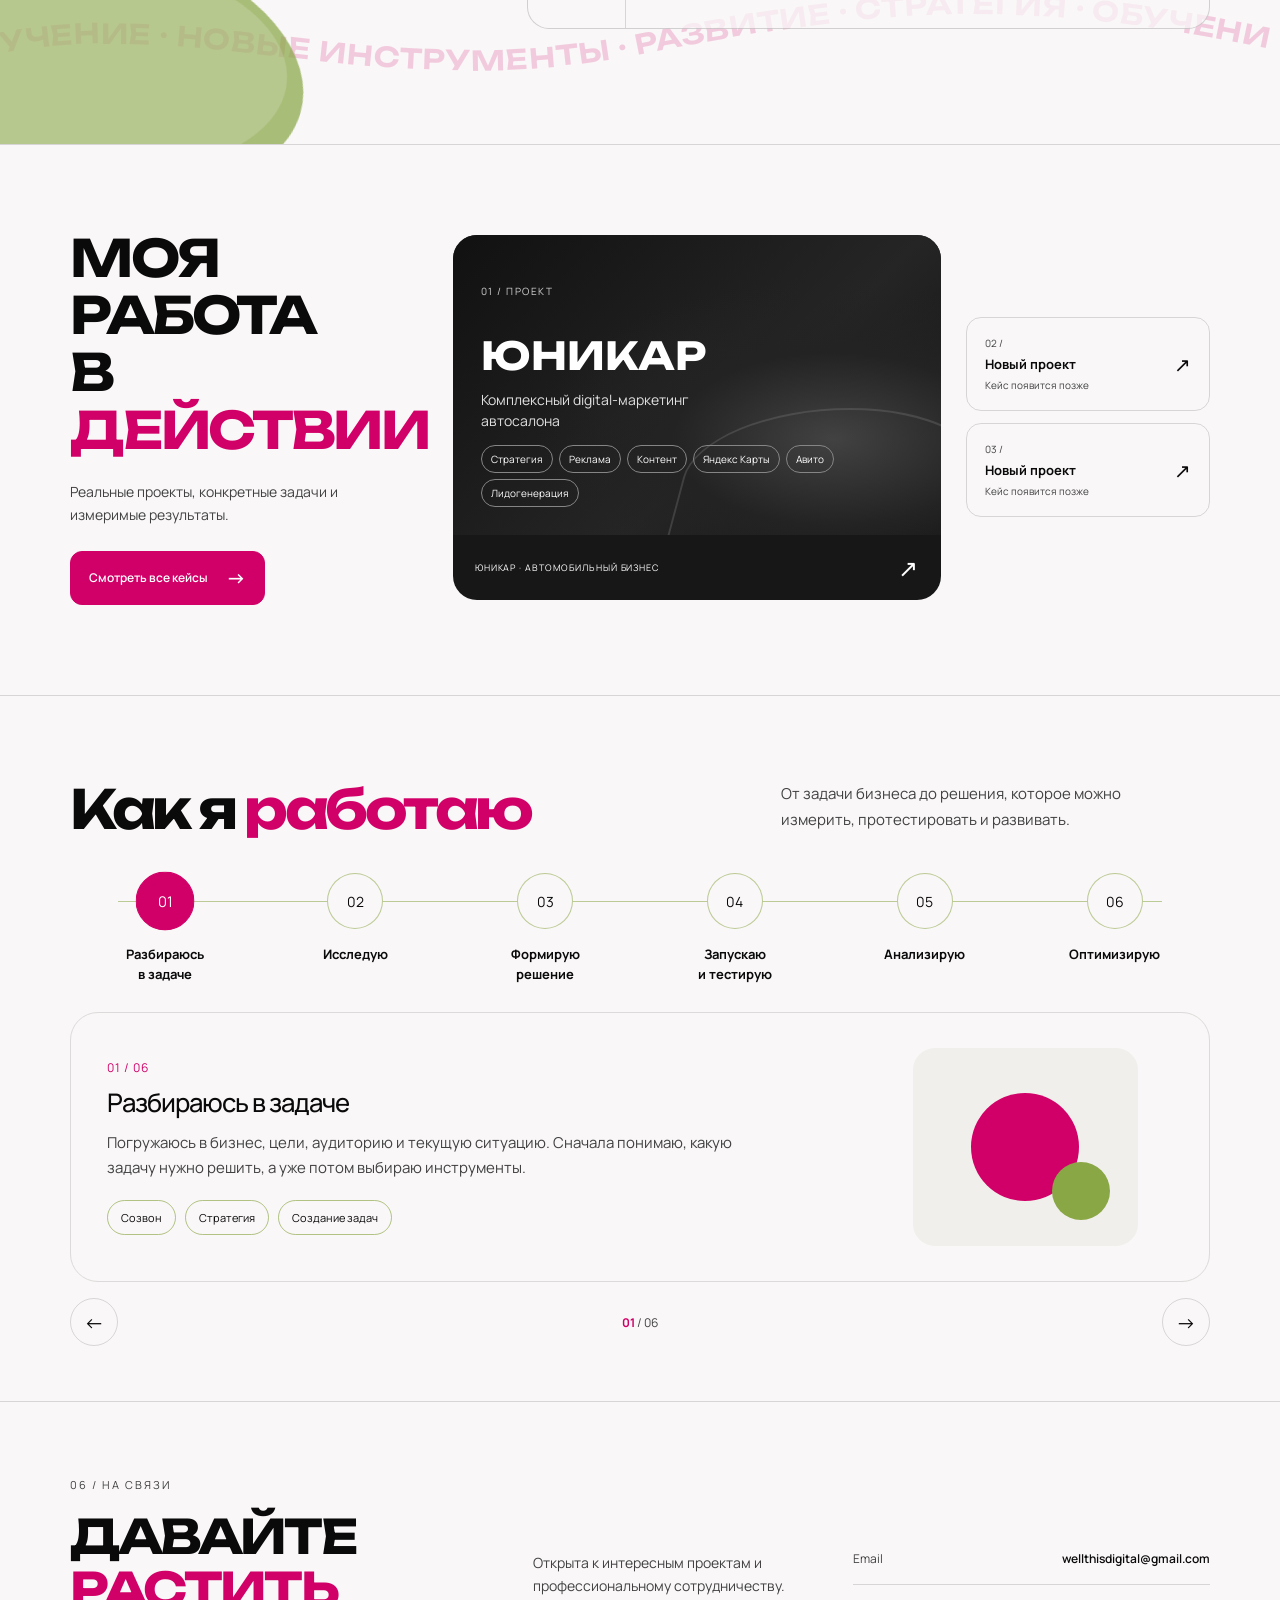
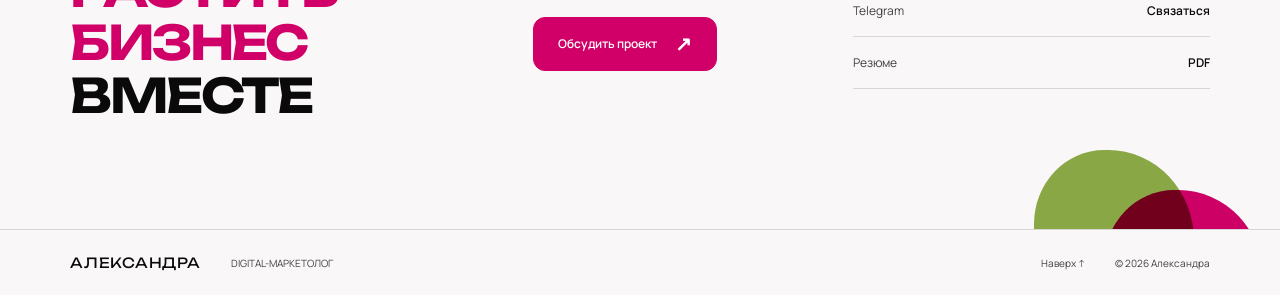
==== commit f352521b: "Remove and update tags in work process sections" ====
--- a/index.html
+++ b/index.html
@@ -633,7 +633,6 @@
     </section>
     <section class="section-wrap cases-section" id="cases" aria-labelledby="cases-title">
       <div class="cases-intro">
-        <p class="section-index">04 / ИЗБРАННЫЕ ПРОЕКТЫ</p>
         <h2 id="cases-title">МОЯ РАБОТА<br>В <span>ДЕЙСТВИИ</span></h2>
         <p>Реальные проекты, конкретные задачи и измеримые результаты.</p>
         <a class="button button-primary" href="#unic ar-case" onclick="return false">Смотреть все кейсы <span aria-hidden="true">→</span></a>
@@ -668,10 +667,8 @@
 
     <div class="work-process-title">
 
-      <p class="section-index">05 / ПРОЦЕСС</p>
-
       <h2 id="process-title">
-        Как я <span>работаю.</span>
+        Как я <span>работаю</span>
       </h2>
 
     </div>
@@ -816,9 +813,9 @@
         </p>
 
         <div class="work-process-tags">
-          <span>Бизнес</span>
-          <span>Цели</span>
-          <span>Аудитория</span>
+          <span>Созвон</span>
+          <span>Стратегия</span>
+          <span>Создание задач</span>
         </div>
 
       </div>
@@ -854,9 +851,9 @@
         </p>
 
         <div class="work-process-tags">
-          <span>Аудит</span>
-          <span>Анализ</span>
-          <span>Точки роста</span>
+          <span>Аудит площадок</span>
+          <span>Анализ ситуации</span>
+          <span>Выявляю точки роста</span>
         </div>
 
       </div>
@@ -888,13 +885,13 @@
         <p>
           Предлагаю стратегию, подбираю инструменты
           и составляю понятный план действий
-          с приоритетами.
+          с приоритетами. 
         </p>
 
         <div class="work-process-tags">
-          <span>Стратегия</span>
-          <span>Инструменты</span>
-          <span>План</span>
+          <span>Созвон</span>
+          <span>Разбор ситуации</span>
+          <span>План действий</span>
         </div>
 
       </div>
@@ -931,8 +928,8 @@
 
         <div class="work-process-tags">
           <span>Запуск</span>
-          <span>Гипотезы</span>
-          <span>Тесты</span>
+          <span>Тестирование гипотез</span>
+          <span>Коррекция результата</span>
         </div>
 
       </div>
@@ -969,8 +966,8 @@
 
         <div class="work-process-tags">
           <span>Метрики</span>
-          <span>Аналитика</span>
-          <span>Эффективность</span>
+          <span>Аналитика работы</span>
+          <span>Инструменты для Вас</span>
         </div>
 
       </div>
@@ -1007,7 +1004,7 @@
         <div class="work-process-tags">
           <span>Оптимизация</span>
           <span>Рост</span>
-          <span>Развитие</span>
+          <span>Развитие решений</span>
         </div>
 
       </div>
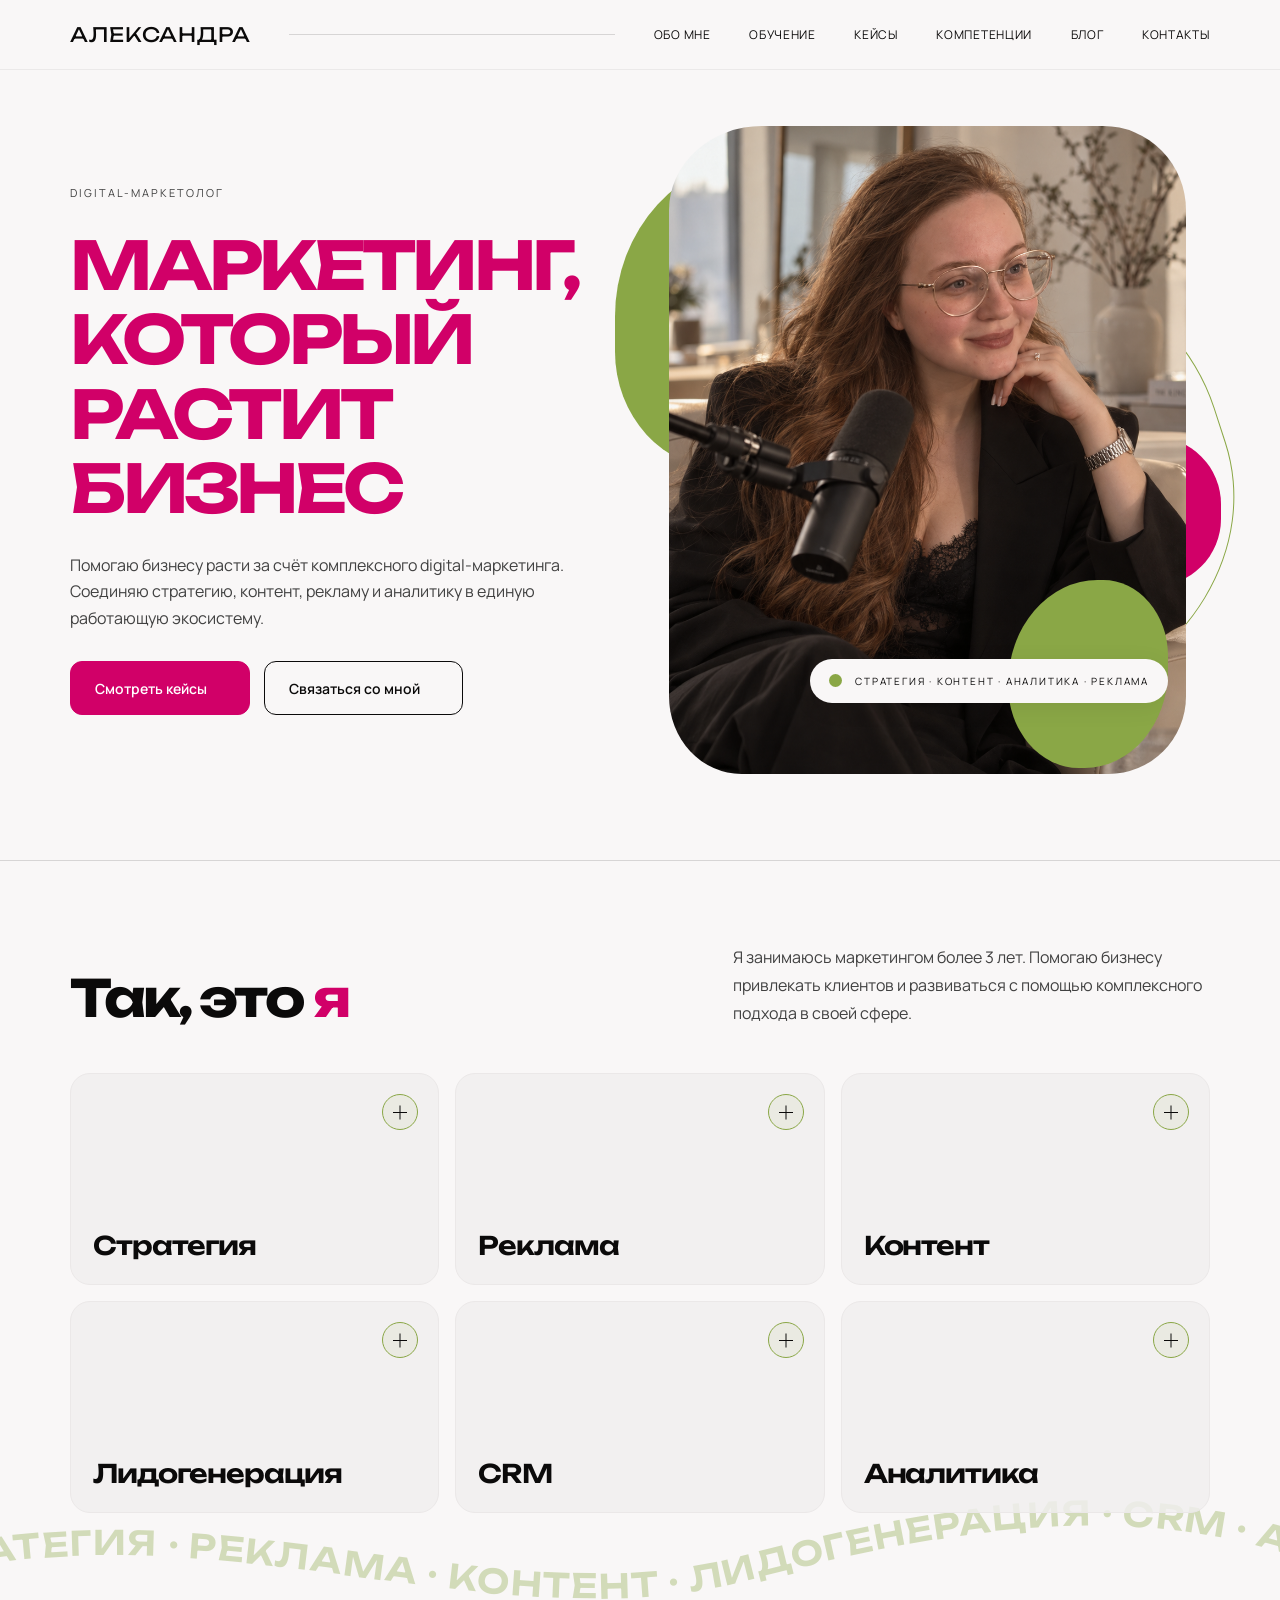
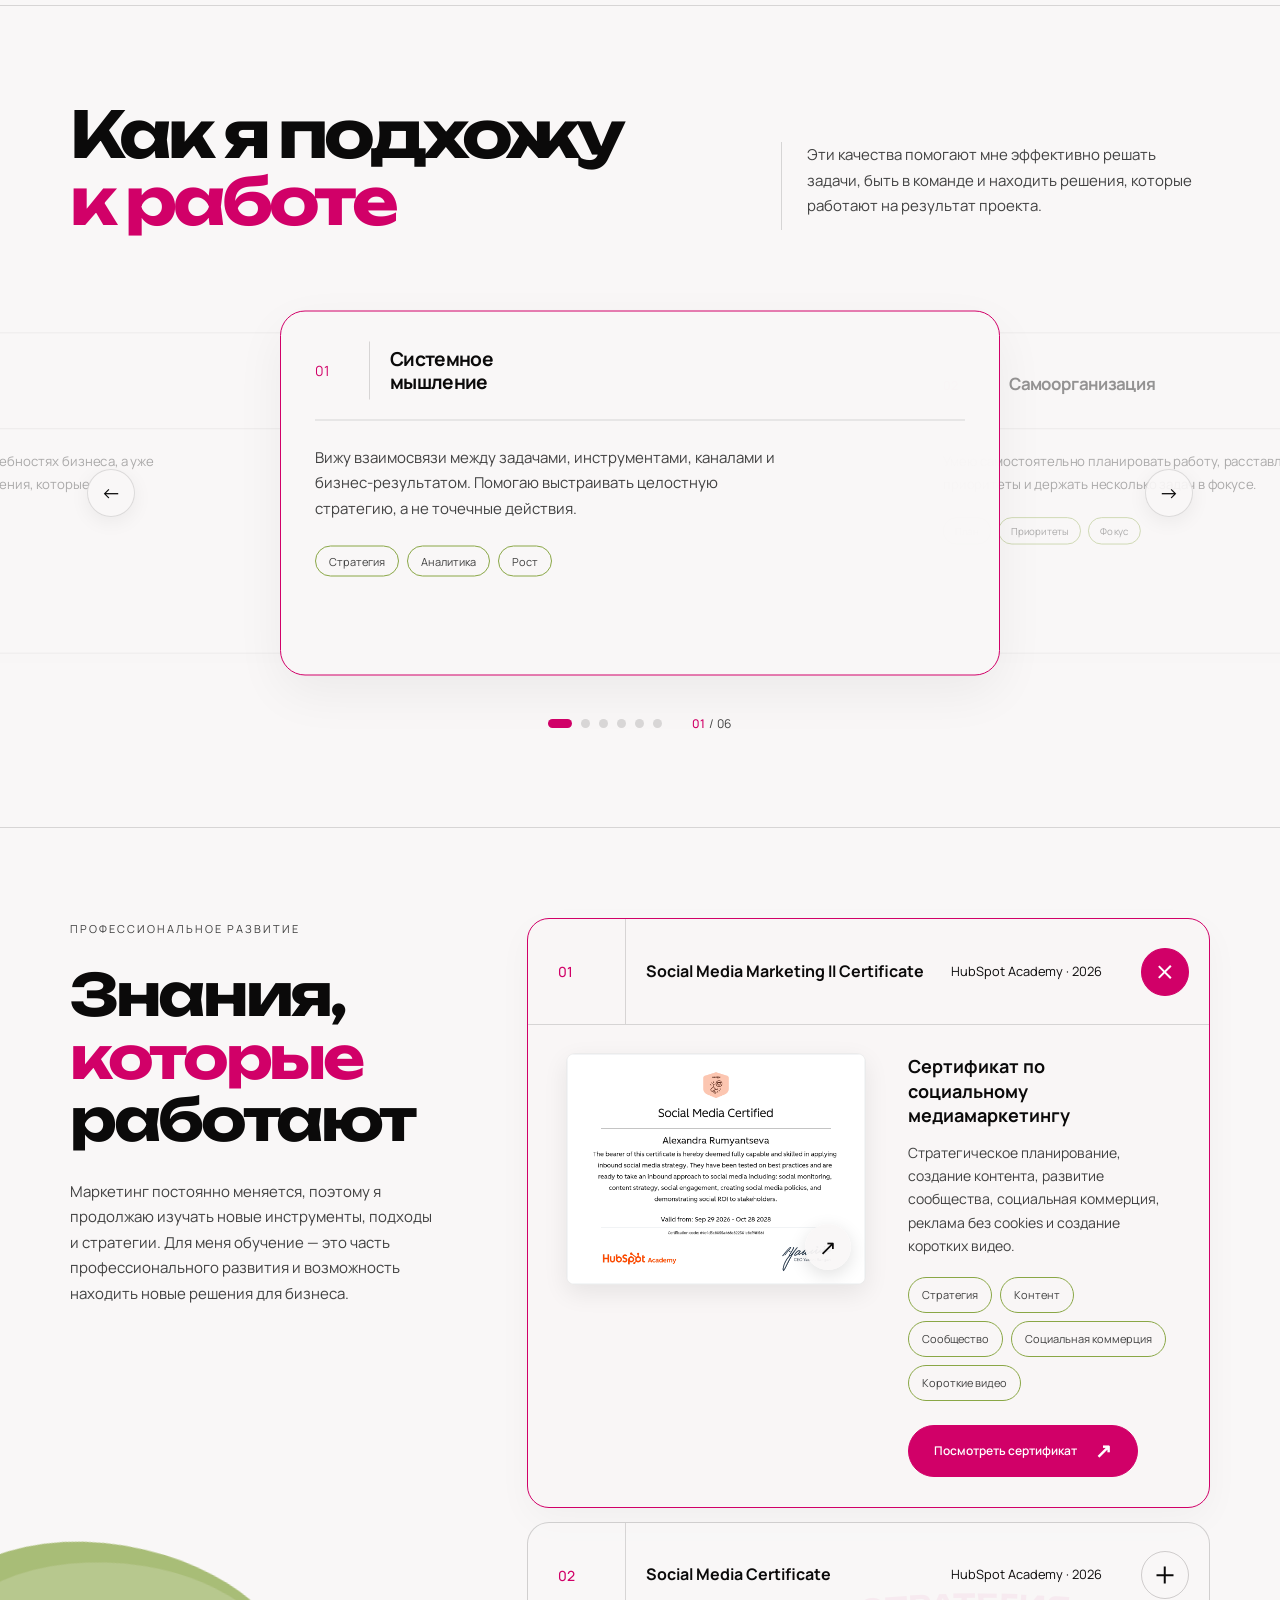
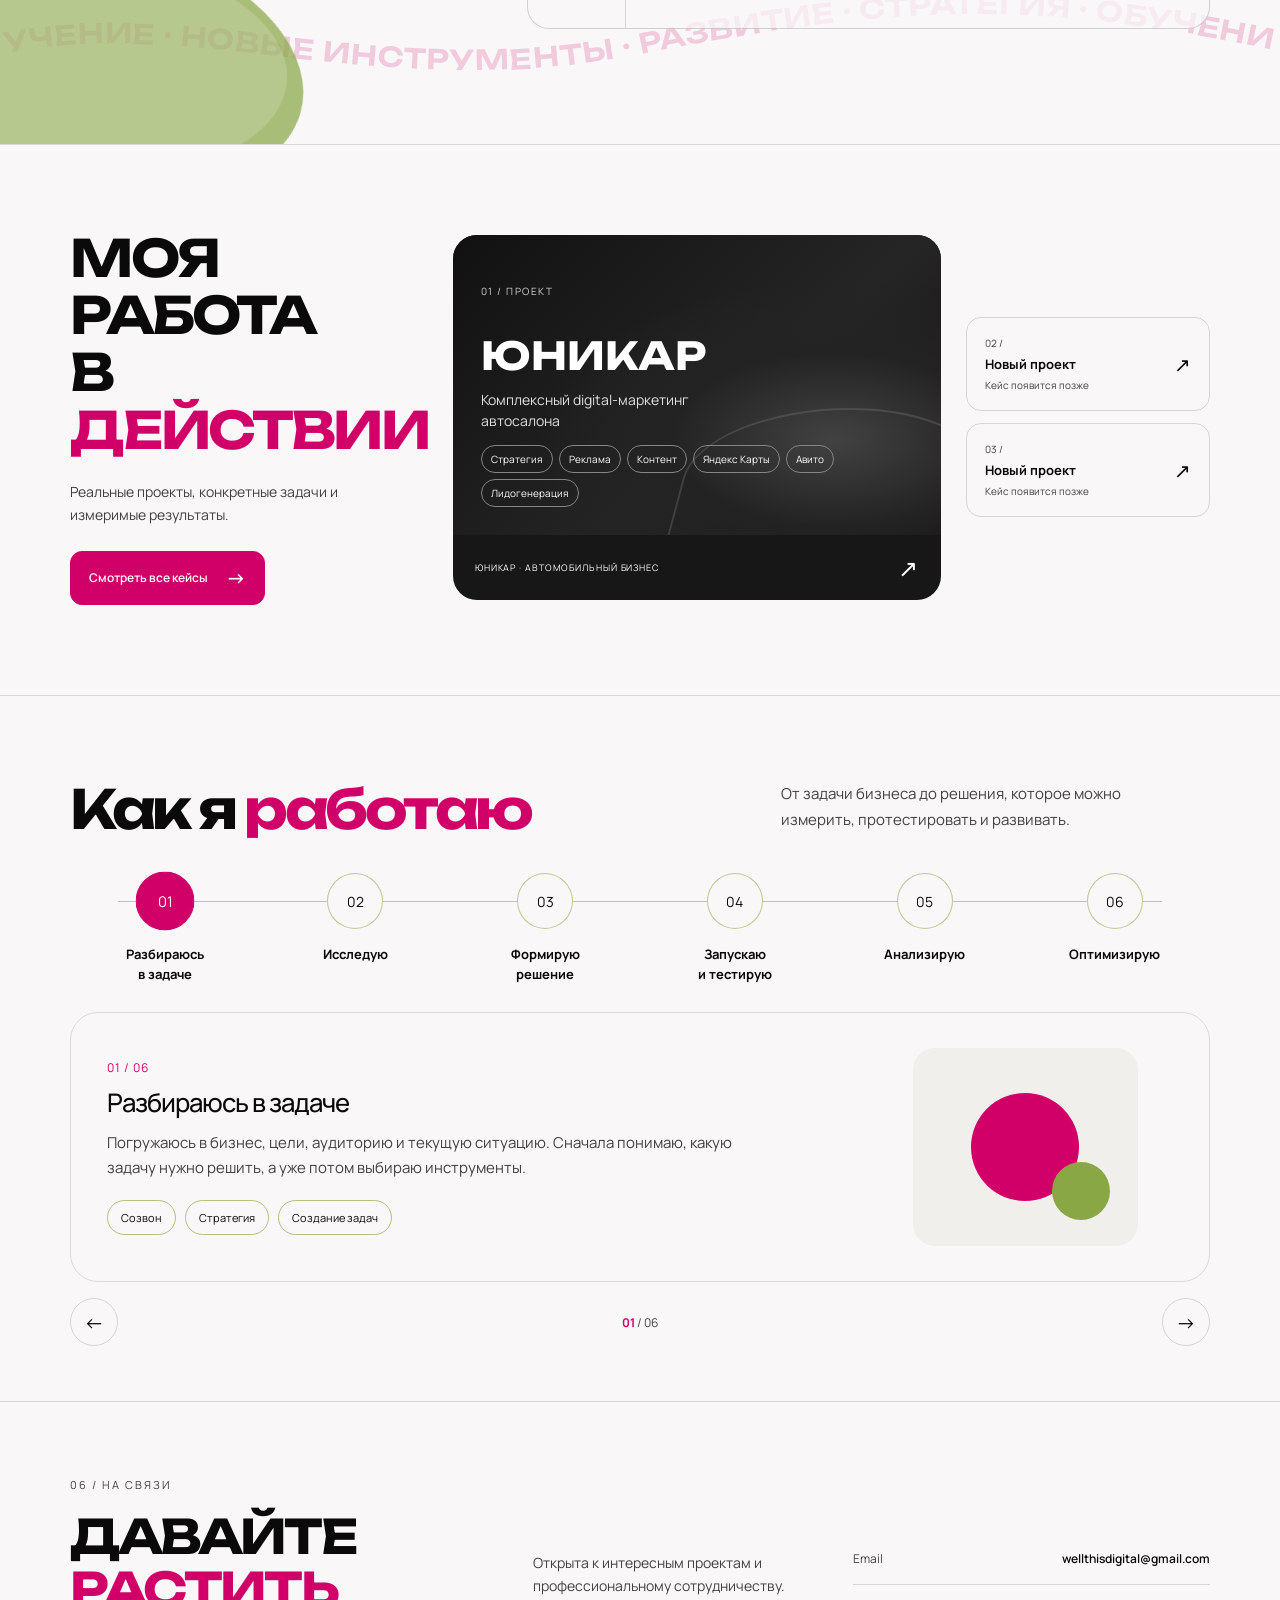
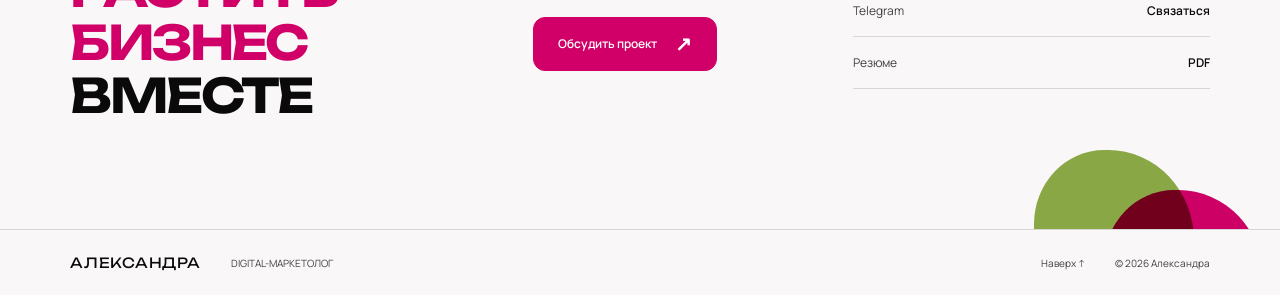
==== commit d9fc9927: "Add blog link to navigation in index.html" ====
--- a/index.html
+++ b/index.html
@@ -26,6 +26,7 @@
       <a href="#approach">Обучение</a>
       <a href="#cases">Кейсы</a>
       <a href="#skills">Компетенции</a>
+      <a href="blog.html">БЛОГ</a>
       <a href="#contacts">Контакты</a>
     </nav>
   </header>
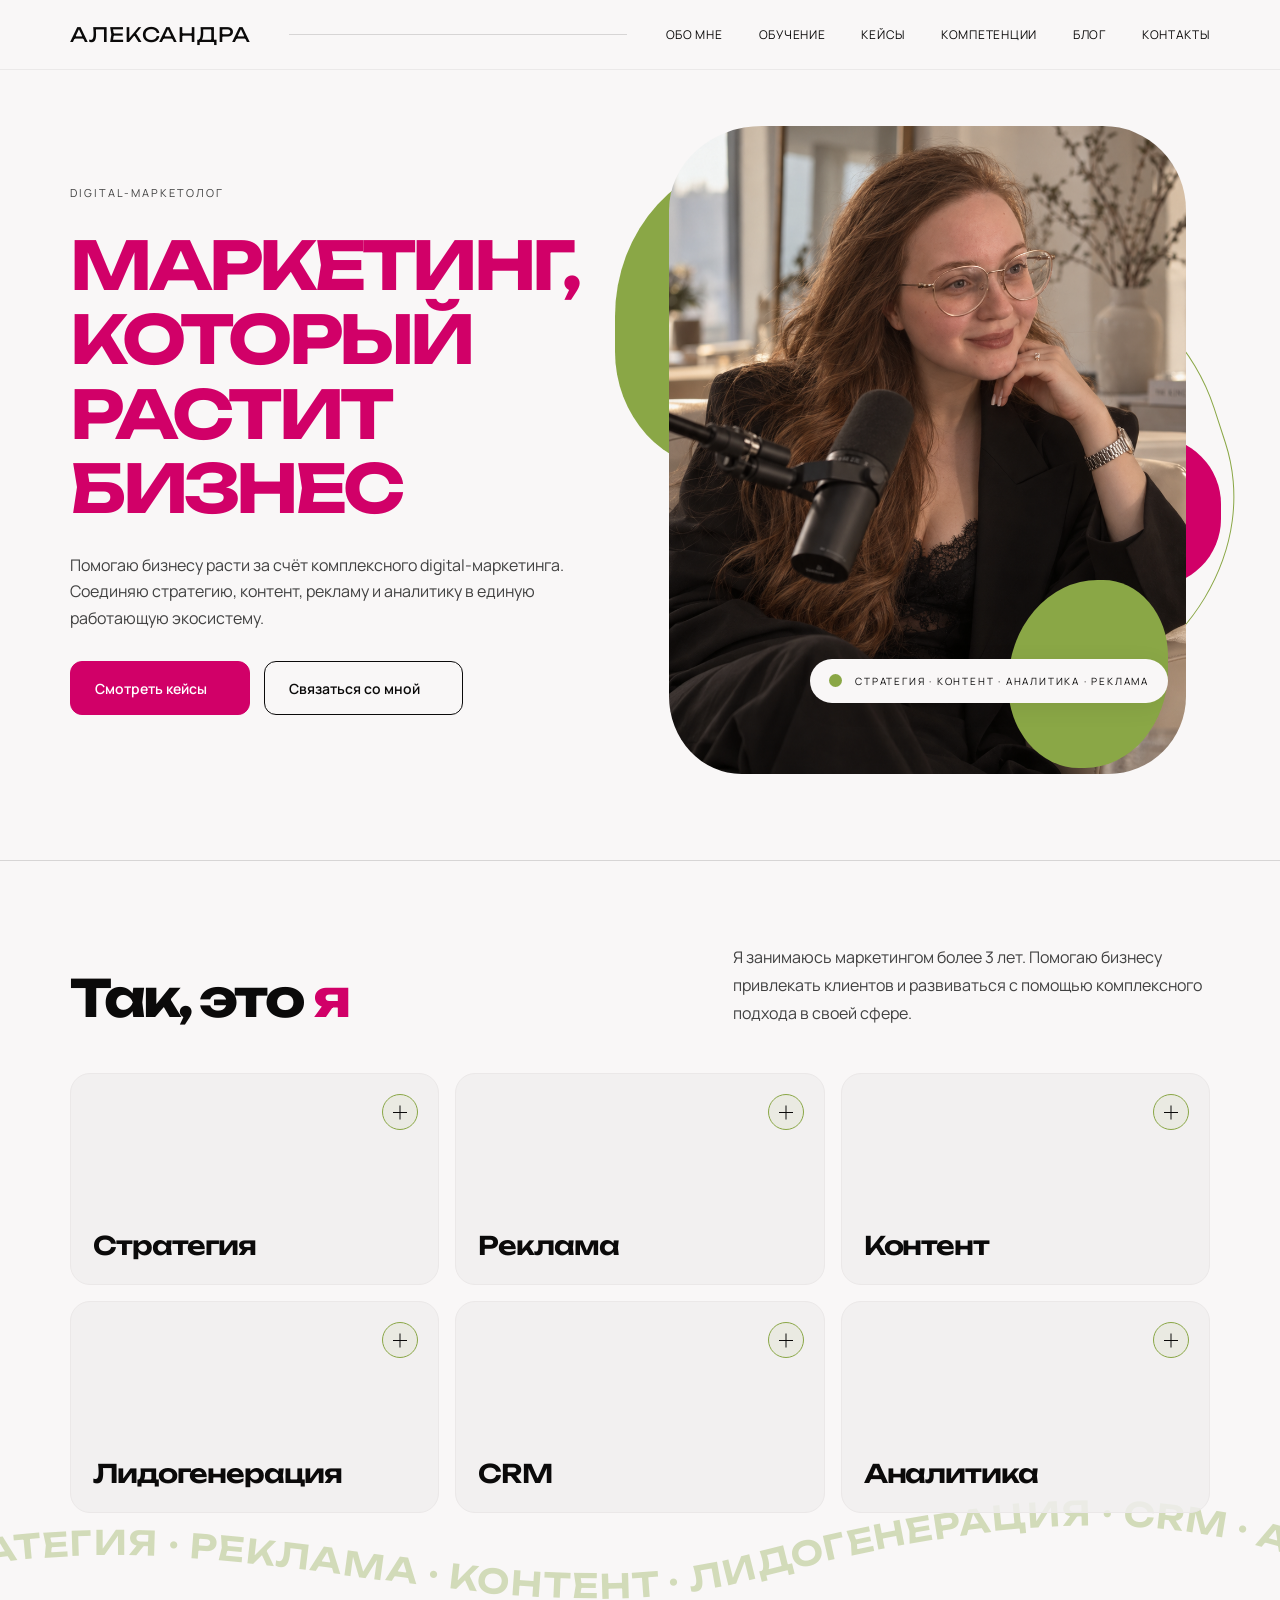
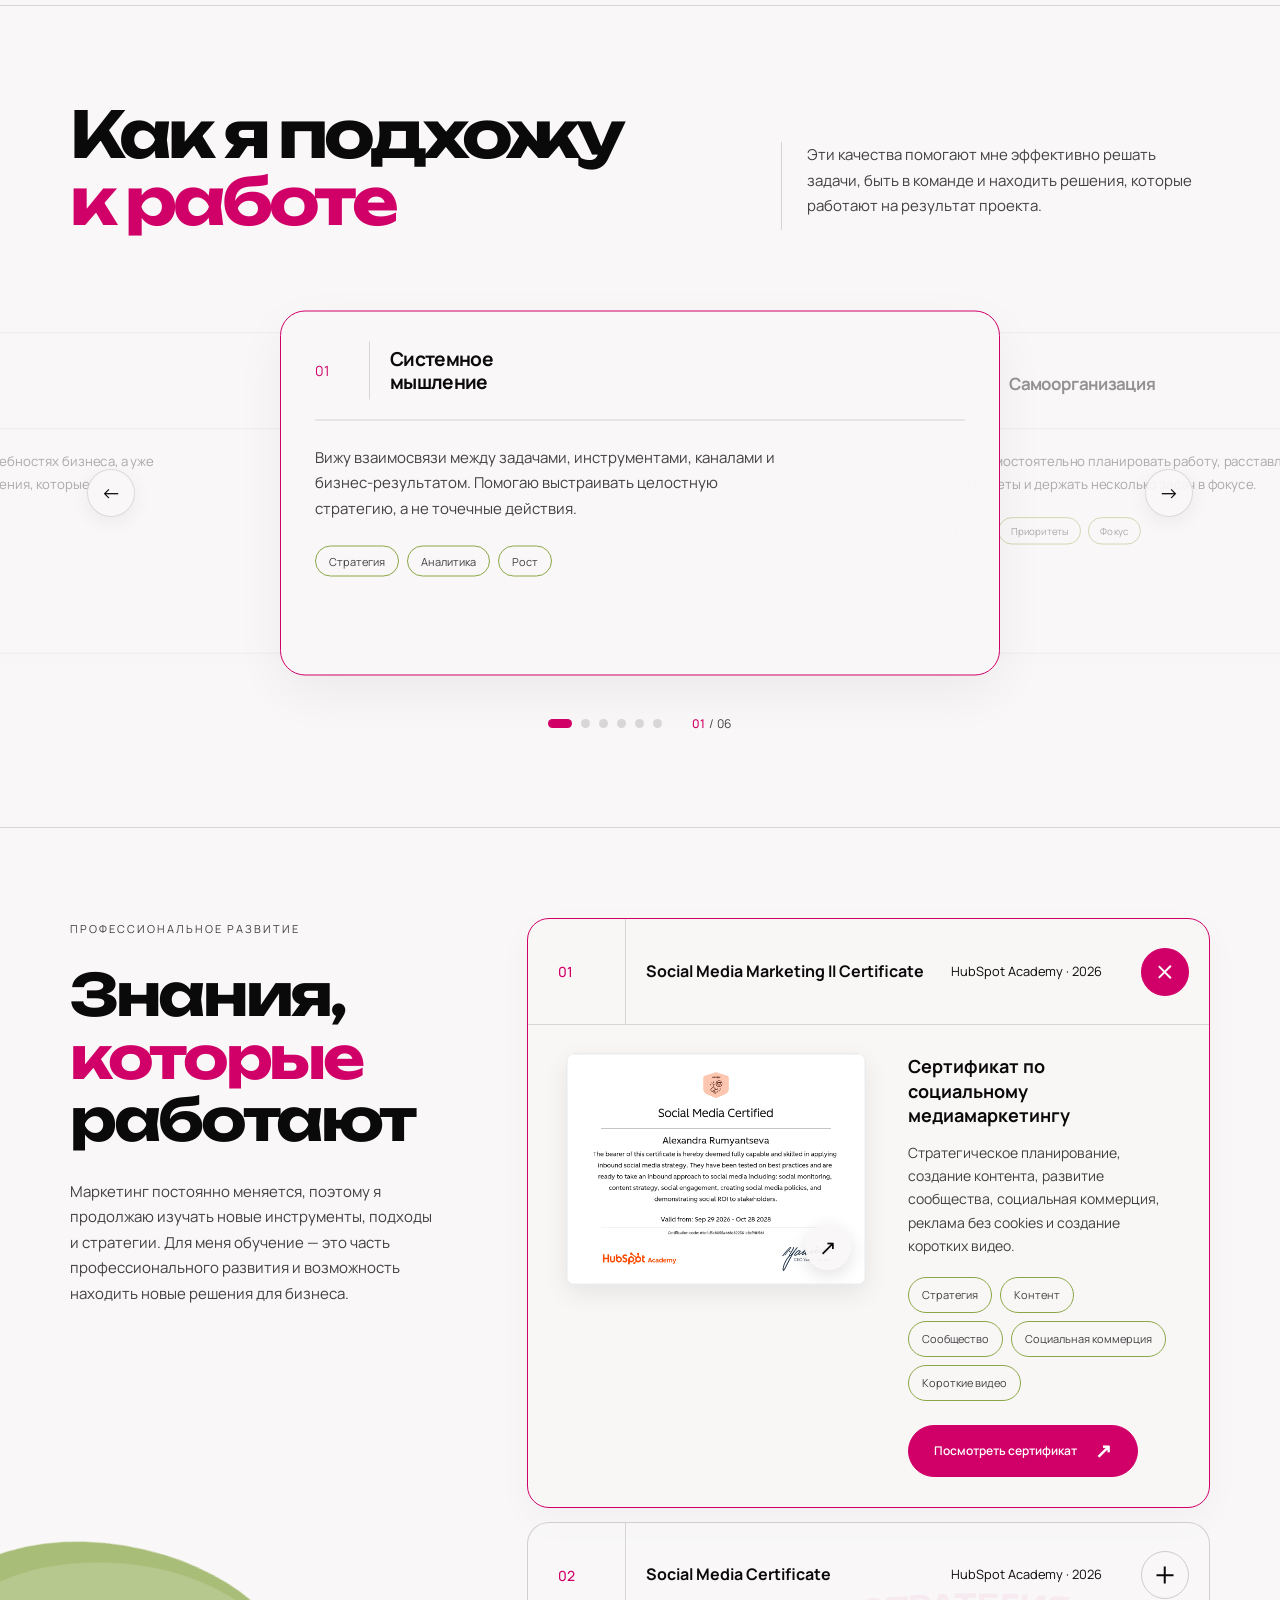
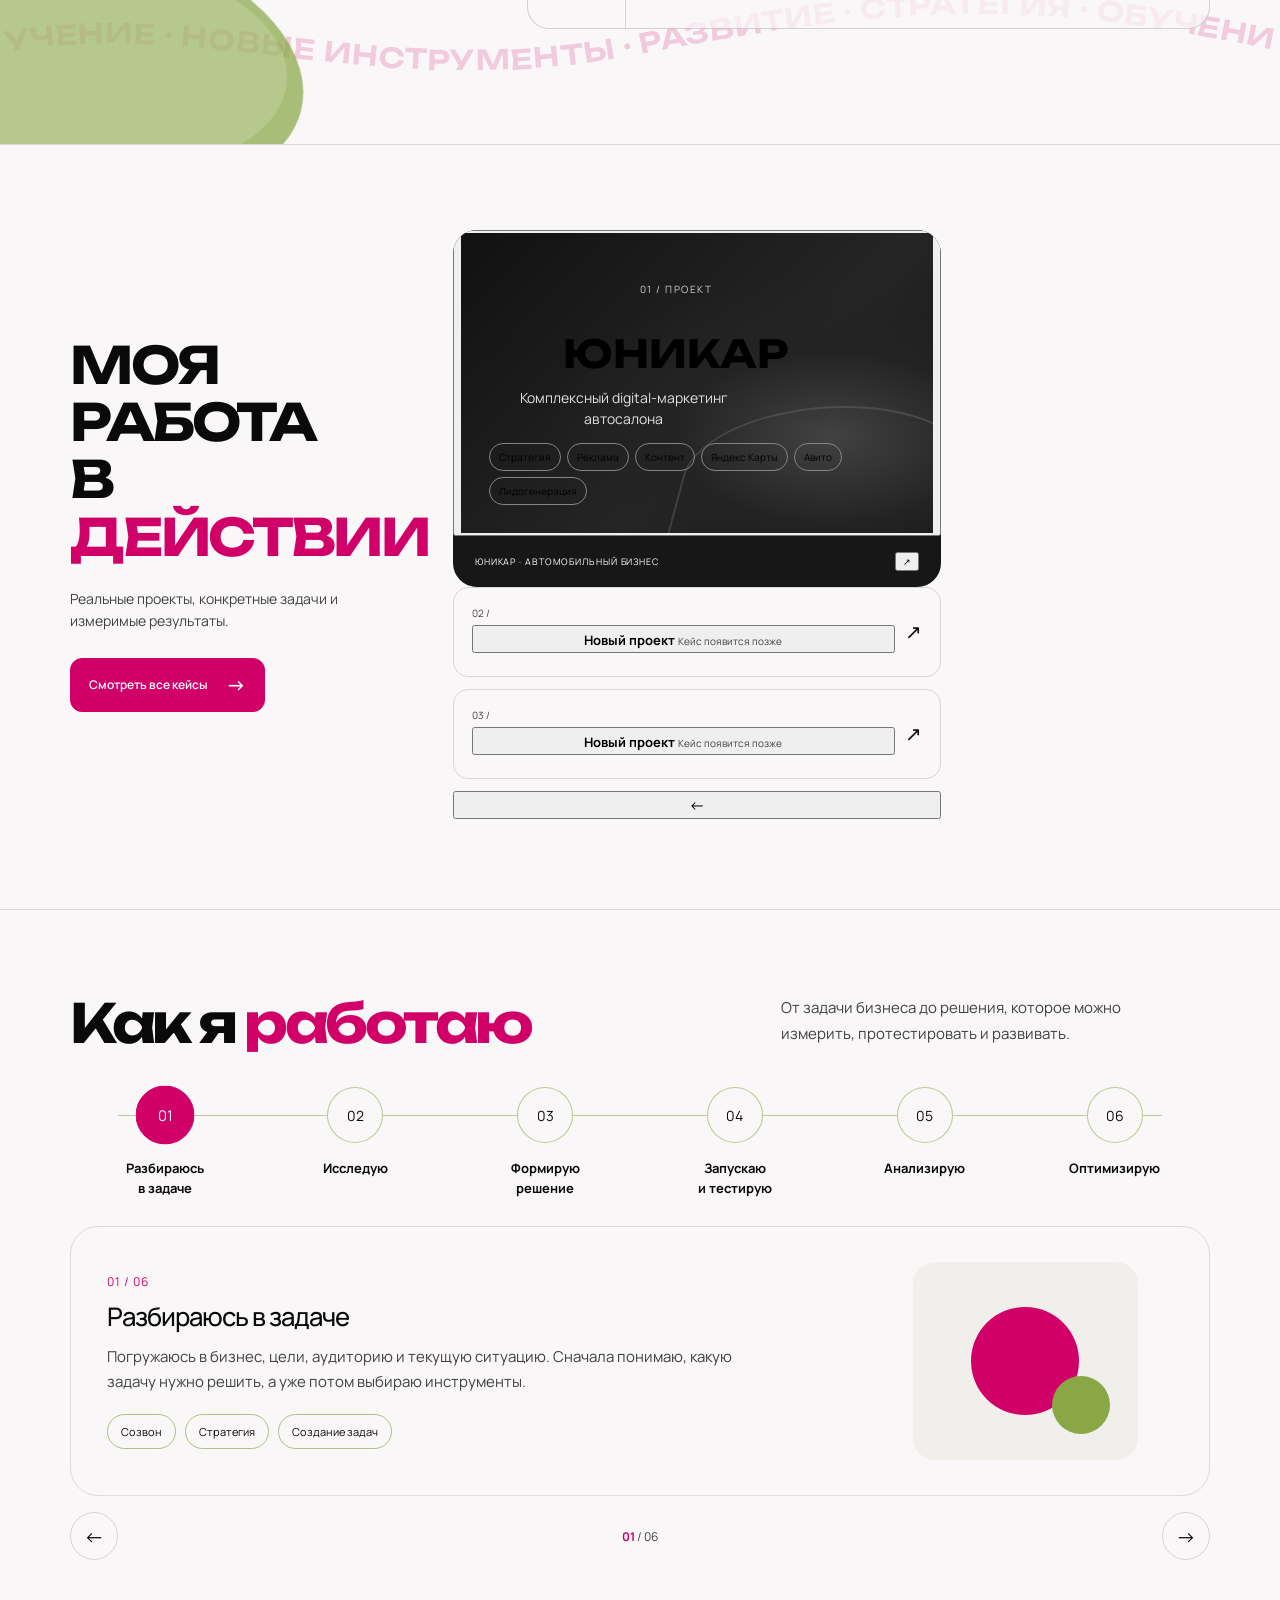
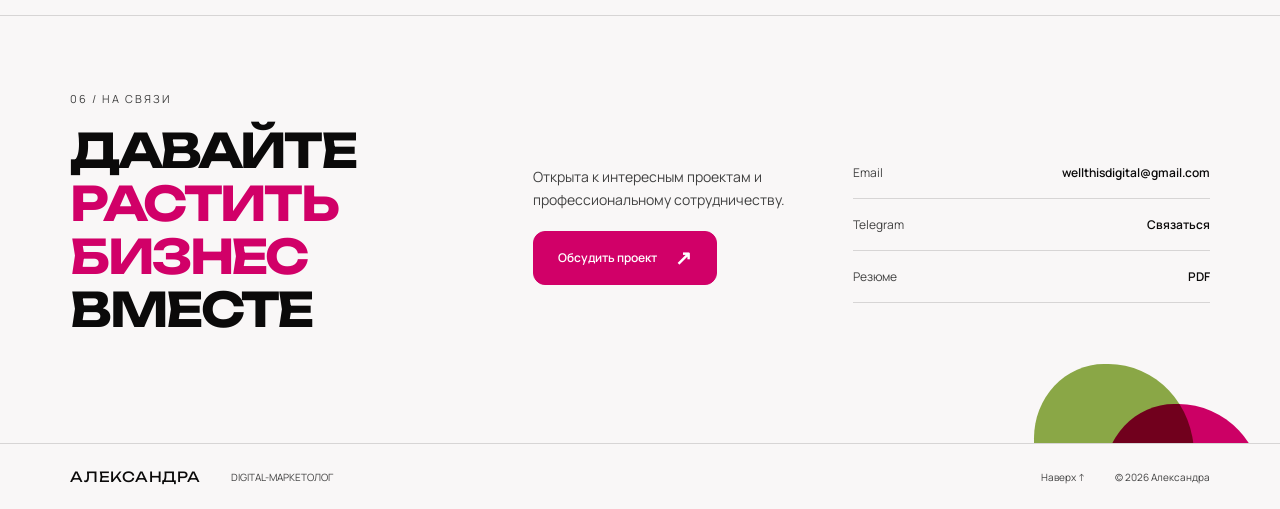
==== commit 3ad02fa6: "Refactor cases section and update project details" ====
--- a/index.html
+++ b/index.html
@@ -632,28 +632,131 @@
         </svg>
       </div>
     </section>
-    <section class="section-wrap cases-section" id="cases" aria-labelledby="cases-title">
-      <div class="cases-intro">
-        <h2 id="cases-title">МОЯ РАБОТА<br>В <span>ДЕЙСТВИИ</span></h2>
-        <p>Реальные проекты, конкретные задачи и измеримые результаты.</p>
-        <a class="button button-primary" href="#unic ar-case" onclick="return false">Смотреть все кейсы <span aria-hidden="true">→</span></a>
-      </div>
-      <article class="featured-case" id="unicar-case">
+  
+<section class="section-wrap cases-section" id="cases" aria-labelledby="cases-title">
+
+  <!-- Заголовок слева -->
+  <div class="cases-intro">
+    <h2 id="cases-title">МОЯ РАБОТА<br>В <span>ДЕЙСТВИИ</span></h2>
+    <p>Реальные проекты, конкретные задачи и измеримые результаты.</p>
+    <a class="button button-primary" href="#case-carousel">
+      Смотреть все кейсы <span aria-hidden="true">→</span>
+    </a>
+  </div>
+
+  <!-- Карусель проектов -->
+  <div class="cases-carousel" id="case-carousel"
+       aria-label="Мои проекты">
+
+    <!-- Большая карточка выбранного проекта -->
+    <article class="featured-case" data-case-id="unicar">
+
+      <button class="case-open-area" type="button"
+              data-open-case="unicar"
+              aria-label="Подробнее о проекте Юникар">
+
         <div class="case-visual">
           <div class="case-placeholder">
             <span class="case-number">01 / ПРОЕКТ</span>
             <div class="case-brand">ЮНИКАР</div>
             <p>Комплексный digital-маркетинг автосалона</p>
-            <div class="case-tags"><span>Стратегия</span><span>Реклама</span><span>Контент</span><span>Яндекс Карты</span><span>Авито</span><span>Лидогенерация</span></div>
-          </div>
-        </div>
-        <div class="case-footer"><span>ЮНИКАР · АВТОМОБИЛЬНЫЙ БИЗНЕС</span><a href="#contacts" aria-label="Обсудить кейс Юникар">↗</a></div>
+
+            <div class="case-tags">
+              <span>Стратегия</span>
+              <span>Реклама</span>
+              <span>Контент</span>
+              <span>Яндекс Карты</span>
+              <span>Авито</span>
+              <span>Лидогенерация</span>
+            </div>
+          </div>
+        </div>
+
+      </button>
+
+      <div class="case-footer">
+        <span>ЮНИКАР · АВТОМОБИЛЬНЫЙ БИЗНЕС</span>
+
+        <!-- Эта стрелка переключает проекты -->
+        <button class="case-next" type="button"
+                aria-label="Следующий проект">
+          ↗
+        </button>
+      </div>
+    </article>
+
+    <!-- Два следующих проекта -->
+    <div class="case-teasers">
+
+      <article class="teaser-card" data-case-id="project-02">
+        <span class="teaser-number">02 /</span>
+        <button class="teaser-open" type="button"
+                data-open-case="project-02">
+          <span class="teaser-title">Новый проект</span>
+          <span class="teaser-caption">Кейс появится позже</span>
+        </button>
+        <span class="teaser-arrow" aria-hidden="true">↗</span>
       </article>
-      <div class="case-teasers" aria-label="Другие проекты в подготовке">
-        <div class="teaser-card"><span class="teaser-number">02 /</span><span class="teaser-title">Новый проект</span><span class="teaser-caption">Кейс появится позже</span><span class="teaser-arrow">↗</span></div>
-        <div class="teaser-card"><span class="teaser-number">03 /</span><span class="teaser-title">Новый проект</span><span class="teaser-caption">Кейс появится позже</span><span class="teaser-arrow">↗</span></div>
-      </div>
-    </section>
+
+      <article class="teaser-card" data-case-id="project-03">
+        <span class="teaser-number">03 /</span>
+        <button class="teaser-open" type="button"
+                data-open-case="project-03">
+          <span class="teaser-title">Новый проект</span>
+          <span class="teaser-caption">Кейс появится позже</span>
+        </button>
+        <span class="teaser-arrow" aria-hidden="true">↗</span>
+      </article>
+
+      <!-- Кнопка возврата к предыдущим проектам -->
+      <button class="cases-prev" type="button"
+              aria-label="Предыдущий проект">
+        ←
+      </button>
+
+    </div>
+  </div>
+
+  <!-- Модальное окно с подробностями кейса -->
+  <div class="case-modal" id="case-modal"
+       hidden
+       role="dialog"
+       aria-modal="true"
+       aria-labelledby="case-modal-title">
+
+    <div class="case-modal-backdrop" data-close-case></div>
+
+    <div class="case-modal-content">
+      <button class="case-modal-close" type="button"
+              data-close-case
+              aria-label="Закрыть кейс">
+        ×
+      </button>
+
+      <span class="case-modal-number">01 / ПРОЕКТ</span>
+      <h3 id="case-modal-title">ЮНИКАР</h3>
+
+      <p class="case-modal-description">
+        Комплексный digital-маркетинг автосалона.
+      </p>
+
+      <div class="case-modal-body">
+        <!-- Подробное описание проекта добавим отдельно -->
+      </div>
+
+      <div class="case-modal-navigation">
+        <button class="case-modal-prev" type="button">
+          ← Предыдущий кейс
+        </button>
+        <button class="case-modal-next" type="button">
+          Следующий кейс →
+        </button>
+      </div>
+    </div>
+  </div>
+
+</section>
+
 <!-- =====================================================
      05. КАК Я РАБОТАЮ
 ===================================================== -->
--- a/styles.css
+++ b/styles.css
@@ -3433,3 +3433,1498 @@
 .work-process-controls {
   margin-top: 16px;
 }
+/* =========================================================
+   BLOG — PAGE
+========================================================= */
+
+.blog-page {
+  width: min(100% - 80px, 1600px);
+  margin: 0 auto;
+  padding: 70px 0 100px;
+}
+
+
+/* =========================================================
+   BLOG HEADER
+========================================================= */
+
+.blog-hero {
+  position: relative;
+
+  display: grid;
+  grid-template-columns: minmax(0, 1fr) minmax(300px, 420px);
+
+  gap: 60px;
+
+  align-items: end;
+
+  min-height: 260px;
+
+  padding: 25px 0 45px;
+}
+
+.blog-hero-main {
+  position: relative;
+  z-index: 2;
+}
+
+.blog-hero .section-index {
+  margin-bottom: 28px;
+}
+
+.blog-hero h1 {
+  margin: 0;
+
+  font-family: var(--font-heading);
+
+  font-size: clamp(52px, 6vw, 88px);
+  font-weight: 700;
+
+  line-height: .98;
+
+  letter-spacing: -.065em;
+}
+
+.blog-hero h1 span {
+  color: var(--pink);
+}
+
+.blog-hero-text {
+  position: relative;
+  z-index: 2;
+
+  padding-bottom: 6px;
+}
+
+.blog-hero-text p {
+  max-width: 390px;
+
+  margin: 0;
+
+  color: var(--graphite);
+
+  font-size: 15px;
+  line-height: 1.65;
+}
+
+
+/* =========================================================
+   HERO SHAPE
+========================================================= */
+
+.blog-hero-shape {
+  position: absolute;
+
+  z-index: 0;
+
+  right: 40px;
+  top: 45px;
+
+  width: 130px;
+  height: 130px;
+}
+
+.blog-shape-pink {
+  position: absolute;
+
+  width: 78px;
+  height: 78px;
+
+  left: 0;
+  top: 0;
+
+  border-radius: 50%;
+
+  background: var(--pink);
+}
+
+.blog-shape-olive {
+  position: absolute;
+
+  width: 46px;
+  height: 46px;
+
+  right: 0;
+  bottom: 0;
+
+  border-radius: 50%;
+
+  background: var(--olive);
+}
+
+
+/* =========================================================
+   CATEGORIES
+========================================================= */
+
+.blog-categories {
+  display: flex;
+  flex-wrap: wrap;
+
+  gap: 10px;
+
+  margin-bottom: 28px;
+}
+
+.blog-category {
+  min-height: 38px;
+
+  padding: 7px 17px;
+
+  border: 1px solid rgba(138, 167, 70, .55);
+  border-radius: 999px;
+
+  background: transparent;
+
+  color: var(--black);
+
+  font-family: var(--font-body);
+  font-size: 12px;
+
+  cursor: pointer;
+
+  transition:
+    background .25s ease,
+    color .25s ease,
+    border-color .25s ease,
+    transform .25s ease;
+}
+
+.blog-category:hover {
+  transform: translateY(-2px);
+}
+
+.blog-category.is-active {
+  background: var(--pink);
+  border-color: var(--pink);
+
+  color: white;
+}
+
+
+/* =========================================================
+   FEATURED ARTICLE
+========================================================= */
+
+.blog-featured {
+  display: grid;
+
+  grid-template-columns: minmax(0, .9fr) minmax(400px, 1.1fr);
+
+  min-height: 360px;
+
+  margin-bottom: 22px;
+
+  border: 1px solid var(--line);
+  border-radius: 28px;
+
+  overflow: hidden;
+
+  background: var(--cream);
+}
+
+.blog-featured-content {
+  display: flex;
+  flex-direction: column;
+  justify-content: center;
+
+  padding: 42px 40px;
+}
+
+.blog-card-label {
+  display: block;
+
+  margin-bottom: 18px;
+
+  color: var(--pink);
+
+  font-size: 10px;
+  font-weight: 700;
+
+  letter-spacing: .08em;
+}
+
+.blog-featured h2 {
+  max-width: 560px;
+
+  margin: 0 0 16px;
+
+  font-size: clamp(30px, 3vw, 44px);
+
+  font-weight: 500;
+
+  line-height: 1.05;
+
+  letter-spacing: -.045em;
+}
+
+.blog-featured p {
+  max-width: 500px;
+
+  margin: 0 0 18px;
+
+  color: var(--graphite);
+
+  font-size: 14px;
+  line-height: 1.65;
+}
+
+.blog-card-meta {
+  display: flex;
+  gap: 9px;
+
+  margin-bottom: 22px;
+
+  color: var(--graphite);
+
+  font-size: 10px;
+}
+
+.blog-read-button {
+  display: inline-flex;
+  align-items: center;
+  justify-content: center;
+
+  width: fit-content;
+
+  gap: 15px;
+
+  min-height: 40px;
+
+  padding: 8px 17px;
+
+  border: 1px solid var(--olive);
+  border-radius: 999px;
+
+  color: var(--black);
+
+  font-size: 11px;
+  font-weight: 600;
+
+  text-decoration: none;
+
+  transition:
+    background .25s ease,
+    color .25s ease,
+    transform .25s ease;
+}
+
+.blog-read-button:hover {
+  background: var(--pink);
+  border-color: var(--pink);
+
+  color: white;
+
+  transform: translateY(-2px);
+}
+
+
+/* =========================================================
+   FEATURED IMAGE
+========================================================= */
+
+.blog-featured-image {
+  min-height: 360px;
+
+  padding: 18px;
+}
+
+.blog-image-placeholder {
+  position: relative;
+
+  width: 100%;
+  height: 100%;
+
+  min-height: 320px;
+
+  overflow: hidden;
+
+  border-radius: 20px;
+
+  background:
+    linear-gradient(
+      135deg,
+      #ded9d1 0%,
+      #eeeae4 45%,
+      #cfc8be 100%
+    );
+}
+
+
+/* Имитация изображения пока нет фотографии */
+
+.blog-image-placeholder::before {
+  content: "";
+
+  position: absolute;
+
+  width: 160px;
+  height: 160px;
+
+  right: 20%;
+  bottom: 15%;
+
+  border-radius: 50%;
+
+  background: #f7f5f1;
+
+  box-shadow:
+    -110px 65px 0 -35px rgba(80, 75, 68, .35);
+}
+
+.blog-image-placeholder::after {
+  content: "";
+
+  position: absolute;
+
+  width: 100%;
+  height: 55%;
+
+  left: 0;
+  bottom: 0;
+
+  background:
+    linear-gradient(
+      135deg,
+      transparent 0 38%,
+      rgba(255,255,255,.4) 39% 55%,
+      transparent 56%
+    );
+}
+
+
+/* =========================================================
+   ARTICLES GRID
+========================================================= */
+
+.blog-grid {
+  display: grid;
+
+  grid-template-columns: repeat(3, minmax(0, 1fr));
+
+  gap: 14px;
+
+  margin-top: 14px;
+}
+
+
+/* =========================================================
+   ARTICLE CARD
+========================================================= */
+
+.blog-card {
+  display: grid;
+
+  grid-template-columns: minmax(0, 1fr) 105px;
+
+  min-height: 225px;
+
+  border: 1px solid var(--line);
+  border-radius: 22px;
+
+  overflow: hidden;
+
+  background: var(--cream);
+
+  transition:
+    transform .3s ease,
+    border-color .3s ease;
+}
+
+.blog-card:hover {
+  transform: translateY(-4px);
+
+  border-color: rgba(138, 167, 70, .65);
+}
+
+.blog-card-info {
+  display: flex;
+  flex-direction: column;
+
+  padding: 20px 17px 15px;
+}
+
+.blog-card-category {
+  display: block;
+
+  margin-bottom: 13px;
+
+  color: var(--pink);
+
+  font-size: 9px;
+  font-weight: 700;
+
+  letter-spacing: .08em;
+}
+
+.blog-card h3 {
+  margin: 0 0 10px;
+
+  font-size: 17px;
+  font-weight: 600;
+
+  line-height: 1.12;
+
+  letter-spacing: -.025em;
+}
+
+.blog-card p {
+  margin: 0;
+
+  color: var(--graphite);
+
+  font-size: 11px;
+  line-height: 1.5;
+}
+
+.blog-card-bottom {
+  display: flex;
+
+  align-items: center;
+  justify-content: space-between;
+
+  gap: 10px;
+
+  margin-top: auto;
+  padding-top: 15px;
+
+  color: var(--graphite);
+
+  font-size: 9px;
+}
+
+.blog-card-bottom a {
+  color: var(--black);
+
+  text-decoration: none;
+
+  font-weight: 600;
+
+  white-space: nowrap;
+}
+
+.blog-card-bottom a:hover {
+  color: var(--pink);
+}
+
+
+/* =========================================================
+   CARD IMAGE
+========================================================= */
+
+.blog-card-image {
+  position: relative;
+
+  min-height: 100%;
+
+  overflow: hidden;
+
+  background:
+    linear-gradient(
+      145deg,
+      #ded9d1,
+      #f0ede8
+    );
+}
+
+.blog-card-image::before {
+  content: "";
+
+  position: absolute;
+
+  width: 75px;
+  height: 75px;
+
+  right: -10px;
+  top: 30px;
+
+  border-radius: 50%;
+
+  background: #d9d2c8;
+}
+
+.blog-card-image::after {
+  content: "";
+
+  position: absolute;
+
+  width: 65px;
+  height: 95px;
+
+  left: 15px;
+  bottom: 15px;
+
+  border-radius: 45% 45% 5px 5px;
+
+  background: rgba(255,255,255,.75);
+
+  transform: rotate(-8deg);
+}
+
+
+/* =========================================================
+   LOAD MORE
+========================================================= */
+
+.blog-load-more {
+  display: flex;
+  justify-content: center;
+
+  margin-top: 32px;
+}
+
+.blog-load-more button {
+  display: inline-flex;
+  align-items: center;
+
+  gap: 15px;
+
+  min-height: 42px;
+
+  padding: 8px 20px;
+
+  border: 1px solid var(--pink);
+  border-radius: 999px;
+
+  background: transparent;
+
+  color: var(--pink);
+
+  font-family: var(--font-body);
+  font-size: 11px;
+
+  cursor: pointer;
+
+  transition:
+    background .25s ease,
+    color .25s ease;
+}
+
+.blog-load-more button:hover {
+  background: var(--pink);
+
+  color: white;
+}
+
+
+/* =========================================================
+   HIDDEN ARTICLE
+========================================================= */
+
+.blog-card.is-hidden {
+  display: none;
+}
+
+
+/* =========================================================
+   MOBILE HEADER
+========================================================= */
+
+.blog-page + * {
+  box-sizing: border-box;
+}
+
+
+/* =========================================================
+   TABLET
+========================================================= */
+
+@media (max-width: 1050px) {
+
+  .blog-page {
+    width: min(100% - 48px, 900px);
+  }
+
+  .blog-hero {
+    grid-template-columns: 1fr .65fr;
+  }
+
+  .blog-grid {
+    grid-template-columns: repeat(2, 1fr);
+  }
+
+  .blog-featured {
+    grid-template-columns: 1fr 1fr;
+  }
+
+}
+
+
+/* =========================================================
+   MOBILE
+========================================================= */
+
+@media (max-width: 760px) {
+
+  .blog-page {
+    width: min(100% - 32px, 600px);
+
+    padding-top: 45px;
+    padding-bottom: 70px;
+  }
+
+
+  /* HERO */
+
+  .blog-hero {
+    display: block;
+
+    min-height: auto;
+
+    padding: 15px 0 30px;
+  }
+
+  .blog-hero .section-index {
+    margin-bottom: 20px;
+  }
+
+  .blog-hero h1 {
+    font-size: clamp(42px, 12vw, 62px);
+  }
+
+  .blog-hero-text {
+    margin-top: 25px;
+  }
+
+  .blog-hero-text p {
+    max-width: 340px;
+
+    font-size: 13px;
+  }
+
+  .blog-hero-shape {
+    right: 5px;
+    top: 35px;
+
+    width: 95px;
+    height: 95px;
+  }
+
+  .blog-shape-pink {
+    width: 58px;
+    height: 58px;
+  }
+
+  .blog-shape-olive {
+    width: 34px;
+    height: 34px;
+  }
+
+
+  /* CATEGORIES */
+
+  .blog-categories {
+    flex-wrap: nowrap;
+
+    overflow-x: auto;
+
+    padding-bottom: 5px;
+
+    scrollbar-width: none;
+  }
+
+  .blog-categories::-webkit-scrollbar {
+    display: none;
+  }
+
+  .blog-category {
+    flex: 0 0 auto;
+  }
+
+
+  /* FEATURED */
+
+  .blog-featured {
+    display: flex;
+    flex-direction: column;
+
+    min-height: auto;
+
+    border-radius: 22px;
+  }
+
+  .blog-featured-content {
+    padding: 25px 22px;
+  }
+
+  .blog-featured h2 {
+    font-size: 28px;
+  }
+
+  .blog-featured-image {
+    min-height: 230px;
+
+    padding: 0 12px 12px;
+  }
+
+  .blog-image-placeholder {
+    min-height: 215px;
+
+    border-radius: 17px;
+  }
+
+
+  /* GRID */
+
+  .blog-grid {
+    grid-template-columns: 1fr;
+
+    gap: 12px;
+  }
+
+  .blog-card {
+    min-height: 190px;
+
+    grid-template-columns: minmax(0, 1fr) 100px;
+  }
+
+}
+
+
+/* =========================================================
+   SMALL MOBILE
+========================================================= */
+
+@media (max-width: 420px) {
+
+  .blog-page {
+    width: calc(100% - 24px);
+  }
+
+  .blog-hero h1 {
+    font-size: 41px;
+  }
+
+  .blog-featured-content {
+    padding: 23px 18px;
+  }
+
+  .blog-card {
+    grid-template-columns: minmax(0, 1fr) 85px;
+  }
+
+}
+/* =========================================================
+   BLOG — ФИНАЛЬНАЯ НАСТРОЙКА HERO
+========================================================= */
+
+/* ---------------------------------------------------------
+   ШАПКА БЛОГА
+--------------------------------------------------------- */
+
+.blog-page ~ * {
+  box-sizing: border-box;
+}
+
+
+/* ---------------------------------------------------------
+   HERO
+--------------------------------------------------------- */
+
+.blog-hero {
+  grid-template-columns: minmax(0, 1.25fr) minmax(300px, .75fr);
+
+  min-height: 230px;
+
+  padding-top: 10px;
+}
+
+.blog-hero-main {
+  max-width: 900px;
+}
+
+.blog-hero h1 {
+  max-width: 850px;
+
+  font-size: clamp(48px, 5vw, 76px);
+
+  line-height: .94;
+}
+
+
+/* ---------------------------------------------------------
+   ТЕКСТ СПРАВА
+--------------------------------------------------------- */
+
+.blog-hero-text {
+  align-self: end;
+
+  padding-bottom: 12px;
+}
+
+.blog-hero-text p {
+  max-width: 360px;
+}
+
+
+/* ---------------------------------------------------------
+   ФИГУРЫ
+--------------------------------------------------------- */
+
+.blog-hero-shape {
+  right: 35px;
+  top: 35px;
+
+  transform: scale(.9);
+}
+
+
+/* ---------------------------------------------------------
+   ПЕРВЫЙ БЛОК ПОСЛЕ HERO
+--------------------------------------------------------- */
+
+.blog-categories {
+  margin-top: 5px;
+}
+
+
+/* =========================================================
+   HEADER BLOG — ОДНА СТРОКА
+========================================================= */
+
+@media (min-width: 761px) {
+
+  .blog-page {
+    padding-top: 45px;
+  }
+
+  .site-header-inner {
+    display: grid;
+    grid-template-columns: auto minmax(180px, 1fr) auto;
+
+    align-items: center;
+
+    column-gap: 40px;
+  }
+
+  .site-header-line {
+    display: block;
+  }
+
+  .main-nav {
+    display: flex;
+
+    align-items: center;
+
+    gap: 36px;
+  }
+
+  .main-nav a {
+    white-space: nowrap;
+  }
+
+}
+/* =========================================================
+   BLOG — HERO TITLE
+========================================================= */
+
+.blog-hero h1 {
+  width: max-content;
+  max-width: none;
+  white-space: nowrap;
+}
+
+.blog-hero-main {
+  min-width: 0;
+}
+.blog-hero {
+  padding-bottom: 30px;
+}
+
+.blog-categories {
+  margin-top: 0;
+}
+/* =========================================================
+   BLOG / БЛОГ
+   Стили страницы блога. Добавлены отдельно, не меняют
+   существующие компоненты основного сайта.
+========================================================= */
+
+.blog-page {
+  overflow-x: hidden;
+}
+
+.blog-page .site-header {
+  position: relative;
+}
+
+.blog-page .main-nav a.is-active {
+  color: var(--pink);
+}
+
+/* ---------- HERO ---------- */
+
+.blog-hero {
+  display: grid;
+  grid-template-columns: minmax(0, 1.25fr) minmax(300px, .75fr);
+  gap: clamp(35px, 7vw, 110px);
+  align-items: end;
+  min-height: 320px;
+  padding-top: 24px;
+  padding-bottom: 42px;
+  border-bottom: 1px solid var(--line);
+}
+
+.blog-hero-copy {
+  position: relative;
+  z-index: 2;
+}
+
+.blog-hero .section-index {
+  margin: 0 0 35px;
+}
+
+.blog-hero h1 {
+  margin: 0;
+  max-width: 1050px;
+  font: 700 clamp(52px, 7.2vw, 112px)/.96 var(--font-heading);
+  letter-spacing: -.075em;
+}
+
+.blog-hero h1 span {
+  color: var(--pink);
+}
+
+.blog-hero-side {
+  position: relative;
+  min-height: 150px;
+  display: flex;
+  align-items: flex-end;
+  padding-bottom: 10px;
+}
+
+.blog-hero-side p {
+  position: relative;
+  z-index: 3;
+  max-width: 410px;
+  margin: 0;
+  color: var(--graphite);
+  font-size: clamp(15px, 1.25vw, 18px);
+  line-height: 1.6;
+}
+
+.blog-orb {
+  position: absolute;
+  border-radius: 50%;
+  pointer-events: none;
+}
+
+.blog-orb-pink {
+  width: 125px;
+  height: 125px;
+  right: 10%;
+  top: -15px;
+  background: var(--pink);
+}
+
+.blog-orb-olive {
+  width: 72px;
+  height: 72px;
+  right: 1%;
+  top: 58px;
+  background: var(--olive);
+  border: 8px solid var(--cream);
+}
+
+/* ---------- CONTENT ---------- */
+
+.blog-content {
+  padding-top: 28px;
+  padding-bottom: 0;
+}
+
+.blog-filters {
+  display: flex;
+  flex-wrap: wrap;
+  gap: 8px;
+  margin-bottom: 18px;
+}
+
+.blog-filter,
+.blog-more {
+  appearance: none;
+  border: 1px solid rgba(11,10,10,.22);
+  border-radius: 999px;
+  background: transparent;
+  color: var(--black);
+  cursor: pointer;
+  transition:
+    background .22s ease,
+    color .22s ease,
+    border-color .22s ease,
+    transform .22s ease;
+}
+
+.blog-filter {
+  min-height: 36px;
+  padding: 0 15px;
+  font-size: 12px;
+  font-weight: 500;
+}
+
+.blog-filter:hover,
+.blog-more:hover {
+  border-color: var(--pink);
+  color: var(--pink);
+  transform: translateY(-1px);
+}
+
+.blog-filter.is-active {
+  background: var(--pink);
+  border-color: var(--pink);
+  color: #fff;
+}
+
+/* ---------- FEATURED ARTICLE ---------- */
+
+.blog-featured {
+  position: relative;
+  display: grid;
+  grid-template-columns: minmax(0, 1fr) minmax(360px, .72fr);
+  min-height: 385px;
+  overflow: hidden;
+  border: 1px solid rgba(11,10,10,.16);
+  border-radius: 28px;
+  background: #f5f1ee;
+  margin-bottom: 18px;
+}
+
+.blog-featured-copy {
+  display: flex;
+  flex-direction: column;
+  align-items: flex-start;
+  padding: clamp(28px, 4vw, 55px);
+  position: relative;
+  z-index: 2;
+}
+
+.blog-label,
+.blog-card-label {
+  margin: 0 0 22px;
+  color: var(--pink);
+  font-size: 10px;
+  font-weight: 600;
+  letter-spacing: .16em;
+  text-transform: uppercase;
+}
+
+.blog-featured h2 {
+  max-width: 680px;
+  margin: 0 0 20px;
+  font: 600 clamp(31px, 4vw, 57px)/1.02 var(--font-heading);
+  letter-spacing: -.065em;
+}
+
+.blog-featured-copy > p:not(.blog-label) {
+  max-width: 600px;
+  margin: 0 0 26px;
+  color: var(--graphite);
+  font-size: clamp(14px, 1.1vw, 17px);
+  line-height: 1.6;
+}
+
+.blog-meta {
+  margin-top: auto;
+  margin-bottom: 20px;
+  color: var(--graphite);
+  font-size: 11px;
+}
+
+.blog-meta span {
+  padding-inline: 7px;
+  color: var(--pink);
+}
+
+.blog-read-button {
+  display: inline-flex;
+  align-items: center;
+  gap: 20px;
+  min-height: 48px;
+  padding: 0 19px;
+  border: 1px solid var(--olive);
+  border-radius: 999px;
+  background: rgba(249,247,247,.72);
+  font-size: 12px;
+  transition:
+    background .22s ease,
+    color .22s ease,
+    border-color .22s ease,
+    transform .22s ease;
+}
+
+.blog-read-button:hover {
+  background: var(--olive);
+  border-color: var(--olive);
+  color: #fff;
+  transform: translateY(-2px);
+}
+
+.blog-read-button span {
+  font-size: 16px;
+}
+
+/* ---------- IMAGE / ABSTRACT VISUALS ---------- */
+
+.image-slot {
+  position: relative;
+  overflow: hidden;
+  background: #e9e5df;
+}
+
+.image-slot::before,
+.image-slot::after {
+  content: "";
+  position: absolute;
+  pointer-events: none;
+}
+
+.blog-featured-image {
+  min-height: 385px;
+  isolation: isolate;
+}
+
+.blog-featured-image img,
+.blog-card-image img {
+  position: relative;
+  z-index: 3;
+  width: 100%;
+  height: 100%;
+  object-fit: cover;
+}
+
+/* Если картинки пока нет — карточка всё равно выглядит законченной. */
+
+.blog-featured-image::before {
+  width: 72%;
+  height: 72%;
+  right: -12%;
+  top: 12%;
+  border-radius: 50%;
+  background: var(--pink);
+  opacity: .95;
+}
+
+.blog-featured-image::after {
+  width: 58%;
+  height: 58%;
+  left: 8%;
+  bottom: -15%;
+  border-radius: 50%;
+  background: var(--olive);
+  box-shadow: 0 -100px 0 -30px rgba(249,247,247,.72);
+}
+
+.image-slot-content {
+  background: linear-gradient(
+    135deg,
+    #e7e2da 0%,
+    #f1ede8 48%,
+    #ded8cf 100%
+  );
+}
+
+/* ---------- ARTICLE GRID ---------- */
+
+.blog-grid {
+  display: grid;
+  grid-template-columns: repeat(3, minmax(0, 1fr));
+  gap: 18px;
+}
+
+.blog-card {
+  min-width: 0;
+  min-height: 270px;
+  display: grid;
+  grid-template-columns: minmax(0, 1fr) 128px;
+  overflow: hidden;
+  border: 1px solid rgba(11,10,10,.16);
+  border-radius: 24px;
+  background: rgba(249,247,247,.7);
+  transition:
+    transform .22s ease,
+    border-color .22s ease,
+    box-shadow .22s ease;
+}
+
+.blog-card:hover {
+  transform: translateY(-3px);
+  border-color: rgba(209,0,104,.35);
+  box-shadow: 0 14px 35px rgba(11,10,10,.07);
+}
+
+.blog-card-copy {
+  min-width: 0;
+  display: flex;
+  flex-direction: column;
+  padding: 20px 18px 17px;
+}
+
+.blog-card-label {
+  margin-bottom: 13px;
+  font-size: 9px;
+}
+
+.blog-card h3 {
+  margin: 0 0 11px;
+  font-size: clamp(15px, 1.2vw, 19px);
+  font-weight: 600;
+  line-height: 1.18;
+  letter-spacing: -.025em;
+}
+
+.blog-card-copy > p:not(.blog-card-label) {
+  margin: 0;
+  color: var(--graphite);
+  font-size: 11px;
+  line-height: 1.55;
+}
+
+.blog-card-bottom {
+  display: flex;
+  align-items: flex-end;
+  justify-content: space-between;
+  gap: 12px;
+  margin-top: auto;
+  padding-top: 20px;
+  font-size: 9px;
+}
+
+.blog-card-bottom span {
+  color: var(--graphite);
+}
+
+.blog-card-bottom a {
+  white-space: nowrap;
+  font-weight: 600;
+  transition: color .2s ease;
+}
+
+.blog-card-bottom a:hover {
+  color: var(--pink);
+}
+
+.blog-card-image {
+  min-height: 270px;
+  background: #e7e3dd;
+}
+
+/* Abstract mini-illustrations */
+
+.blog-card-image::before {
+  width: 78px;
+  height: 78px;
+  top: 28px;
+  right: -10px;
+  border-radius: 50%;
+  background: #d7d0c5;
+}
+
+.blog-card-image::after {
+  width: 72px;
+  height: 135px;
+  left: 22px;
+  bottom: 12px;
+  border-radius: 50px 50px 12px 12px;
+  background: #f9f7f7;
+  transform: rotate(-8deg);
+}
+
+.image-slot-marketing {
+  background: linear-gradient(160deg, #e5e0d8, #f1eee9);
+}
+
+.image-slot-smm {
+  background: linear-gradient(160deg, #e8e4dc, #ddd7cf);
+}
+
+.image-slot-analytics {
+  background: linear-gradient(160deg, #e1ddd6, #f0ede8);
+}
+
+.image-slot-content-alt {
+  background: linear-gradient(160deg, #e9e4dd, #ddd8d0);
+}
+
+.image-slot-crm {
+  background: linear-gradient(160deg, #e4dfd7, #eeeae4);
+}
+
+.image-slot-digital {
+  background: linear-gradient(160deg, #e8e3dc, #ddd8d0);
+}
+
+/* ---------- MORE BUTTON ---------- */
+
+.blog-more {
+  display: flex;
+  align-items: center;
+  justify-content: center;
+  gap: 14px;
+  margin: 18px auto 0;
+  min-height: 46px;
+  padding: 0 20px;
+  font-size: 12px;
+}
+
+.blog-more span {
+  font-size: 16px;
+  line-height: 1;
+}
+
+/* Скрытые фильтром карточки не оставляют пустых мест */
+
+.blog-card[hidden],
+.blog-featured[hidden] {
+  display: none !important;
+}
+
+/* ---------- BLOG FOOTER ---------- */
+
+.blog-page .site-footer {
+  margin-top: 18px;
+}
+
+/* ---------- RESPONSIVE ---------- */
+
+@media (max-width: 1000px) {
+  .blog-hero {
+    grid-template-columns: 1fr;
+    min-height: auto;
+    gap: 35px;
+  }
+
+  .blog-hero-side {
+    min-height: 100px;
+    max-width: 600px;
+  }
+
+  .blog-orb-pink {
+    right: 20%;
+  }
+
+  .blog-grid {
+    grid-template-columns: repeat(2, minmax(0, 1fr));
+  }
+}
+
+@media (max-width: 760px) {
+  .blog-featured {
+    grid-template-columns: 1fr;
+  }
+
+  .blog-featured-image {
+    min-height: 260px;
+    order: -1;
+  }
+
+  .blog-featured-copy {
+    min-height: 330px;
+  }
+
+  .blog-grid {
+    grid-template-columns: 1fr;
+  }
+
+  .blog-card {
+    grid-template-columns: minmax(0, 1fr) 145px;
+  }
+}
+
+@media (max-width: 600px) {
+  .blog-hero {
+    padding-top: 30px;
+    padding-bottom: 35px;
+  }
+
+  .blog-hero .section-index {
+    margin-bottom: 25px;
+  }
+
+  .blog-hero h1 {
+    font-size: clamp(43px, 12.5vw, 66px);
+  }
+
+  .blog-hero-side {
+    min-height: 115px;
+    align-items: flex-end;
+  }
+
+  .blog-orb-pink {
+    width: 90px;
+    height: 90px;
+    right: 17%;
+  }
+
+  .blog-orb-olive {
+    width: 54px;
+    height: 54px;
+    right: 2%;
+    top: 50px;
+    border-width: 5px;
+  }
+
+  .blog-filters {
+    flex-wrap: nowrap;
+    overflow-x: auto;
+    padding-bottom: 5px;
+    margin-inline: -2px;
+    scrollbar-width: none;
+  }
+
+  .blog-filters::-webkit-scrollbar {
+    display: none;
+  }
+
+  .blog-filter {
+    flex: 0 0 auto;
+  }
+
+  .blog-featured {
+    border-radius: 22px;
+  }
+
+  .blog-featured-copy {
+    padding: 26px 22px 24px;
+  }
+
+  .blog-featured h2 {
+    font-size: clamp(29px, 8.5vw, 43px);
+  }
+
+  .blog-featured-image {
+    min-height: 220px;
+  }
+
+  .blog-card {
+    min-height: 220px;
+    grid-template-columns: minmax(0, 1fr) 112px;
+    border-radius: 20px;
+  }
+
+  .blog-card-image {
+    min-height: 220px;
+  }
+
+  .blog-card-copy {
+    padding: 17px 15px 15px;
+  }
+
+  .blog-card h3 {
+    font-size: 15px;
+  }
+
+  .blog-card-copy > p:not(.blog-card-label) {
+    font-size: 10px;
+  }
+
+  .blog-card-image::before {
+    width: 62px;
+    height: 62px;
+  }
+
+  .blog-card-image::after {
+    width: 57px;
+    height: 110px;
+    left: 15px;
+  }
+}
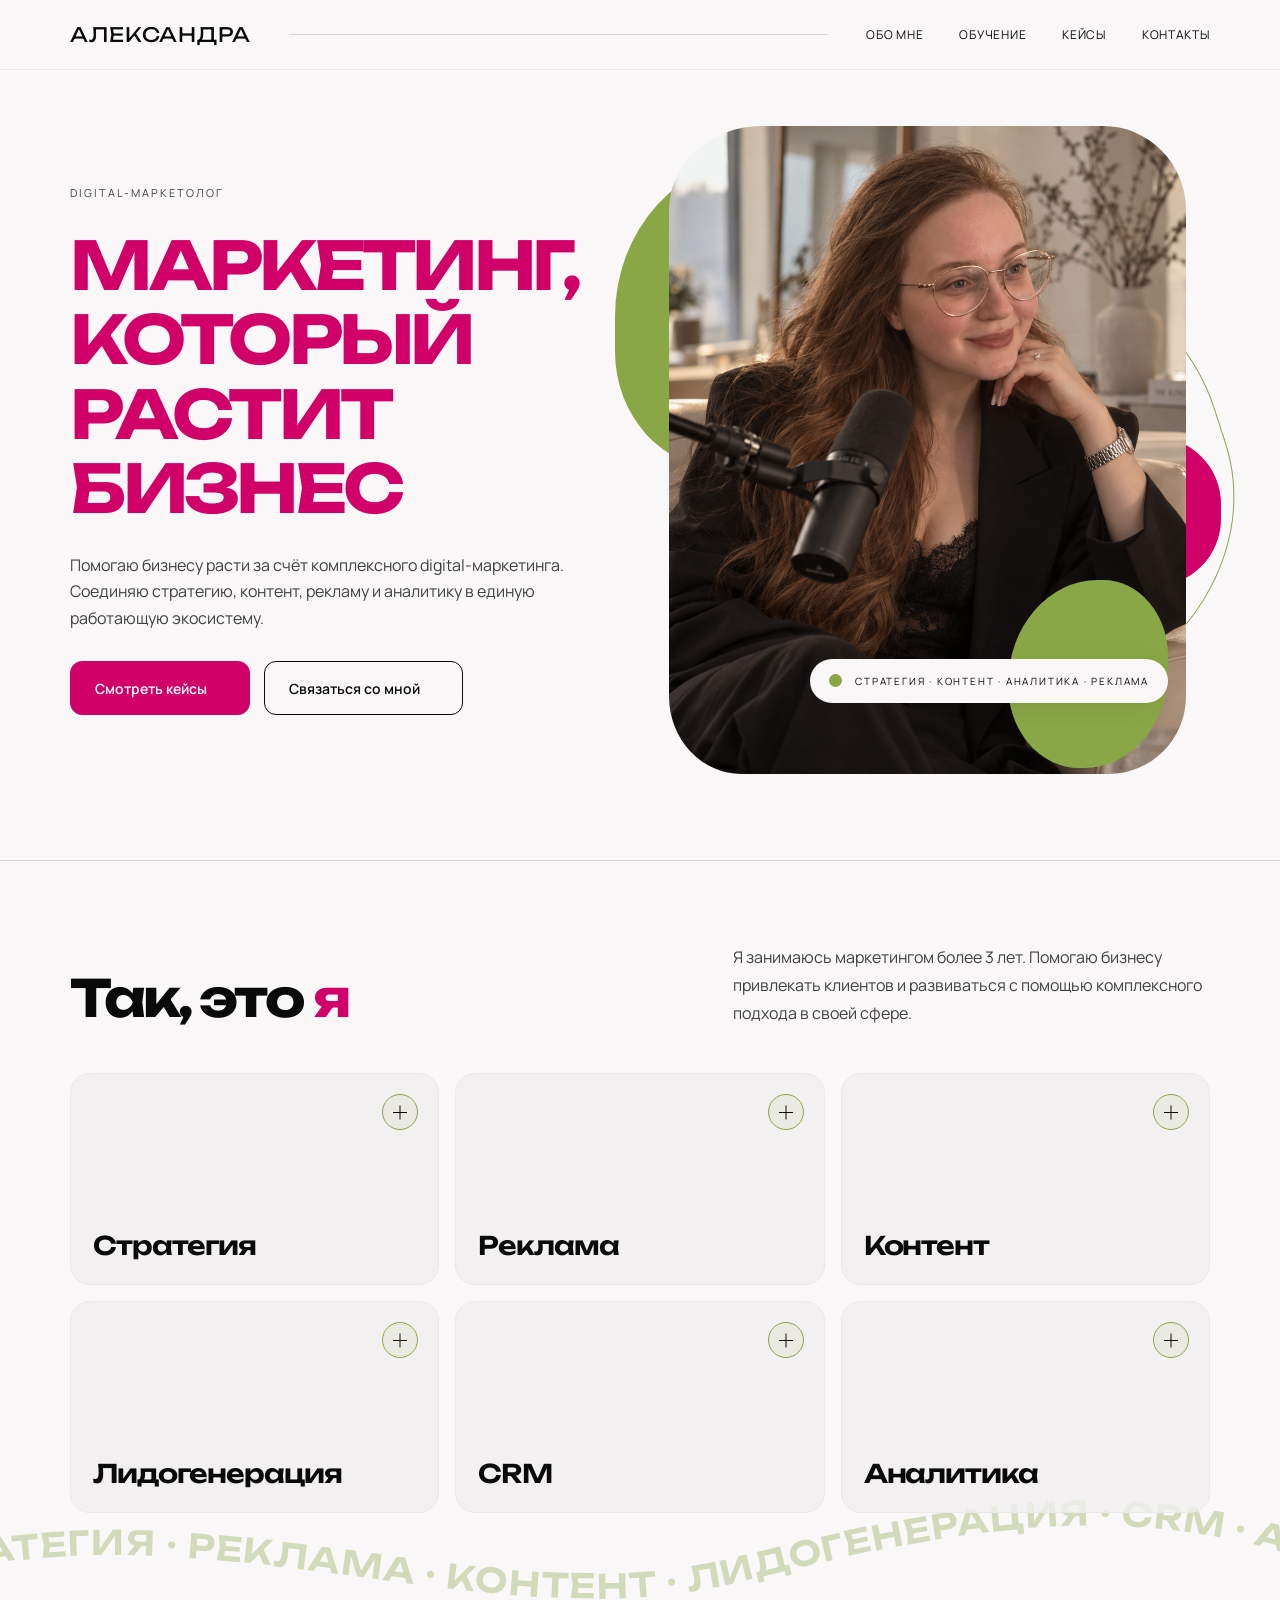
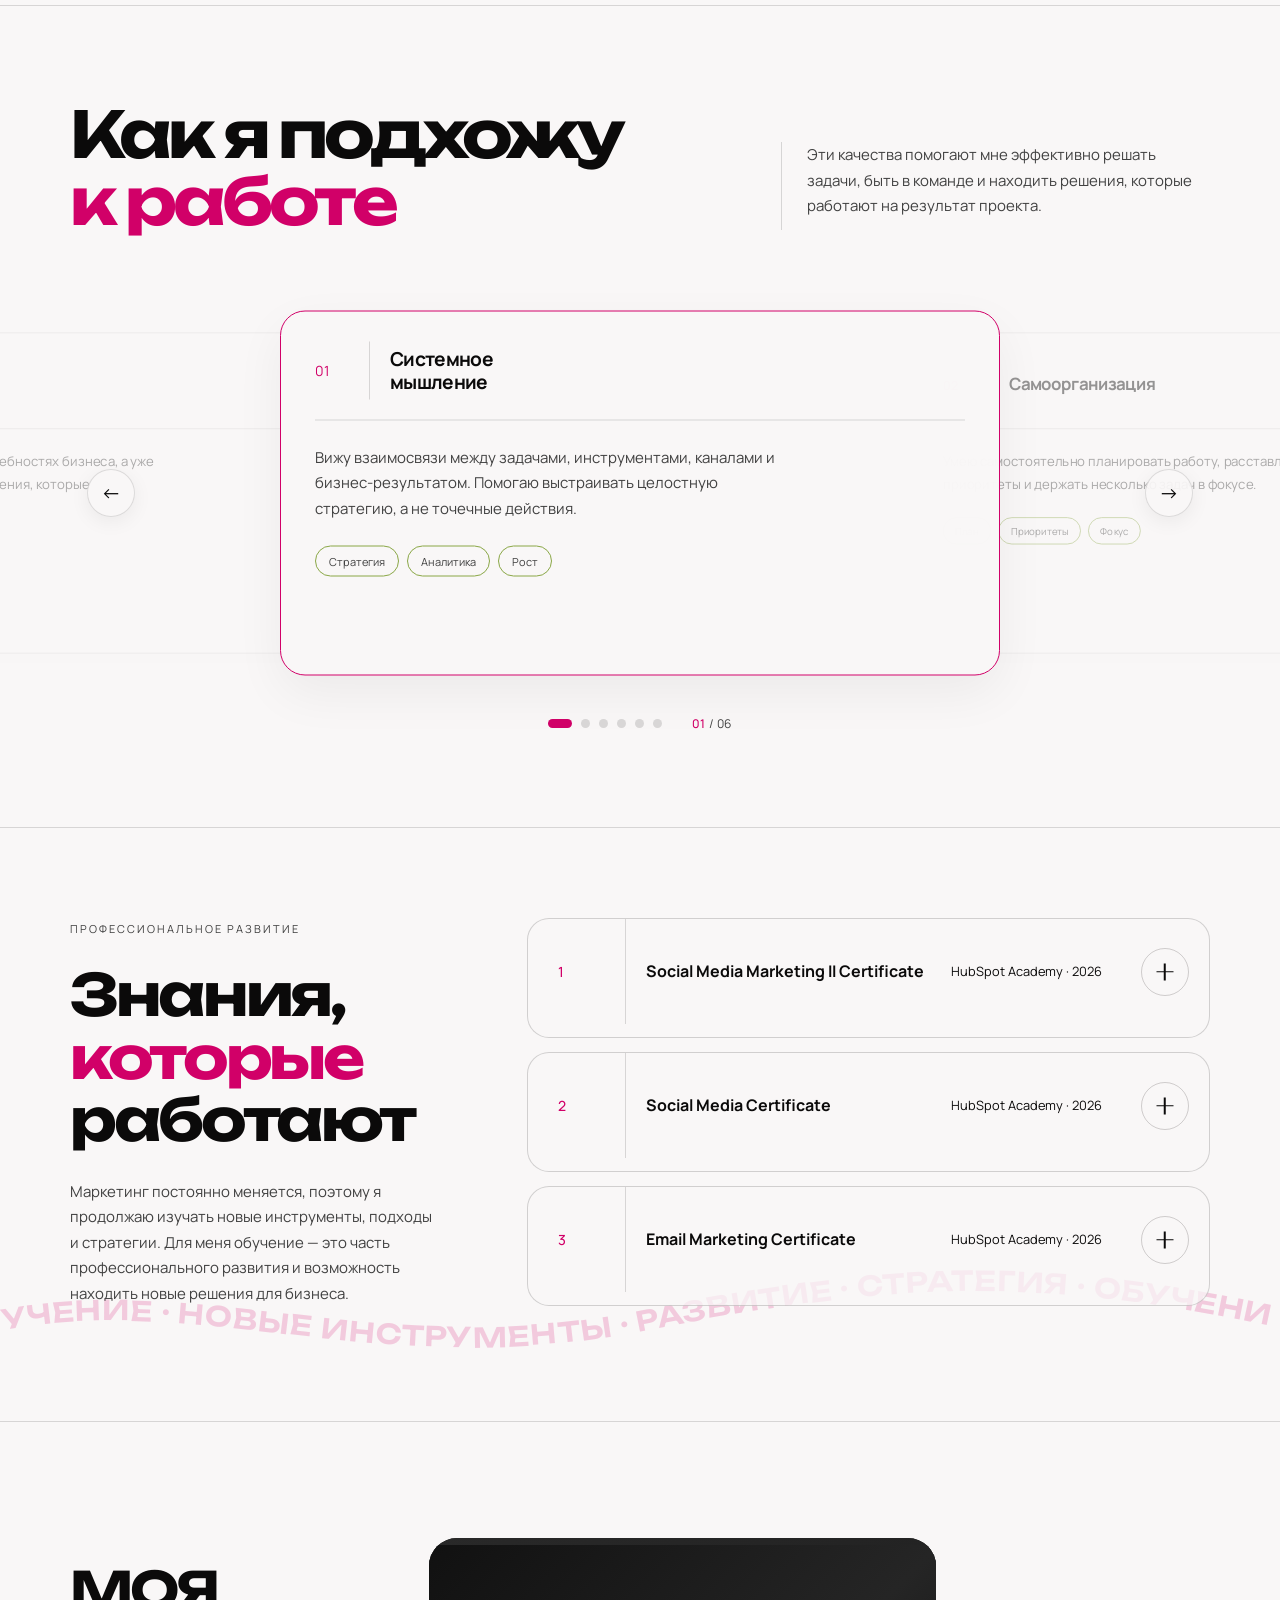
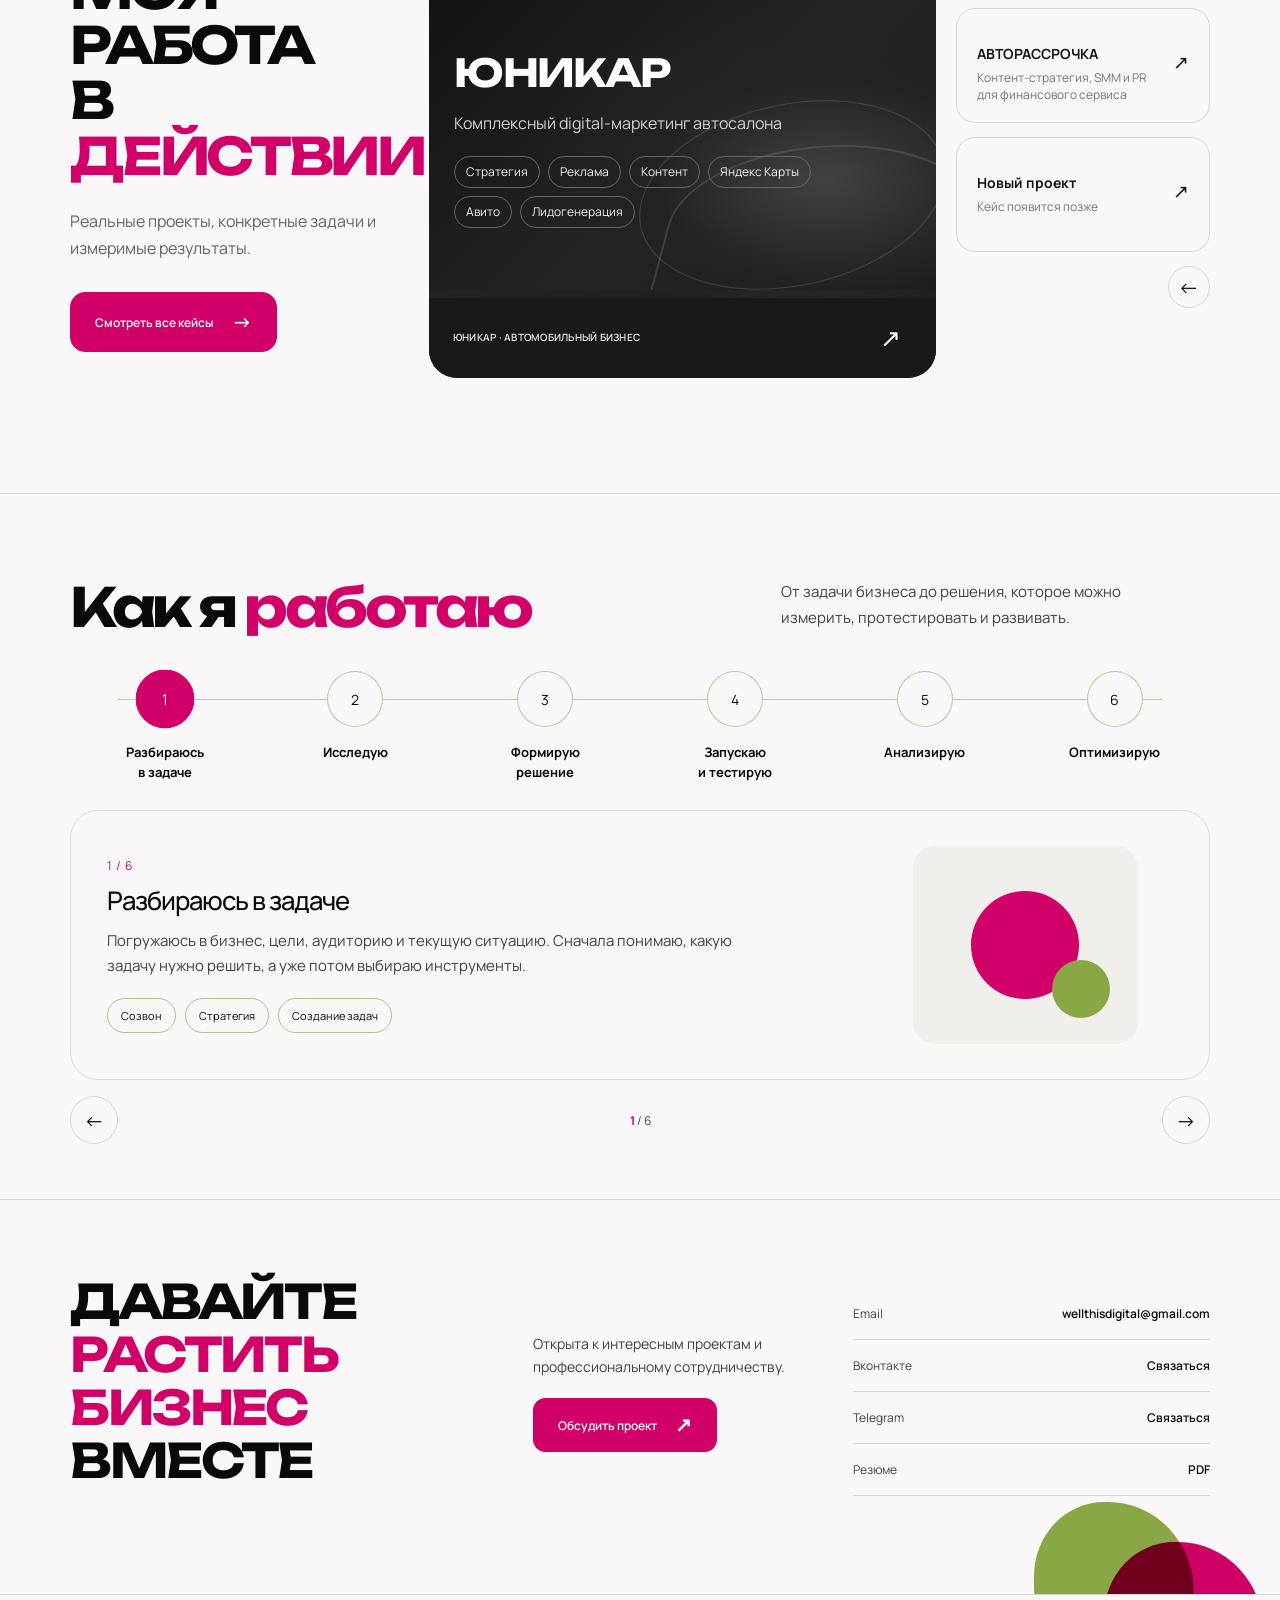
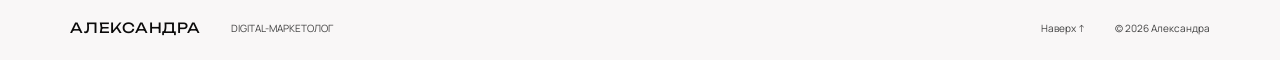
==== commit 04783f04: "Add files via upload" ====
--- a/index.html
+++ b/index.html
@@ -8,7 +8,9 @@
   <meta property="og:title" content="Александра — Digital-маркетолог">
   <meta property="og:description" content="Маркетинг, который растит бизнес">
   <meta property="og:type" content="website">
-  <title>Александра — Digital-маркетолог | Маркетинг, который растит бизнес</title>
+  <title>Маркетинг, который растит бизнес</title>
+  <link rel="icon" type="image/png" href="assets/image/favicon.png">
+  <link rel="apple-touch-icon" href="assets/image/favicon.png">
   <link rel="preconnect" href="https://fonts.googleapis.com">
   <link rel="preconnect" href="https://fonts.gstatic.com" crossorigin>
   <link href="https://fonts.googleapis.com/css2?family=Manrope:wght@400;500;600;700&family=Unbounded:wght@400;500;600;700&display=swap" rel="stylesheet">
@@ -25,8 +27,6 @@
       <a href="#about">Обо мне</a>
       <a href="#approach">Обучение</a>
       <a href="#cases">Кейсы</a>
-      <a href="#skills">Компетенции</a>
-      <a href="blog.html">БЛОГ</a>
       <a href="#contacts">Контакты</a>
     </nav>
   </header>
@@ -574,13 +574,12 @@
         <p class="section-index">ПРОФЕССИОНАЛЬНОЕ РАЗВИТИЕ</p>
         <h2 id="learning-title">Знания,<br><span>которые</span><br>работают</h2>
         <p class="learning-description">Маркетинг постоянно меняется, поэтому я продолжаю изучать новые инструменты, подходы и стратегии. Для меня обучение — это часть профессионального развития и возможность находить новые решения для бизнеса.</p>
-        <div class="learning-blob" aria-hidden="true"></div>
       </div>
 
       <div class="learning-certificates" aria-label="Сертификаты HubSpot Academy">
-        <details class="certificate-card" open>
+        <details class="certificate-card">
           <summary class="certificate-summary">
-            <span class="certificate-number">01</span>
+            <span class="certificate-number">1</span>
             <span class="certificate-name">Social Media Marketing II Certificate</span>
             <span class="certificate-meta">HubSpot Academy · 2026</span>
             <span class="certificate-toggle" aria-hidden="true"></span>
@@ -603,7 +602,7 @@
 
         <details class="certificate-card">
           <summary class="certificate-summary">
-            <span class="certificate-number">02</span>
+            <span class="certificate-number">2</span>
             <span class="certificate-name">Social Media Certificate</span>
             <span class="certificate-meta">HubSpot Academy · 2026</span>
             <span class="certificate-toggle" aria-hidden="true"></span>
@@ -623,6 +622,29 @@
             </div>
           </div>
         </details>
+
+        <details class="certificate-card">
+          <summary class="certificate-summary">
+            <span class="certificate-number">3</span>
+            <span class="certificate-name">Email Marketing Certificate</span>
+            <span class="certificate-meta">HubSpot Academy · 2026</span>
+            <span class="certificate-toggle" aria-hidden="true"></span>
+          </summary>
+          <div class="certificate-content">
+            <a class="certificate-preview" href="assets/certificates/Email-marketing.png" target="_blank" rel="noopener" aria-label="Открыть сертификат Email Marketing Certificate в полном размере">
+              <img src="assets/certificates/Email-marketing.png" alt="Сертификат Email Marketing Certificate от HubSpot Academy" loading="lazy">
+              <span class="certificate-zoom" aria-hidden="true">↗</span>
+            </a>
+            <div class="certificate-details">
+              <h3>Сертификат по email-маркетингу</h3>
+              <p>Изучение и практическое применение инструментов email-маркетинга: создание и настройка email-кампаний, сегментация контактов, автоматизация рассылок, анализ эффективности и оптимизация коммуникации с аудиторией.</p>
+              <div class="certificate-tags" aria-label="Темы курса">
+                <span>Email-marketing</span><span>A/B-тестирование</span><span>Рассылки</span><span>Пуш-уведомления</span><span>Аналитика рассылок</span><span>Сегментация</span>
+              </div>
+              <a class="button button-primary certificate-button" href="assets/certificates/certificate-social-media.png" target="_blank" rel="noopener">Посмотреть сертификат <span aria-hidden="true">↗</span></a>
+            </div>
+          </div>
+        </details>
       </div>
 
       <div class="learning-marquee" aria-hidden="true">
@@ -657,7 +679,7 @@
 
         <div class="case-visual">
           <div class="case-placeholder">
-            <span class="case-number">01 / ПРОЕКТ</span>
+            <span class="case-number"></span>
             <div class="case-brand">ЮНИКАР</div>
             <p>Комплексный digital-маркетинг автосалона</p>
 
@@ -689,7 +711,7 @@
     <div class="case-teasers">
 
       <article class="teaser-card" data-case-id="project-02">
-        <span class="teaser-number">02 /</span>
+        <span class="teaser-number"></span>
         <button class="teaser-open" type="button"
                 data-open-case="project-02">
           <span class="teaser-title">Новый проект</span>
@@ -699,7 +721,7 @@
       </article>
 
       <article class="teaser-card" data-case-id="project-03">
-        <span class="teaser-number">03 /</span>
+        <span class="teaser-number"></span>
         <button class="teaser-open" type="button"
                 data-open-case="project-03">
           <span class="teaser-title">Новый проект</span>
@@ -733,7 +755,7 @@
         ×
       </button>
 
-      <span class="case-modal-number">01 / ПРОЕКТ</span>
+      <span class="case-modal-number"></span>
       <h3 id="case-modal-title">ЮНИКАР</h3>
 
       <p class="case-modal-description">
@@ -800,7 +822,7 @@
             type="button"
             data-process-step="0">
 
-      <span class="work-process-number">01</span>
+      <span class="work-process-number">1</span>
 
       <span class="work-process-step-title">
         Разбираюсь<br>
@@ -816,7 +838,7 @@
             type="button"
             data-process-step="1">
 
-      <span class="work-process-number">02</span>
+      <span class="work-process-number">2</span>
 
       <span class="work-process-step-title">
         Исследую
@@ -831,7 +853,7 @@
             type="button"
             data-process-step="2">
 
-      <span class="work-process-number">03</span>
+      <span class="work-process-number">3</span>
 
       <span class="work-process-step-title">
         Формирую<br>
@@ -847,7 +869,7 @@
             type="button"
             data-process-step="3">
 
-      <span class="work-process-number">04</span>
+      <span class="work-process-number">4</span>
 
       <span class="work-process-step-title">
         Запускаю<br>
@@ -863,7 +885,7 @@
             type="button"
             data-process-step="4">
 
-      <span class="work-process-number">05</span>
+      <span class="work-process-number">5</span>
 
       <span class="work-process-step-title">
         Анализирую
@@ -878,7 +900,7 @@
             type="button"
             data-process-step="5">
 
-      <span class="work-process-number">06</span>
+      <span class="work-process-number">6</span>
 
       <span class="work-process-step-title">
         Оптимизирую
@@ -903,7 +925,7 @@
       <div class="work-process-panel-text">
 
         <span class="work-process-counter">
-          01 / 06
+          1 / 6
         </span>
 
         <h3>
@@ -941,7 +963,7 @@
       <div class="work-process-panel-text">
 
         <span class="work-process-counter">
-          02 / 06
+          2 / 6
         </span>
 
         <h3>
@@ -979,7 +1001,7 @@
       <div class="work-process-panel-text">
 
         <span class="work-process-counter">
-          03 / 06
+          3 / 6
         </span>
 
         <h3>
@@ -1017,7 +1039,7 @@
       <div class="work-process-panel-text">
 
         <span class="work-process-counter">
-          04 / 06
+          4 / 6
         </span>
 
         <h3>
@@ -1055,7 +1077,7 @@
       <div class="work-process-panel-text">
 
         <span class="work-process-counter">
-          05 / 06
+          5 / 6
         </span>
 
         <h3>
@@ -1093,7 +1115,7 @@
       <div class="work-process-panel-text">
 
         <span class="work-process-counter">
-          06 / 06
+          6 / 6
         </span>
 
         <h3>
@@ -1137,7 +1159,7 @@
     </button>
 
     <span class="work-process-current">
-      <b>01</b> / 06
+      <b>1</b> / 6
     </span>
 
     <button class="work-process-arrow work-process-arrow-next"
@@ -1151,17 +1173,17 @@
 </section>
     <section class="section-wrap contacts-section" id="contacts" aria-labelledby="contacts-title">
       <div class="contacts-heading">
-        <p class="section-index">06 / НА СВЯЗИ</p>
-        <h2 id="contacts-title">ДАВАЙТЕ<br><span>РАСТИТЬ БИЗНЕС</span><br>ВМЕСТЕ</h2>
+        <h2 id="contacts-title">ДАВАЙТЕ<br><span>РАСТИТЬ <br>БИЗНЕС</span><br>ВМЕСТЕ</h2>
       </div>
       <div class="contacts-copy">
         <p>Открыта к интересным проектам и профессиональному сотрудничеству.</p>
-        <a class="button button-primary" href="mailto:hello@example.com">Обсудить проект <span aria-hidden="true">↗</span></a>
+        <a class="button button-primary" href="https://t.me/goldretriver">Обсудить проект <span aria-hidden="true">↗</span></a>
       </div>
       <div class="contact-links">
         <a href="mailto:wellthisdigital@gmail.com"><span>Email</span><b>wellthisdigital@gmail.com</b></a>
+        <a href="https://t.me/goldretriver" target="_blank" rel="noreferrer"><span>Вконтакте</span><b>Связаться</b></a>
         <a href="https://t.me/goldretriver" target="_blank" rel="noreferrer"><span>Telegram</span><b>Связаться</b></a>
-        <a href="#" aria-label="Добавить ссылку на резюме"><span>Резюме</span><b>PDF</b></a>
+        <a href="assets/certificates/Res_I.pdf" aria-label="Добавить ссылку на резюме"><span>Резюме</span><b>PDF</b></a>
       </div>
       <div class="contact-decoration" aria-hidden="true"><span></span><i></i></div>
     </section>
--- a/styles.css
+++ b/styles.css
@@ -3195,8 +3195,9 @@
   .work-process-steps {
     grid-template-columns: repeat(6, minmax(70px, 1fr));
 
-    width: max-content;
-    min-width: 100%;
+    /* Контейнер остаётся в пределах экрана, прокручивается только его содержимое */
+    width: 100%;
+    min-width: 0;
 
     overflow-x: auto;
 
@@ -4928,3 +4929,893 @@
     left: 15px;
   }
 }
+
+/* ========================================
+   CASES — интерактивная карусель проектов
+   ======================================== */
+
+.cases-section {
+  display: grid;
+  grid-template-columns: minmax(260px, 0.82fr) minmax(0, 2fr);
+  align-items: center;
+  gap: clamp(24px, 3vw, 48px);
+  padding-top: clamp(70px, 9vw, 120px);
+  padding-bottom: clamp(70px, 9vw, 120px);
+}
+
+/* Заголовок слева */
+
+.cases-section .cases-intro {
+  min-width: 0;
+  align-self: center;
+}
+
+.cases-section .cases-intro h2 {
+  margin: 0 0 24px;
+  font-family: "Unbounded", sans-serif;
+  font-size: clamp(32px, 4.2vw, 76px);
+  font-weight: 700;
+  line-height: 1.08;
+  letter-spacing: -0.065em;
+  overflow-wrap: anywhere;
+}
+
+.cases-section .cases-intro h2 span {
+  color: #D10068;
+}
+
+.cases-section .cases-intro p {
+  max-width: 360px;
+  margin: 0 0 30px;
+  color: #666166;
+  font-size: 16px;
+  line-height: 1.7;
+}
+
+.cases-section .cases-intro .button {
+  display: inline-flex;
+  align-items: center;
+  justify-content: center;
+  gap: 18px;
+  min-height: 60px;
+  padding: 0 24px;
+  border-radius: 15px;
+  background: #D10068;
+  color: #fff;
+  text-decoration: none;
+  transition:
+    background 0.25s ease,
+    transform 0.25s ease;
+}
+
+.cases-section .cases-intro .button:hover {
+  background: #AD0057;
+  transform: translateY(-2px);
+}
+
+/* Расположение большой и маленьких карточек */
+
+.cases-section .cases-carousel {
+  display: grid;
+  grid-template-columns: minmax(0, 1.9fr) minmax(170px, 0.95fr);
+  align-items: center;
+  gap: clamp(16px, 1.6vw, 30px);
+  min-width: 0;
+}
+
+/* Большая карточка */
+
+.cases-section .featured-case {
+  display: flex;
+  flex-direction: column;
+  min-width: 0;
+  min-height: 440px;
+  overflow: hidden;
+  border-radius: 28px;
+  background: #191919;
+  color: #fff;
+  transition: opacity 0.2s ease;
+}
+
+.cases-section .case-open-area {
+  display: block;
+  flex: 1;
+  width: 100%;
+  min-width: 0;
+  padding: 0;
+  border: 0;
+  background:
+    radial-gradient(
+      ellipse at 78% 68%,
+      rgba(255, 255, 255, 0.12),
+      transparent 43%
+    ),
+    linear-gradient(145deg, #292929, #1D1D1D);
+  color: inherit;
+  text-align: left;
+  cursor: pointer;
+}
+
+.cases-section .case-visual {
+  display: flex;
+  min-height: 345px;
+  height: 100%;
+  padding: clamp(24px, 2vw, 38px);
+  align-items: center;
+}
+
+.cases-section .case-placeholder {
+  position: relative;
+  width: 100%;
+  min-width: 0;
+}
+
+.cases-section .case-placeholder::after {
+  position: absolute;
+  z-index: 0;
+  top: 44%;
+  right: -20%;
+  width: 75%;
+  height: 180px;
+  border: 1px solid rgba(255, 255, 255, 0.14);
+  border-radius: 50%;
+  content: "";
+  transform: rotate(-12deg);
+  pointer-events: none;
+}
+
+.cases-section .case-number {
+  display: block;
+  margin-bottom: 44px;
+  color: #C6C6C6;
+  font-size: 12px;
+  letter-spacing: 0.08em;
+}
+
+.cases-section .case-brand {
+  position: relative;
+  z-index: 1;
+  margin-bottom: 16px;
+  font-family: "Unbounded", sans-serif;
+  font-size: clamp(26px, 3vw, 52px);
+  font-weight: 700;
+  line-height: 1.15;
+  letter-spacing: -0.045em;
+  overflow-wrap: anywhere;
+}
+
+.cases-section .case-placeholder > p {
+  position: relative;
+  z-index: 1;
+  max-width: 360px;
+  margin: 0 0 20px;
+  color: #D2D2D2;
+  font-size: 16px;
+  line-height: 1.55;
+}
+
+.cases-section .case-tags {
+  position: relative;
+  z-index: 1;
+  display: flex;
+  flex-wrap: wrap;
+  gap: 8px;
+}
+
+.cases-section .case-tags span {
+  display: inline-flex;
+  align-items: center;
+  min-height: 32px;
+  padding: 5px 11px;
+  border: 1px solid #666;
+  border-radius: 30px;
+  color: #F3F3F3;
+  font-size: 12px;
+  line-height: 1.3;
+}
+
+/* Нижняя полоса и стрелка переключения */
+
+.cases-section .case-footer {
+  display: flex;
+  align-items: center;
+  justify-content: space-between;
+  gap: 16px;
+  min-height: 80px;
+  padding: 16px 24px;
+  background: #191919;
+}
+
+.cases-section .case-footer > span {
+  color: #E6E6E6;
+  font-size: 10px;
+  font-weight: 600;
+  line-height: 1.5;
+  letter-spacing: 0.025em;
+}
+
+.cases-section .case-next,
+.cases-section .cases-prev {
+  display: inline-flex;
+  flex: 0 0 auto;
+  align-items: center;
+  justify-content: center;
+  width: 42px;
+  height: 42px;
+  padding: 0;
+  border: 1px solid transparent;
+  border-radius: 50%;
+  background: transparent;
+  color: inherit;
+  font-size: 25px;
+  cursor: pointer;
+  transition:
+    background 0.2s ease,
+    color 0.2s ease,
+    border-color 0.2s ease,
+    transform 0.2s ease;
+}
+
+.cases-section .case-next:hover {
+  border-color: #D10068;
+  background: #D10068;
+  transform: rotate(45deg);
+}
+
+/* Две карточки справа */
+
+.cases-section .case-teasers {
+  display: flex;
+  flex-direction: column;
+  gap: 14px;
+  min-width: 0;
+}
+
+.cases-section .teaser-card {
+  position: relative;
+  display: flex;
+  flex-direction: column;
+  align-items: flex-start;
+  min-width: 0;
+  min-height: 115px;
+  padding: 20px 42px 18px 20px;
+  border: 1px solid #D9D4D7;
+  border-radius: 19px;
+  background: transparent;
+  color: #171517;
+  transition:
+    border-color 0.25s ease,
+    background 0.25s ease,
+    transform 0.25s ease;
+}
+
+.cases-section .teaser-card:hover {
+  border-color: #D10068;
+  background: #FFFDFE;
+  transform: translateX(3px);
+}
+
+.cases-section .teaser-number {
+  margin-bottom: 10px;
+  color: #777177;
+  font-size: 11px;
+}
+
+.cases-section .teaser-open {
+  display: flex;
+  flex-direction: column;
+  align-items: flex-start;
+  gap: 7px;
+  width: 100%;
+  padding: 0;
+  border: 0;
+  background: transparent;
+  color: inherit;
+  text-align: left;
+  cursor: pointer;
+}
+
+.cases-section .teaser-title {
+  font-size: 14px;
+  font-weight: 700;
+  line-height: 1.4;
+}
+
+.cases-section .teaser-caption {
+  color: #777177;
+  font-size: 12px;
+  line-height: 1.4;
+}
+
+.cases-section .teaser-arrow {
+  position: absolute;
+  top: 40px;
+  right: 20px;
+  font-size: 19px;
+  transition:
+    color 0.2s ease,
+    transform 0.2s ease;
+}
+
+.cases-section .teaser-card:hover .teaser-arrow {
+  color: #D10068;
+  transform: translate(2px, -2px);
+}
+
+/* Стрелка возврата */
+
+.cases-section .cases-prev {
+  align-self: flex-end;
+  border-color: #D9D4D7;
+  color: #171517;
+  font-size: 21px;
+}
+
+.cases-section .cases-prev:hover {
+  border-color: #D10068;
+  background: #D10068;
+  color: #fff;
+}
+
+/* Фокус клавиатуры */
+
+.cases-section button:focus-visible,
+.cases-section a:focus-visible {
+  outline: 2px solid #D10068;
+  outline-offset: 4px;
+}
+
+/* ========================================
+   Модальное окно кейса
+   ======================================== */
+
+.case-modal[hidden] {
+  display: none !important;
+}
+
+.case-modal:not([hidden]) {
+  position: fixed;
+  z-index: 1000;
+  inset: 0;
+  display: flex;
+  align-items: center;
+  justify-content: center;
+  padding: 24px;
+  overflow-y: auto;
+}
+
+.case-modal .case-modal-backdrop {
+  position: fixed;
+  inset: 0;
+  background: rgba(15, 13, 14, 0.76);
+  backdrop-filter: blur(7px);
+}
+
+.case-modal .case-modal-content {
+  position: relative;
+  z-index: 1;
+  width: min(100%, 850px);
+  max-height: min(85vh, 900px);
+  padding: clamp(24px, 5vw, 56px);
+  overflow-y: auto;
+  border: 1px solid rgba(0, 0, 0, 0.08);
+  border-radius: 24px;
+  background: #F9F7F7;
+  color: #171517;
+  animation: case-modal-enter 0.25s ease both;
+}
+
+.case-modal .case-modal-close {
+  position: absolute;
+  top: 18px;
+  right: 18px;
+  display: flex;
+  align-items: center;
+  justify-content: center;
+  width: 42px;
+  height: 42px;
+  border: 1px solid #D9D4D7;
+  border-radius: 50%;
+  background: transparent;
+  color: #171517;
+  font-size: 28px;
+  cursor: pointer;
+  transition:
+    background 0.2s ease,
+    color 0.2s ease;
+}
+
+.case-modal .case-modal-close:hover {
+  border-color: #D10068;
+  background: #D10068;
+  color: #fff;
+}
+
+.case-modal .case-modal-number {
+  display: block;
+  margin-bottom: 28px;
+  color: #777177;
+  font-size: 12px;
+  letter-spacing: 0.08em;
+}
+
+.case-modal #case-modal-title {
+  margin: 0 50px 18px 0;
+  font-family: "Unbounded", sans-serif;
+  font-size: clamp(28px, 5vw, 54px);
+  line-height: 1.15;
+  letter-spacing: -0.05em;
+}
+
+.case-modal .case-modal-description {
+  max-width: 650px;
+  margin: 0 0 28px;
+  color: #666166;
+  font-size: 17px;
+  line-height: 1.65;
+}
+
+.case-modal .case-modal-body {
+  font-size: 15px;
+  line-height: 1.8;
+}
+
+.case-modal .case-modal-navigation {
+  display: flex;
+  justify-content: space-between;
+  flex-wrap: wrap;
+  gap: 12px;
+  margin-top: 36px;
+  padding-top: 24px;
+  border-top: 1px solid #DED9DC;
+}
+
+.case-modal .case-modal-navigation button {
+  padding: 12px 16px;
+  border: 1px solid #D9D4D7;
+  border-radius: 12px;
+  background: transparent;
+  color: #171517;
+  font: inherit;
+  cursor: pointer;
+  transition:
+    border-color 0.2s ease,
+    color 0.2s ease;
+}
+
+.case-modal .case-modal-navigation button:hover {
+  border-color: #D10068;
+  color: #D10068;
+}
+
+@keyframes case-modal-enter {
+  from {
+    opacity: 0;
+    transform: translateY(12px) scale(0.99);
+  }
+
+  to {
+    opacity: 1;
+    transform: translateY(0) scale(1);
+  }
+}
+
+/* ========================================
+   ДЕТАЛИ КЕЙСА — АККОРДЕОН И ВИДЕО
+   ======================================== */
+
+/* Вводная информация */
+.case-modal .case-modal-intro {
+  margin: 0 0 28px;
+  padding: 20px 24px;
+  border-left: 3px solid #D10068;
+  border-radius: 0 14px 14px 0;
+  background: #F0ECEE;
+}
+
+.case-modal .case-modal-period {
+  margin: 0 0 8px;
+  color: #D10068;
+  font-size: 13px;
+  font-weight: 700;
+}
+
+.case-modal .case-modal-intro p:last-child {
+  margin-bottom: 0;
+}
+
+/* Основные смысловые блоки */
+.case-modal .case-modal-section {
+  margin: 0 0 26px;
+}
+
+.case-modal .case-modal-body h4 {
+  margin: 0 0 12px;
+  font-family: "Manrope", sans-serif;
+  font-size: 17px;
+  font-weight: 800;
+  line-height: 1.4;
+}
+
+.case-modal .case-modal-section p,
+.case-modal .case-detail p {
+  margin: 0;
+}
+
+/* Заголовок этапов */
+.case-modal .case-modal-details,
+.case-modal .case-modal-videos {
+  margin-top: 36px;
+}
+
+.case-modal .case-modal-details > h4,
+.case-modal .case-modal-videos > h4 {
+  margin-bottom: 16px;
+  font-family: "Unbounded", sans-serif;
+  font-size: 17px;
+  line-height: 1.5;
+  letter-spacing: -0.03em;
+}
+
+/* Раскрывающиеся этапы */
+.case-modal .case-detail {
+  border-top: 1px solid #DED9DC;
+}
+
+.case-modal .case-detail:last-child {
+  border-bottom: 1px solid #DED9DC;
+}
+
+.case-modal .case-detail summary {
+  position: relative;
+  padding: 18px 36px 18px 0;
+  color: #171517;
+  font-weight: 700;
+  cursor: pointer;
+  list-style: none;
+  transition: color 0.2s ease;
+}
+
+.case-modal .case-detail summary::-webkit-details-marker {
+  display: none;
+}
+
+.case-modal .case-detail summary::after {
+  content: "+";
+  position: absolute;
+  top: 50%;
+  right: 4px;
+  color: #D10068;
+  font-size: 24px;
+  font-weight: 400;
+  transform: translateY(-50%);
+  transition: transform 0.2s ease;
+}
+
+.case-modal .case-detail[open] summary {
+  color: #D10068;
+}
+
+.case-modal .case-detail[open] summary::after {
+  content: "−";
+}
+
+.case-modal .case-detail p {
+  padding: 0 24px 20px 0;
+  color: #555055;
+}
+
+/* Ссылки на видео */
+.case-modal .case-video-links {
+  display: grid;
+  grid-template-columns: repeat(2, minmax(0, 1fr));
+  gap: 12px;
+}
+
+.case-modal .case-video-link {
+  display: flex;
+  align-items: center;
+  justify-content: space-between;
+  gap: 12px;
+  min-height: 64px;
+  padding: 18px 20px;
+  border: 1px solid #D9D4D7;
+  border-radius: 14px;
+  color: #171517;
+  text-decoration: none;
+  font-weight: 700;
+  transition:
+    background 0.2s ease,
+    border-color 0.2s ease,
+    color 0.2s ease,
+    transform 0.2s ease;
+}
+
+.case-modal .case-video-link span {
+  color: #D10068;
+  font-size: 20px;
+}
+
+.case-modal .case-video-link:hover {
+  border-color: #D10068;
+  background: #F0ECEE;
+  color: #D10068;
+  transform: translateY(-2px);
+}
+
+.case-modal .case-detail summary:focus-visible,
+.case-modal .case-video-link:focus-visible {
+  outline: 2px solid #D10068;
+  outline-offset: 4px;
+}
+
+/* Более аккуратная полоса прокрутки */
+.case-modal .case-modal-content {
+  scrollbar-width: thin;
+  scrollbar-color: #C7BFC4 transparent;
+}
+
+.case-modal .case-modal-content::-webkit-scrollbar {
+  width: 7px;
+}
+
+.case-modal .case-modal-content::-webkit-scrollbar-track {
+  background: transparent;
+}
+
+.case-modal .case-modal-content::-webkit-scrollbar-thumb {
+  border-radius: 10px;
+  background: #C7BFC4;
+}
+
+.case-modal .case-modal-content::-webkit-scrollbar-thumb:hover {
+  background: #D10068;
+}
+
+/* Мобильная версия */
+@media (max-width: 600px) {
+  .case-modal:not([hidden]) {
+    padding: 10px;
+  }
+
+  .case-modal .case-modal-content {
+    width: 100%;
+    max-height: 92vh;
+    padding: 28px 20px;
+    border-radius: 18px;
+  }
+
+  .case-modal .case-modal-number {
+    margin-bottom: 22px;
+  }
+
+  .case-modal #case-modal-title {
+    margin-right: 30px;
+    font-size: clamp(25px, 8vw, 36px);
+    overflow-wrap: anywhere;
+  }
+
+  .case-modal .case-modal-description {
+    font-size: 15px;
+  }
+
+  .case-modal .case-modal-body {
+    font-size: 14px;
+    line-height: 1.75;
+  }
+
+  .case-modal .case-video-links {
+    grid-template-columns: 1fr;
+  }
+
+  .case-modal .case-modal-navigation {
+    flex-direction: column;
+  }
+
+  .case-modal .case-modal-navigation button {
+    width: 100%;
+  }
+}
+
+/* ========================================
+   Адаптация под планшеты
+   ======================================== */
+
+@media (max-width: 1100px) {
+  .cases-section {
+    grid-template-columns: minmax(220px, 0.7fr) minmax(0, 1.6fr);
+    gap: 24px;
+  }
+
+  .cases-section .cases-carousel {
+    grid-template-columns: minmax(0, 1.5fr) minmax(145px, 0.9fr);
+    gap: 14px;
+  }
+
+  .cases-section .featured-case {
+    min-height: 410px;
+  }
+
+  .cases-section .case-visual {
+    min-height: 320px;
+    padding: 24px;
+  }
+
+  .cases-section .case-number {
+    margin-bottom: 30px;
+  }
+
+  .cases-section .case-tags {
+    gap: 6px;
+  }
+
+  .cases-section .case-tags span {
+    font-size: 11px;
+  }
+
+  .cases-section .teaser-card {
+    padding-left: 15px;
+    padding-right: 34px;
+  }
+
+  .cases-section .teaser-arrow {
+    right: 12px;
+  }
+}
+  .case-results-note {
+    margin-top: 25px;
+    font-weight: 700;
+  }
+
+  #cases-title {
+    font-size: clamp(2rem, 4.5vw, 3.2rem);
+  }
+
+  #cases-title span {
+    font-size: inherit;
+    white-space: nowrap;
+  }
+/* ========================================
+   Адаптация под мобильные устройства
+   ======================================== */
+
+@media (max-width: 760px) {
+  .cases-section {
+    grid-template-columns: minmax(0, 1fr);
+    gap: 32px;
+    padding-top: 64px;
+    padding-bottom: 64px;
+  }
+
+  .cases-section .cases-intro h2 {
+    max-width: 550px;
+    font-size: clamp(34px, 8vw, 58px);
+  }
+
+  .cases-section .cases-intro p {
+    max-width: 420px;
+    font-size: 15px;
+  }
+
+  .cases-section .cases-carousel {
+    grid-template-columns: minmax(0, 1fr);
+    gap: 16px;
+  }
+
+  .cases-section .featured-case {
+    min-height: 0;
+    border-radius: 22px;
+  }
+
+  .cases-section .case-visual {
+    min-height: 310px;
+    padding: 26px;
+  }
+
+  .cases-section .case-number {
+    margin-bottom: 32px;
+  }
+
+  .cases-section .case-brand {
+    font-size: clamp(30px, 7vw, 46px);
+  }
+
+  .cases-section .case-footer {
+    min-height: 68px;
+    padding: 12px 20px;
+  }
+
+  .cases-section .case-teasers {
+    display: grid;
+    grid-template-columns: repeat(2, minmax(0, 1fr));
+    gap: 12px;
+  }
+
+  .cases-section .teaser-card {
+    min-height: 125px;
+    padding: 16px 30px 16px 14px;
+    border-radius: 15px;
+  }
+
+  .cases-section .teaser-number {
+    margin-bottom: 8px;
+  }
+
+  .cases-section .teaser-title {
+    font-size: 13px;
+  }
+
+  .cases-section .teaser-caption {
+    font-size: 11px;
+  }
+
+  .cases-section .teaser-arrow {
+    top: 14px;
+    right: 10px;
+    font-size: 16px;
+  }
+
+  .cases-section .cases-prev {
+    grid-column: 1 / -1;
+    justify-self: end;
+  }
+
+  .case-modal:not([hidden]) {
+    align-items: flex-start;
+    padding: 12px;
+  }
+
+  .case-modal .case-modal-content {
+    max-height: calc(100vh - 24px);
+    padding: 28px 20px;
+    border-radius: 18px;
+  }
+
+  .case-modal .case-modal-number {
+    margin-bottom: 24px;
+  }
+
+  .case-modal .case-modal-description {
+    font-size: 15px;
+  }
+
+  .case-modal .case-modal-navigation {
+    flex-direction: column;
+  }
+
+  .case-modal .case-modal-navigation button {
+    width: 100%;
+  }
+}
+
+@media (prefers-reduced-motion: reduce) {
+  .cases-section *,
+  .case-modal .case-modal-content {
+    animation: none !important;
+    transition: none !important;
+  }
+}
+@media (max-width: 760px) {
+  .work-process-steps {
+    width: 100%;
+    min-width: 0;
+  }
+
+  .work-process-number {
+    width: 50px;
+    height: 50px;
+  }
+
+  .work-process-step-title {
+    max-width: 95px;
+    margin-top: 13px;
+    font-size: 10px;
+    line-height: 1.4;
+  }
+}
+
+@media (max-width: 420px) {
+  .work-process-step-title {
+    font-size: 9px;
+  }
+}
